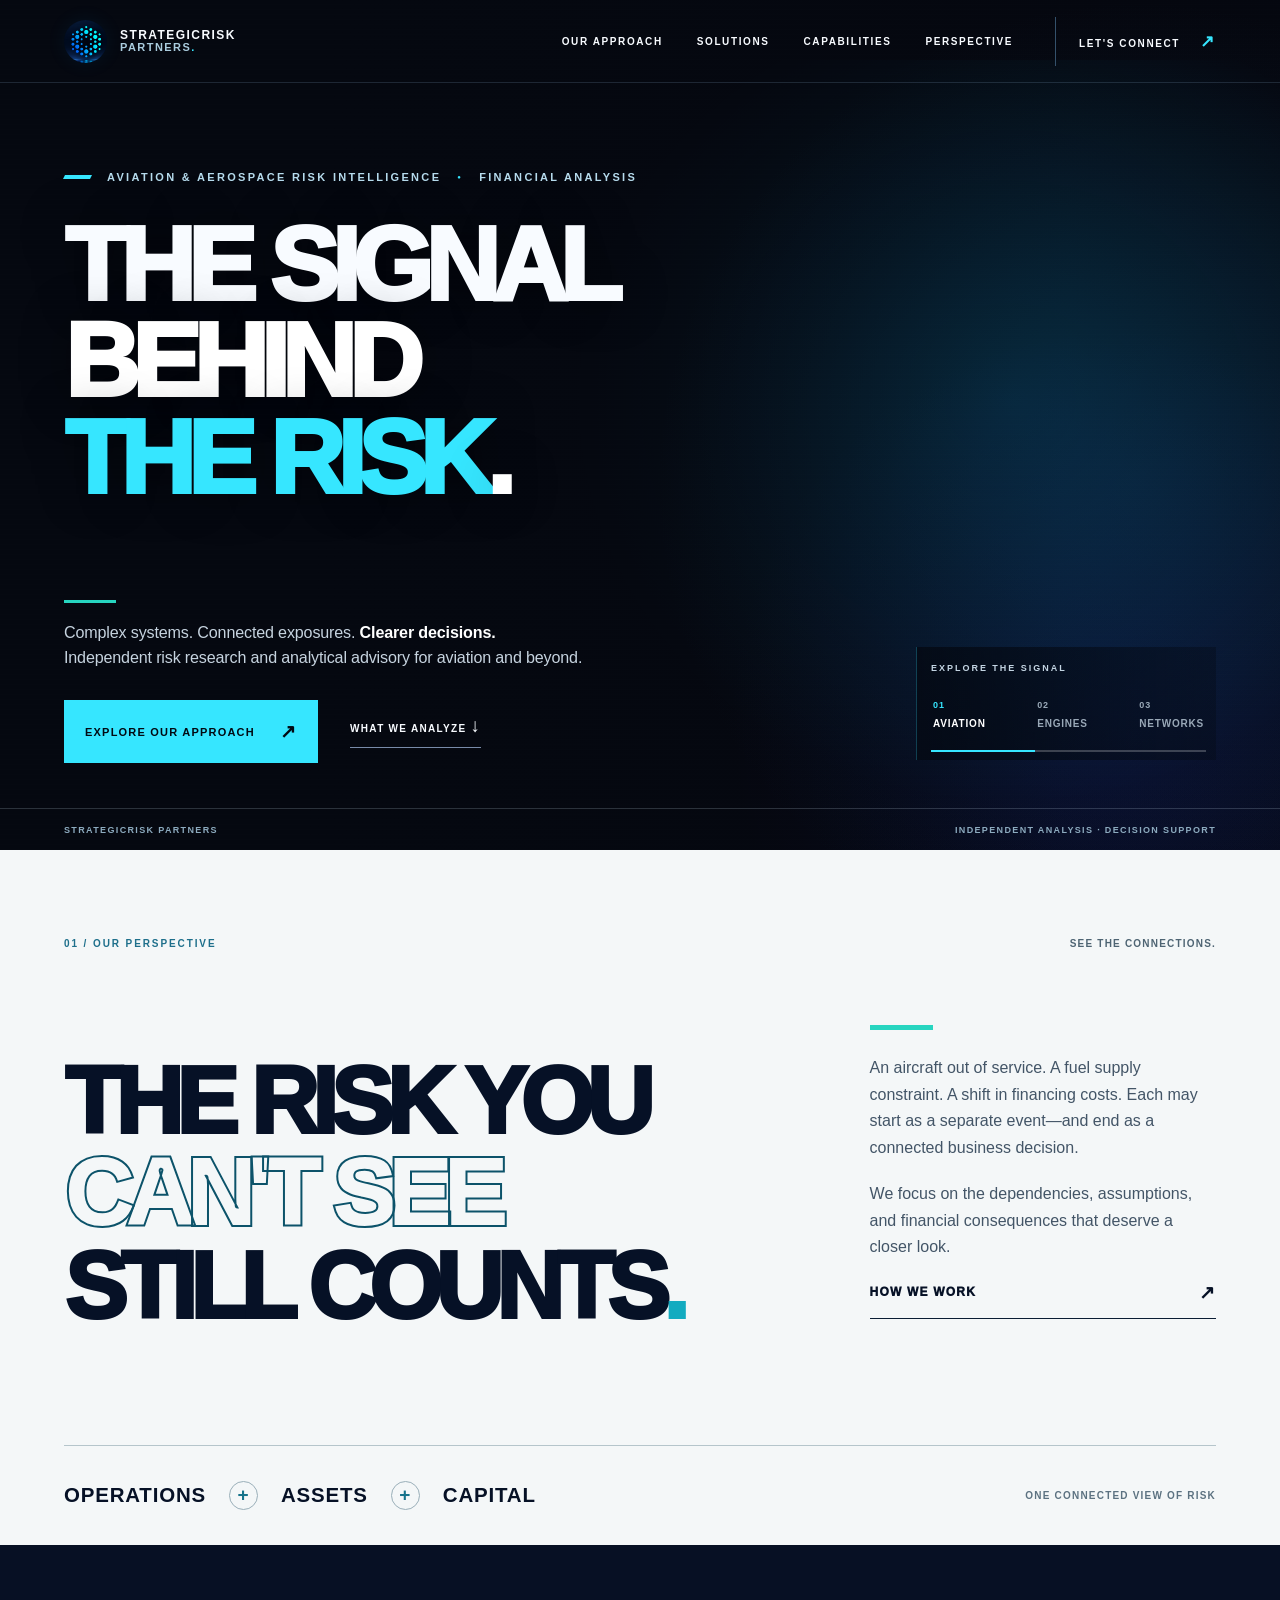
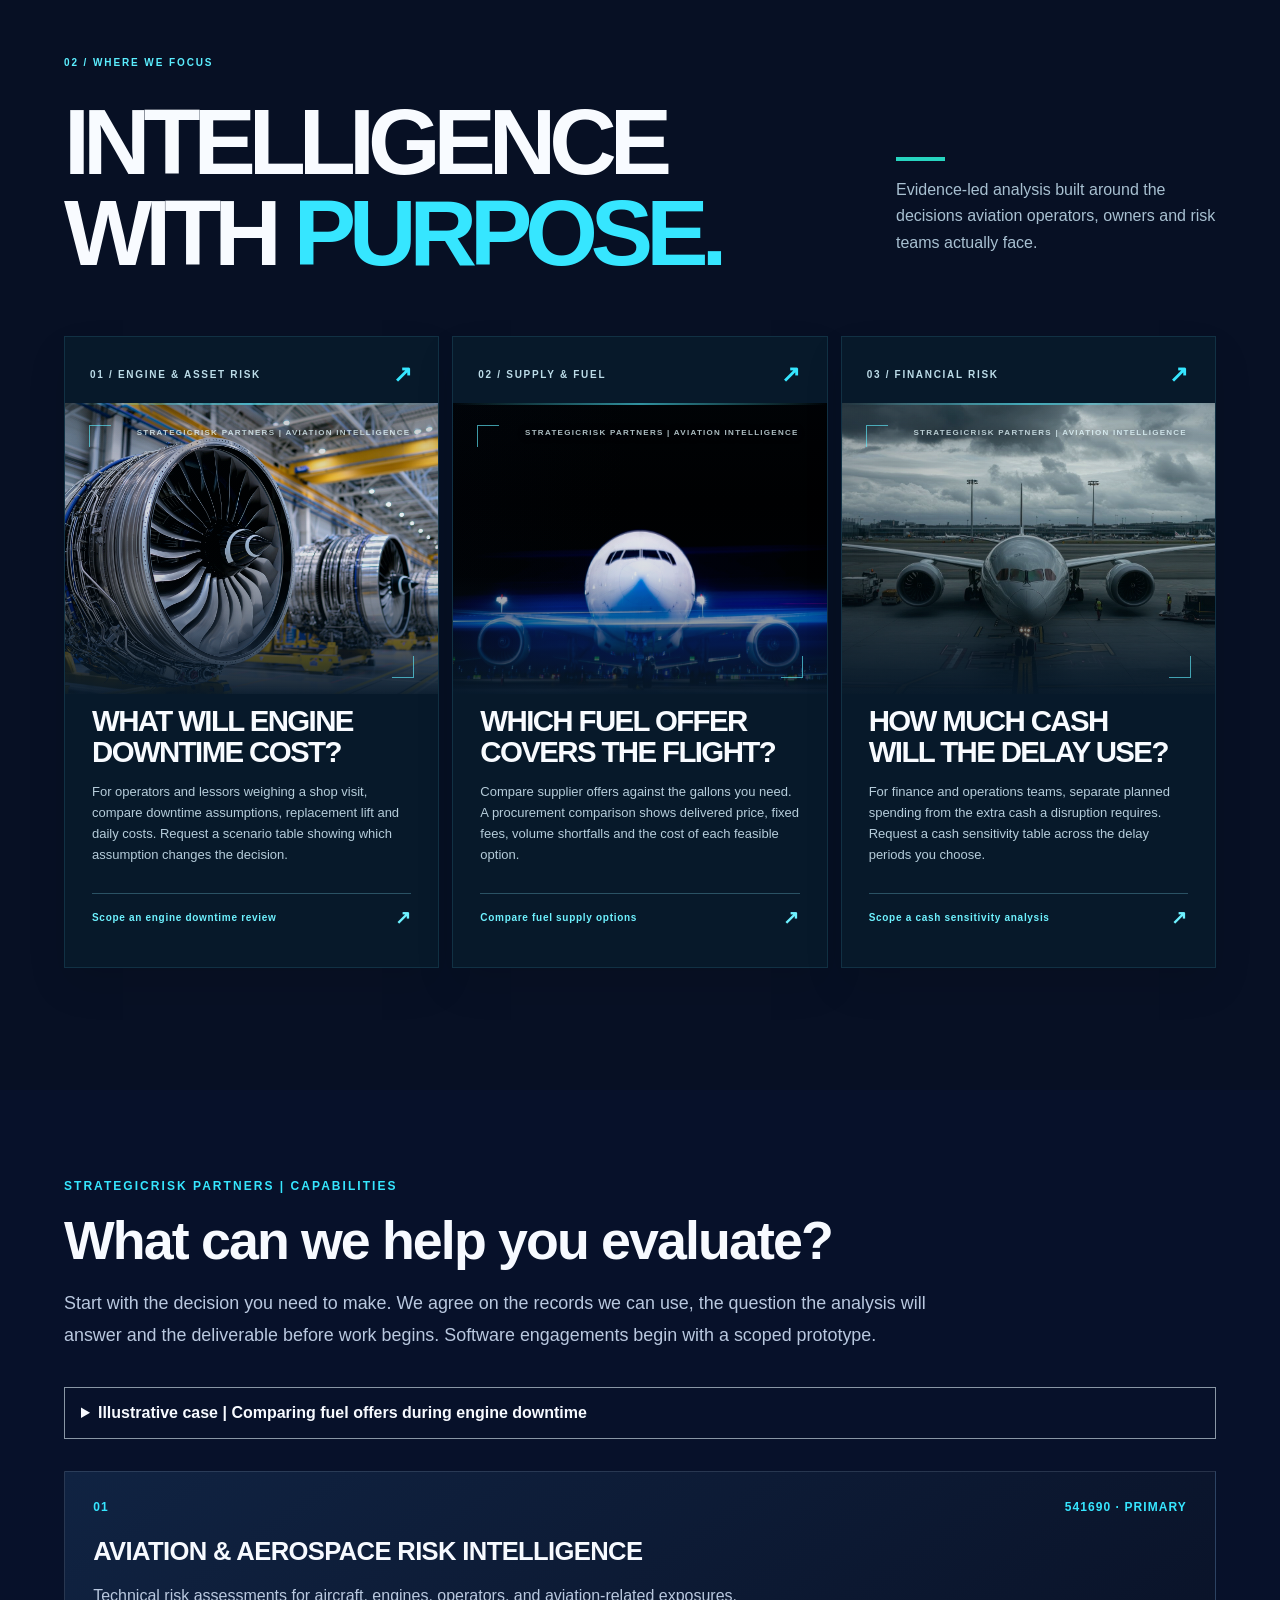
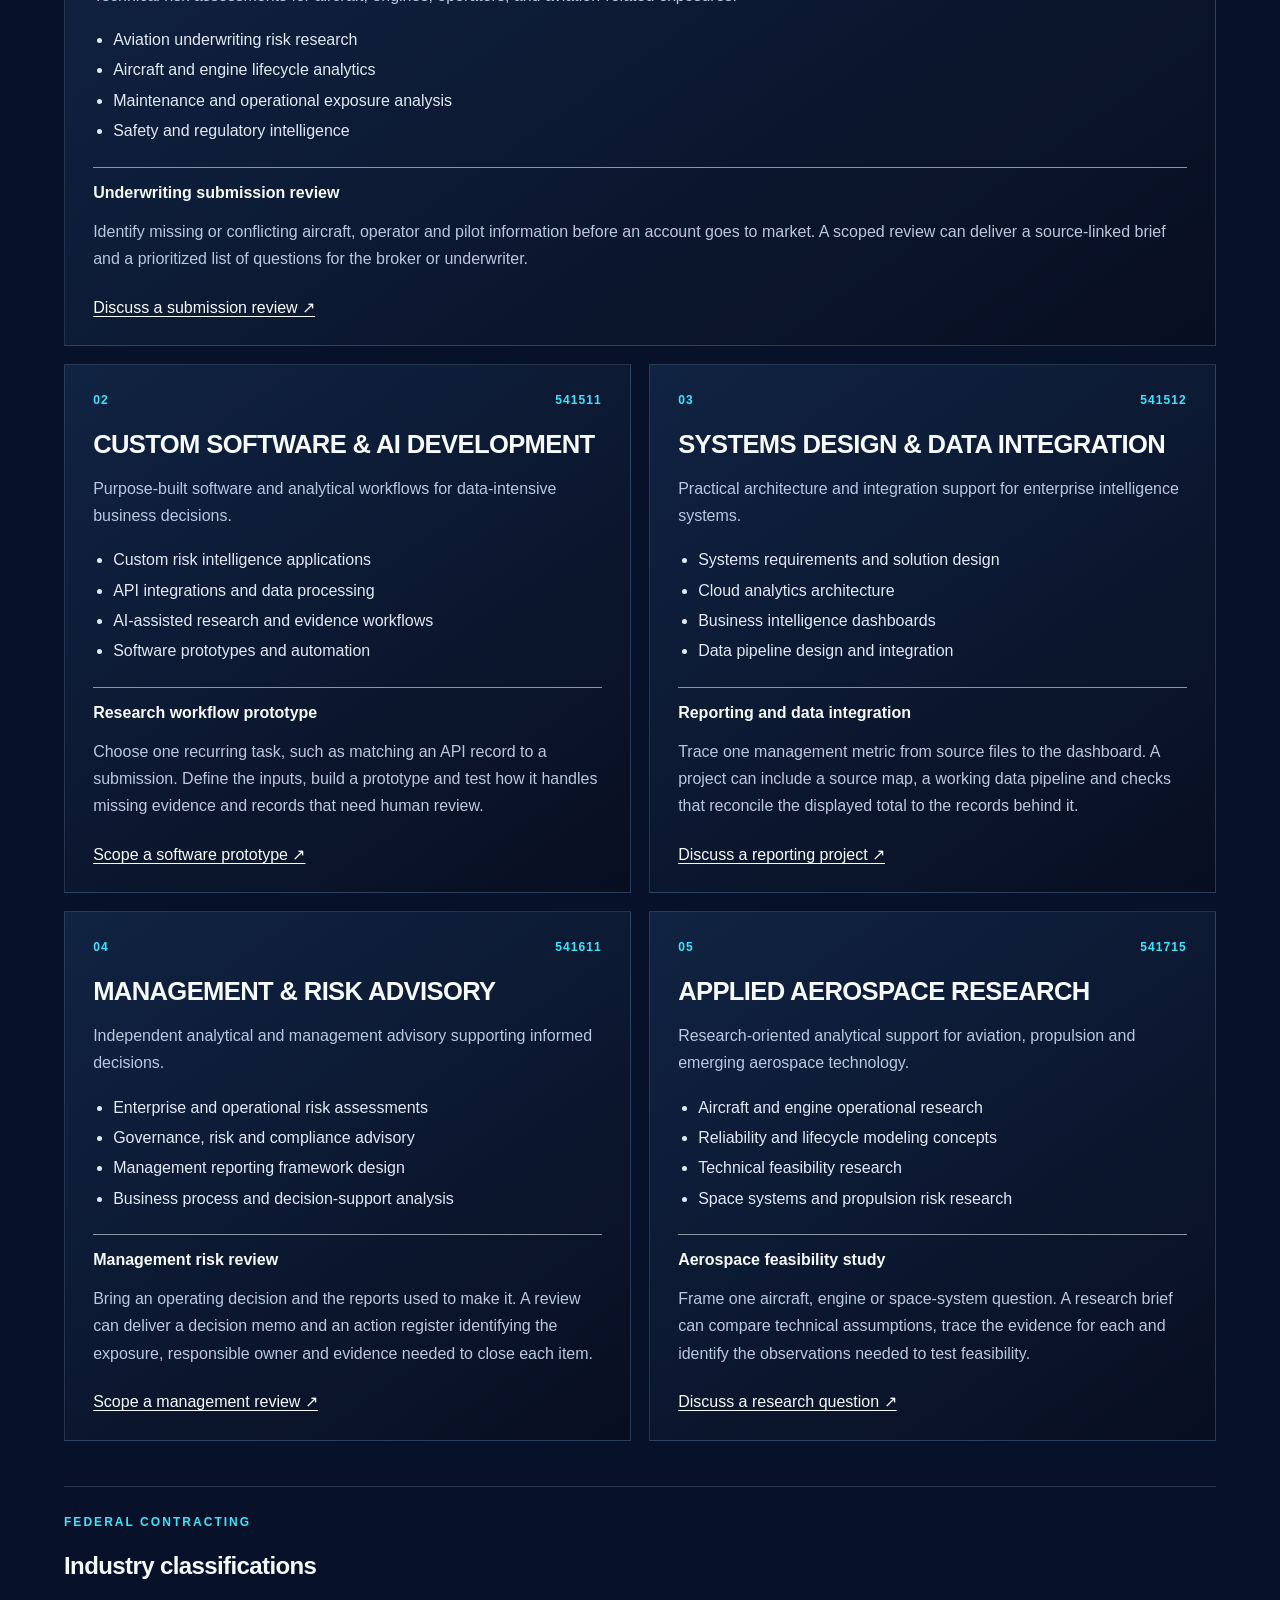
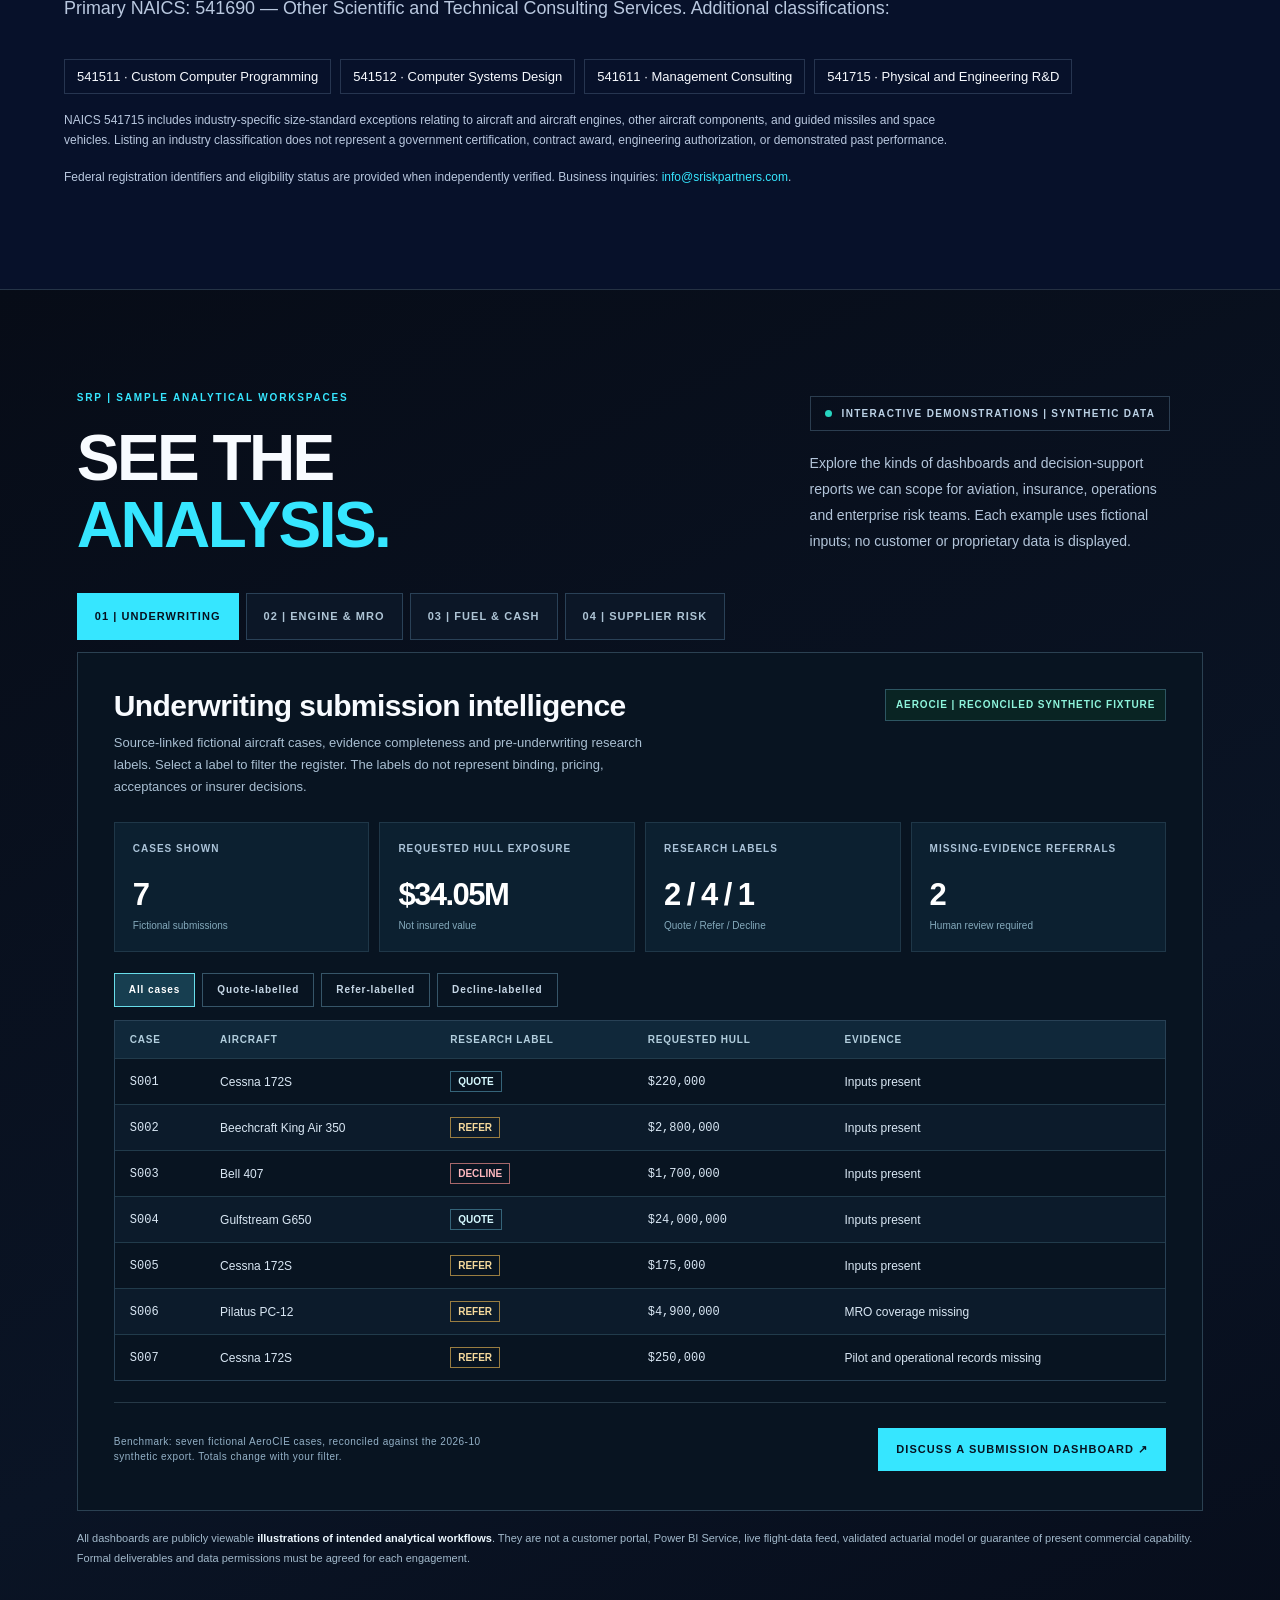
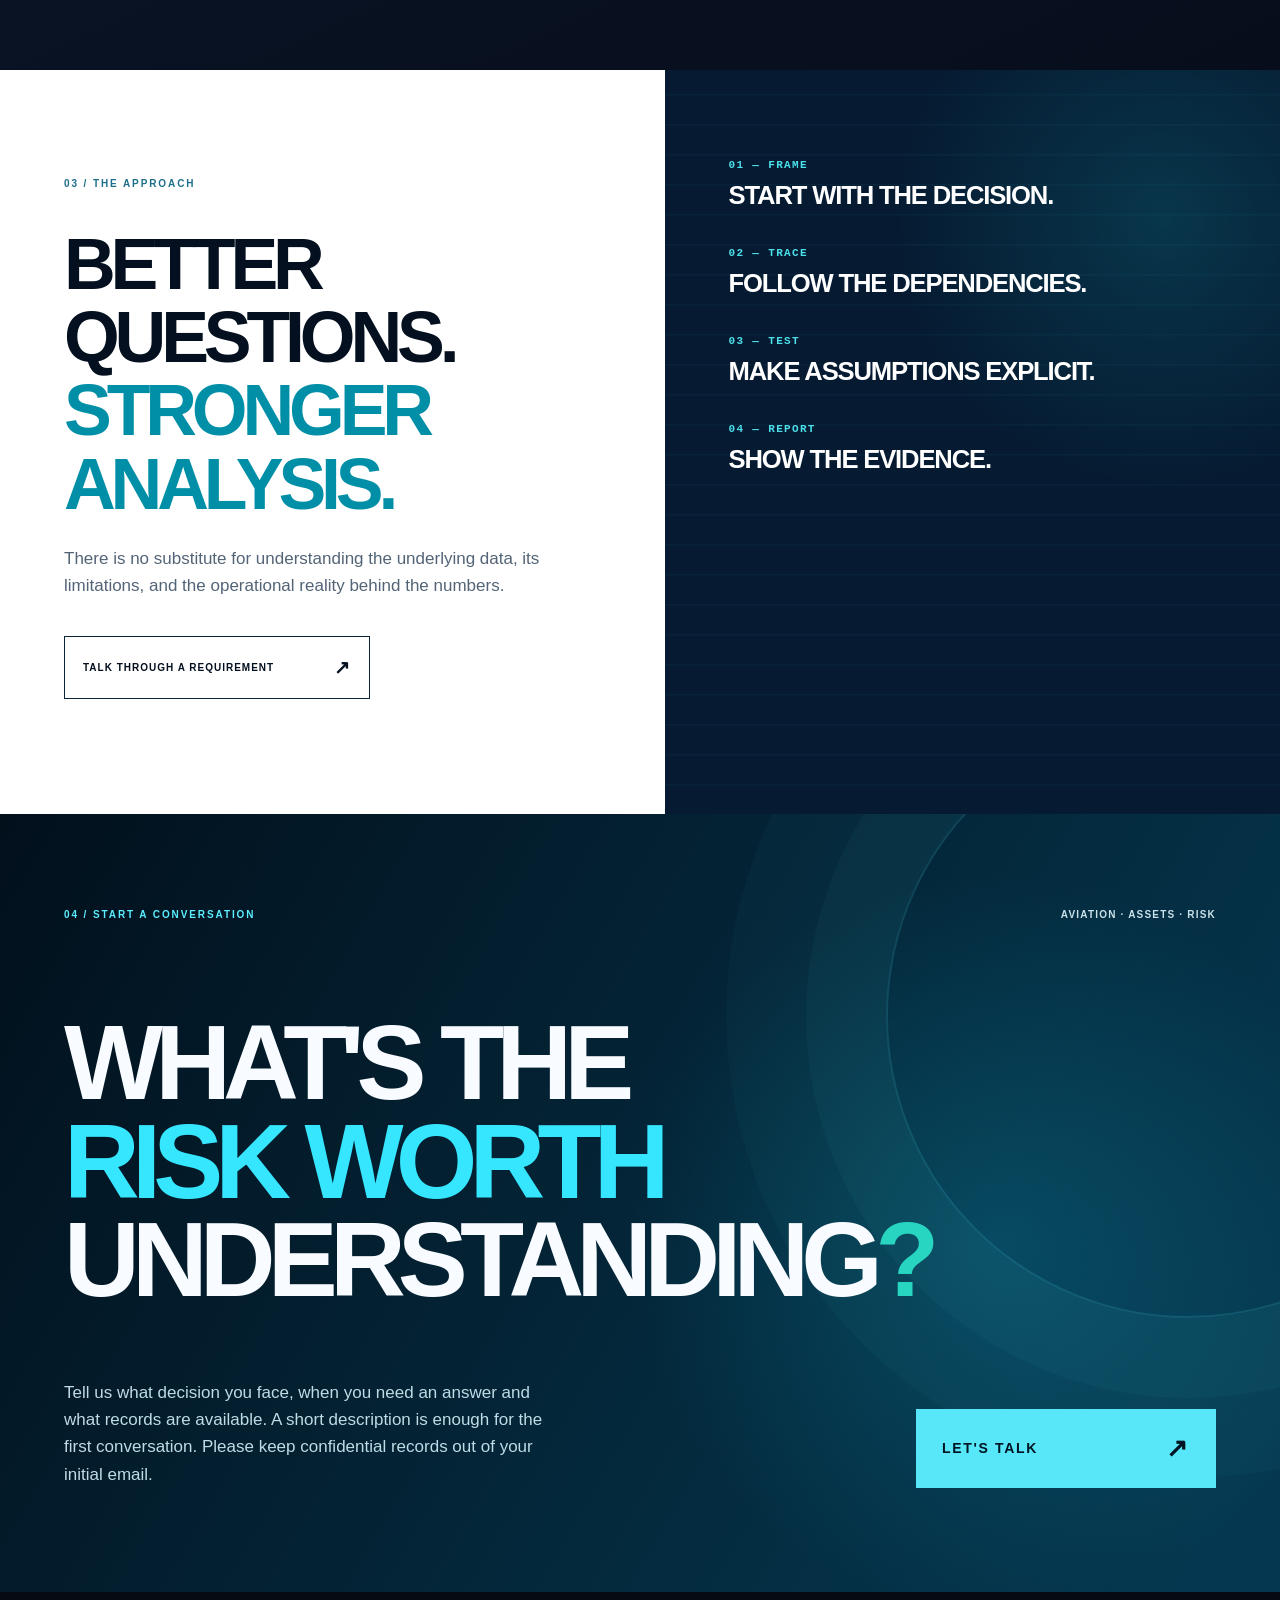
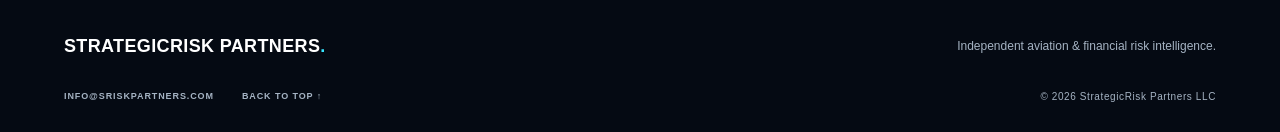
==== website-public/srp-website-preview/index.html @ a4f436da "Stage original SRP branding with additive synthetic sample dashboards" ====
<!doctype html>
<html lang="en">
<head>
  <meta charset="utf-8">
  <meta name="viewport" content="width=device-width, initial-scale=1">
  <meta name="theme-color" content="#060a13">
  <meta name="description" content="StrategicRisk Partners LLC provides aviation risk intelligence, technical consulting, custom software, systems design, management advisory, and aerospace research services.">
  <title>StrategicRisk Partners | The Signal Behind the Risk</title>
  <link rel="canonical" href="https://www.sriskpartners.com/">
  <meta property="og:type" content="website">
  <meta property="og:title" content="StrategicRisk Partners | Aviation Risk Intelligence & Technical Consulting">
  <meta property="og:description" content="Aviation and aerospace risk intelligence, software engineering, systems integration, management consulting, and applied research.">
  <meta property="og:url" content="https://www.sriskpartners.com/">
  <style>
:root{--bg:#050811;--white:#f8fbff;--navy:#07112a;--cyan:#36e6ff;--teal:#27d5c0;--blue:#4377ff;--muted:#aabbd0;--font:'Montserrat','Arial','Helvetica Neue',sans-serif}*{box-sizing:border-box}html{scroll-behavior:smooth;scroll-padding-top:72px}body{margin:0;background:var(--bg);color:var(--white);font-family:var(--font);-webkit-font-smoothing:antialiased}button,a{font:inherit}a{color:inherit;text-decoration:none}button{cursor:pointer}a:focus-visible,button:focus-visible{outline:3px solid var(--cyan);outline-offset:4px}.skip{position:absolute;top:-50px;left:15px;z-index:30;padding:10px;background:#fff;color:#000}.skip:focus{top:12px}.site-header{height:83px;position:absolute;top:0;left:0;right:0;z-index:10;display:flex;align-items:center;padding:0 clamp(24px,5vw,84px);gap:42px;border-bottom:1px solid rgba(176,215,255,.15)}.brand{display:flex;align-items:center;gap:13px;flex:0 0 auto}.brand-symbol{display:flex;align-items:center;width:32px;height:33px;position:relative}.brand-symbol span{height:25px;width:5px;display:block;position:absolute;background:var(--cyan);transform:skew(-24deg)}.brand-symbol span:nth-child(1){left:0;height:14px;top:15px}.brand-symbol span:nth-child(2){left:12px;height:26px;top:3px}.brand-symbol span:nth-child(3){left:25px;height:15px;top:3px;background:var(--teal)}.brand-text{display:flex;flex-direction:column;line-height:1.05;letter-spacing:.12em;font-size:12px;font-weight:900}.brand-text b{font-size:11px;color:#aaccde}.brand-period{color:var(--cyan)}.desktop-nav{display:flex;align-items:center;margin-left:auto;gap:34px}.desktop-nav a,.nav-contact{font-size:10px;font-weight:900;letter-spacing:.16em;white-space:nowrap}.desktop-nav a:hover{color:var(--cyan)}.nav-contact{padding:14px 0 14px 23px;border-left:1px solid #34516b}.nav-contact span{padding-left:16px;color:var(--cyan);font-size:17px}.menu-toggle,.mobile-nav{display:none}.hero{position:relative;min-height:795px;height:min(850px,100svh);max-height:1050px;overflow:hidden;background:#05070f}.hero:before{content:"";position:absolute;inset:0;background:radial-gradient(circle at 89% 57%,rgba(15,62,99,.3),transparent 39%),linear-gradient(91deg,#050810 1%,#050810 24%,rgba(5,8,16,.85) 42%,rgba(5,8,16,.18) 83%);z-index:2;pointer-events:none}.hero-glow{position:absolute;right:-14%;top:7%;width:78%;height:100%;background:radial-gradient(ellipse at 55% 40%,rgba(5,171,226,.22),transparent 56%),radial-gradient(ellipse at 66% 78%,rgba(33,43,222,.17),transparent 42%);z-index:0}.hero-art{position:absolute;inset:0;width:100%;height:100%;z-index:1;opacity:.97}.hero-grain{position:absolute;inset:0;z-index:3;opacity:.15;pointer-events:none;background-image:repeating-linear-gradient(0deg,rgba(255,255,255,.036) 0,rgba(255,255,255,.036) 1px,transparent 1px,transparent 5px)}.hero-inner{position:relative;z-index:4;padding:clamp(170px,19vh,210px) clamp(24px,5vw,84px) 0;max-width:1750px;margin:auto;height:100%;display:flex;flex-direction:column}.eyebrow{font-size:11px;font-weight:800;letter-spacing:.21em;color:#b6dbed;display:flex;align-items:center;gap:16px;flex-wrap:wrap}.eyebrow-slash{width:27px;height:4px;background:var(--cyan);display:inline-block;transform:skewX(-27deg)}.eyebrow-dot{font-size:6px;color:var(--cyan)}.hero h1{font-size:clamp(62px,8.1vw,151px);line-height:.93;letter-spacing:-.075em;font-weight:1000;margin:34px 0 40px;text-transform:uppercase;max-width:1010px;text-shadow:0 0 48px rgba(0,0,0,.4)}.hero h1 .line-two{color:#fff}.hero h1 em{font-style:normal;color:var(--cyan)}.enddot{color:#fff}.hero-bottom{display:flex;justify-content:space-between;gap:32px;margin-top:auto;margin-bottom:87px;align-items:end}.hero-intro{max-width:545px}.tiny-rule{width:52px;height:3px;background:var(--teal);display:block}.hero-intro p{font-size:clamp(15px,1.26vw,18px);font-weight:500;line-height:1.56;color:#c6d3df;letter-spacing:-.01em;margin:17px 0 30px}.hero-intro strong{color:white}.hero-actions{display:flex;align-items:center;gap:32px;flex-wrap:wrap}.btn{display:inline-flex;align-items:center;justify-content:space-between;gap:25px;font-size:11px;font-weight:900;letter-spacing:.11em;padding:20px 21px;min-width:243px;transition:background .22s,color .22s,transform .22s}.btn:hover{transform:translateY(-2px)}.btn-light{background:var(--cyan);color:#020a13}.btn-light:hover{background:#fff}.btn span,.text-link span{font-size:19px;font-weight:600}.text-link{font-size:10px;font-weight:800;letter-spacing:.13em;border-bottom:1px solid #788ba9;padding-bottom:10px;white-space:nowrap}.text-link:hover{color:var(--cyan)}.scene-pagination{width:300px;flex:none;margin-bottom:3px;position:relative;padding:7px 10px 8px 14px;background:linear-gradient(90deg,rgba(4,10,21,.90),rgba(4,10,21,.40));border-left:1px solid rgba(54,230,255,.23)}.scene-pagination p{font-size:9px;letter-spacing:.22em;color:#c3d4e2;font-weight:800;margin-bottom:17px}.scene-buttons{display:flex;justify-content:space-between;gap:8px}.scene-tab{background:transparent;border:none;text-align:left;padding:10px 2px;color:#99a8b7;font-size:10px;letter-spacing:.08em;font-weight:900;transition:color .25s}.scene-tab span{display:block;font-size:9px;letter-spacing:.1em;margin-bottom:8px}.scene-tab.current,.scene-tab:hover{color:#fff}.scene-tab.current span{color:var(--cyan)}.scene-progress{height:2px;width:100%;margin-top:11px;background:rgba(255,255,255,.22)}.scene-progress i{display:block;height:100%;width:0;background:var(--cyan);transition:width .1s linear}.hero-edge{position:absolute;z-index:4;bottom:0;left:0;right:0;height:42px;border-top:1px solid rgba(213,239,255,.18);padding:0 clamp(24px,5vw,84px);display:flex;align-items:center;justify-content:space-between;color:#8dabbf;font-size:9px;letter-spacing:.15em;font-weight:700}.statement{background:#f4f7f8;color:#061126;padding:88px clamp(24px,5vw,84px) 0}.statement-intro,.contact-top{display:flex;align-items:center;justify-content:space-between;gap:20px;font-size:10px;letter-spacing:.12em;font-weight:900}.section-index{font-weight:900;letter-spacing:.19em;font-size:10px;color:#1e6f8b}.statement-intro>span:last-child{color:#4e6473}.statement-grid{display:grid;grid-template-columns:1.55fr .75fr;align-items:end;gap:7vw;margin:76px auto 112px}.statement h2{font-size:clamp(60px,7.35vw,124px);letter-spacing:-.075em;line-height:.98;margin:0;font-weight:1000}.statement h2 i{font-style:normal;color:transparent;-webkit-text-stroke:2px #0c536a}.mint{color:#12abc0}.statement-side{max-width:390px;padding-bottom:14px}.statement-rule{width:63px;height:5px;background:var(--teal);margin-bottom:25px}.statement-side p{font-size:16px;line-height:1.66;font-weight:500;color:#435567;margin:0 0 20px}.underline-link{margin-top:19px;border-bottom:1px solid #0a1d34;padding:0 0 14px;display:flex;justify-content:space-between;align-items:center;font-size:12px;font-weight:950;letter-spacing:.1em}.underline-link span{font-size:19px}.statement-foot{border-top:1px solid #b5c5cb;min-height:100px;display:flex;align-items:center;gap:23px;font-size:clamp(14px,1.6vw,25px);letter-spacing:.04em;font-weight:900}.circle-plus{height:29px;width:29px;border:1px solid #9aafb9;border-radius:50%;display:grid;place-items:center;font-size:19px;color:#16738b}.statement-foot-suffix{margin-left:auto;font-size:10px;font-weight:800;letter-spacing:.12em;color:#5c7281}.solutions{padding:112px clamp(24px,5vw,84px) 122px;background:#071024}.section-heading{display:flex;align-items:end;justify-content:space-between;gap:40px;margin-bottom:57px}.on-dark{color:#5beeff}.section-heading h2{font-size:clamp(56px,7.3vw,112px);letter-spacing:-.075em;line-height:.98;margin:28px 0 0}.section-heading h2 em{font-style:normal;color:var(--cyan)}.heading-intro{max-width:320px;padding-bottom:7px}.top-divider{width:49px;height:4px;background:var(--teal);display:block}.heading-intro p{font-size:16px;line-height:1.65;color:#a8c0d1}.solution-grid{display:grid;grid-template-columns:repeat(3,minmax(0,1fr));gap:13px}.solution-card{position:relative;min-height:610px;overflow:hidden;background:#08273d;isolation:isolate;display:flex;flex-direction:column;padding:25px 26px 30px;transition:transform .25s}.solution-card:hover{transform:translateY(-7px)}.solution-backdrop{position:absolute;inset:0;z-index:-1;background:radial-gradient(circle at 50% 34%,rgba(56,231,245,.18),transparent 52%),linear-gradient(140deg,#0c2b42,#06111d 73%)}.card-fuel .solution-backdrop{background:radial-gradient(circle at 51% 38%,rgba(60,111,250,.32),transparent 60%),linear-gradient(145deg,#10264f,#060b18 79%)}.card-finance .solution-backdrop{background:radial-gradient(circle at 50% 32%,rgba(52,220,210,.17),transparent 63%),linear-gradient(140deg,#06393a,#071523 76%)}.card-top{position:relative;display:flex;justify-content:space-between;align-items:center;font-size:10px;letter-spacing:.17em;font-weight:900;color:#bcdce8;z-index:2}.arrow-mark{font-size:23px;color:var(--cyan)}.card-visual{position:relative;height:300px;flex:none;overflow:hidden}.engine-graphic{display:grid;place-items:center}.engine-ring{position:absolute;border-radius:50%;border:2px solid rgba(99,238,255,.6);box-shadow:0 0 37px rgba(49,230,255,.13),inset 0 0 32px rgba(42,203,244,.08)}.ring-outer{width:252px;height:252px;border-width:7px;border-color:#77e7f4 #1a7793 #44b0c3 #86faff;transform:rotate(19deg);box-shadow:0 0 35px rgba(50,227,255,.24),inset 0 0 20px rgba(64,191,232,.15)}.ring-mid{width:217px;height:217px;border:2px solid rgba(98,231,242,.56)}.ring-inner{width:70px;height:70px;background:#021722;border:6px solid #6be6f6;z-index:1}.engine-spokes{width:209px;height:209px;border-radius:50%;position:absolute;background:repeating-conic-gradient(from 6deg,transparent 0deg,rgba(103,237,250,.75) 4deg,rgba(15,109,136,.52) 11deg,transparent 15deg,transparent 22.5deg);-webkit-mask-image:radial-gradient(circle,transparent 0 33px,#000 34px 100px,transparent 103px);mask-image:radial-gradient(circle,transparent 0 33px,#000 34px 100px,transparent 103px);animation:engine-spin 14s linear infinite}.engine-core{position:absolute;border-radius:50%;width:20px;height:20px;background:#7aedf4;z-index:2;box-shadow:0 0 17px var(--cyan)}@keyframes engine-spin{to{transform:rotate(360deg)}}.network-graphic svg,.finance-graphic svg{width:100%;height:100%}.network-graphic .track{stroke-dasharray:17 7;animation:network-pulse 20s linear infinite}@keyframes network-pulse{to{stroke-dashoffset:-400}}.finance-grid{position:absolute;inset:12% 0 10%;opacity:.26;background:linear-gradient(to right,#539ca5 1px,transparent 1px),linear-gradient(to bottom,#539ca5 1px,transparent 1px);background-size:43px 43px;mask-image:linear-gradient(90deg,transparent,#000 15% 85%,transparent)}.finance-code{position:absolute;left:13px;bottom:19px;color:#7be8ec;font:700 9px monospace;letter-spacing:.14em}.card-bottom{margin-top:auto;position:relative;z-index:2}.card-bottom h3{font-size:clamp(23px,2.3vw,37px);letter-spacing:-.055em;line-height:1.06;margin:0 0 15px}.card-bottom p{font-size:13px;line-height:1.6;color:#b5ccda;margin:0 0 27px}.card-bottom a{padding:12px 0 7px;border-top:1px solid rgba(124,216,235,.3);display:flex;align-items:center;justify-content:space-between;color:#6ef2ff;font-size:10px;font-weight:900;letter-spacing:.07em}.card-bottom a span{font-size:19px}.perspective{background:#fff;color:#04101f}.perspective-grid{display:grid;grid-template-columns:1.08fr 1fr}.perspective-left{padding:103px clamp(24px,5vw,84px) 115px}.perspective h2{font-size:clamp(48px,5.6vw,86px);letter-spacing:-.072em;line-height:1.02;margin:37px 0 24px}.perspective h2 span{color:#008fa6}.perspective-left>p{font-size:17px;line-height:1.6;color:#536477;max-width:500px;margin-bottom:37px}.outline-btn{display:inline-flex;align-items:center;justify-content:space-between;gap:60px;border:1px solid #0b2539;padding:19px 18px;font-size:10px;font-weight:900;letter-spacing:.1em;transition:background .2s,color .2s}.outline-btn:hover{background:#0b2539;color:white}.outline-btn span{font-size:19px}.perspective-right{background:#061b32;padding:89px clamp(30px,5vw,90px);position:relative;overflow:hidden}.data-texture{position:absolute;inset:0;background:radial-gradient(circle at 81% 20%,rgba(23,222,230,.2),transparent 35%),repeating-linear-gradient(0deg,transparent 0 28px,rgba(36,162,176,.09) 29px 30px);opacity:.7}.perspective-quote{position:relative;display:flex;flex-direction:column;gap:0}.perspective-quote span{font:700 11px monospace;letter-spacing:.12em;color:#4be1ec;margin-bottom:10px}.perspective-quote b{font-size:clamp(18px,2vw,30px);letter-spacing:-.045em;color:#fff;margin-bottom:37px}.perspective-quote b:last-child{margin-bottom:0}.contact{padding:95px clamp(24px,5vw,84px) 104px;background:radial-gradient(circle at 78% 55%,rgba(15,150,178,.27),transparent 34%),linear-gradient(120deg,#02101c,#053850 94%);position:relative;overflow:hidden}.contact:before{content:"";width:600px;height:600px;border-radius:50%;border:2px solid rgba(88,229,247,.15);position:absolute;right:-210px;top:-100px;box-shadow:0 0 0 80px rgba(88,229,247,.03),0 0 0 160px rgba(88,229,247,.025)}.contact-top{position:relative;color:#c9e1ea}.contact h2{position:relative;font-size:clamp(57px,8.2vw,138px);line-height:.94;letter-spacing:-.075em;margin:94px 0 69px}.contact h2 em{font-style:normal;color:var(--cyan)}.contact h2>span{color:var(--teal)}.contact-bottom{display:flex;justify-content:space-between;align-items:end;gap:30px;position:relative}.contact-bottom p{font-size:17px;line-height:1.6;color:#bfdbe5;max-width:500px;margin:0}.contact-cta{background:#58e7f8;color:#001523;min-width:300px;padding:24px 26px;display:flex;align-items:center;justify-content:space-between;font-size:14px;font-weight:900;letter-spacing:.12em}.contact-cta:hover{background:white}.contact-cta span{font-size:26px}.footer{padding:44px clamp(24px,5vw,84px) 30px;background:#050a13;display:grid;grid-template-columns:1fr 1fr;gap:14px;color:#a5b3c3;font-size:12px}.footer-brand{font-size:18px;font-weight:900;letter-spacing:.02em;color:#fff}.footer-brand strong{font-weight:900}.footer-brand span{color:var(--cyan)}.footer p{margin:3px 0 0;text-align:right}.footer-links{display:flex;align-items:center;gap:28px;font-size:9px;font-weight:900;letter-spacing:.1em;margin-top:20px}.footer-links a:hover{color:var(--cyan)}.footer small{text-align:right;margin-top:20px;letter-spacing:.06em}.reveal{opacity:1;transform:none}.reveal.visible{animation:srp-enter .7s cubic-bezier(.2,.65,.2,1) both}@keyframes srp-enter{from{opacity:.66;transform:translateY(18px)}to{opacity:1;transform:translateY(0)}}@media(max-width:1190px){.desktop-nav{gap:17px}.hero h1{font-size:clamp(68px,9vw,116px)}.hero:before{background:linear-gradient(90deg,#050811 3%,rgba(5,8,16,.94) 36%,rgba(5,8,16,.16) 95%)}.statement-foot-suffix{display:none}.solution-card{padding:19px;min-height:590px}.card-bottom h3{font-size:27px}}@media(max-width:900px){.desktop-nav,.nav-contact{display:none}.menu-toggle{display:flex;margin-left:auto;flex-direction:column;gap:5px;padding:12px;border:0;background:transparent}.menu-toggle span{width:25px;height:2px;background:white;display:block}.mobile-nav{position:absolute;display:flex;top:82px;left:0;right:0;flex-direction:column;background:#0b162b;border-bottom:1px solid #285a6d;padding:18px 25px;gap:0}.mobile-nav[hidden]{display:none}.mobile-nav a{font-size:15px;font-weight:800;padding:15px 0;border-bottom:1px solid #244352}.hero-inner{padding-top:180px}.hero{min-height:750px;height:auto}.hero h1{font-size:clamp(68px,11vw,105px);max-width:740px}.scene-pagination{width:240px}.statement-grid{grid-template-columns:1fr;gap:40px;margin:55px 0 75px}.statement-side{max-width:640px}.statement h2{font-size:clamp(68px,10vw,111px)}.solution-grid{grid-template-columns:1fr;gap:18px}.solution-card{min-height:550px}.card-visual{height:265px}.card-bottom{max-width:600px}.card-bottom h3{font-size:39px}.section-heading h2{font-size:clamp(65px,9vw,90px)}.perspective-grid{grid-template-columns:1fr}.perspective-right{padding:65px 6vw}.perspective-quote{display:grid;grid-template-columns:150px 1fr;align-items:baseline;gap:12px}.perspective-quote b{margin-bottom:19px}}@media(max-width:650px){.site-header{height:70px;padding:0 21px}.brand-text{font-size:10px}.brand-text b{font-size:9px}.brand-symbol{transform:scale(.83);margin-right:-5px}.mobile-nav{top:69px}.hero{height:auto;min-height:780px}.hero-inner{padding:164px 22px 75px}.hero h1{font-size:clamp(55px,13.2vw,80px);letter-spacing:-.067em;line-height:.98;margin:30px 0 34px}.eyebrow{font-size:9px;letter-spacing:.13em;gap:9px}.hero:before{background:linear-gradient(90deg,#050811 0%,rgba(5,8,16,.87) 46%,rgba(5,8,16,.23) 100%),linear-gradient(0deg,#050811 0%,transparent 55%)}.hero-art{opacity:.78}.hero-bottom{flex-direction:column;align-items:start;gap:35px;margin-bottom:50px}.hero-intro p{font-size:15px;line-height:1.58;max-width:450px}.hero-actions{gap:20px}.btn{min-width:245px;padding:19px}.scene-pagination{width:100%}.scene-pagination p{display:none}.scene-tab{font-size:10px}.hero-edge{height:35px;padding:0 22px;font-size:7px}.hero-edge span:last-child{display:none}.statement{padding:64px 22px 0}.statement-intro>span:last-child{display:none}.statement h2{font-size:clamp(58px,12.5vw,90px)}.statement-grid{margin:48px 0 56px}.statement-side p{font-size:15px}.statement-foot{gap:9px;justify-content:space-between;min-height:82px;font-size:12px}.circle-plus{width:24px;height:24px;font-size:16px}.solutions{padding:78px 22px 86px}.section-heading{display:block;margin-bottom:38px}.section-heading h2{font-size:clamp(56px,11.8vw,80px)}.heading-intro{margin-top:25px}.solution-card{min-height:562px}.card-visual{height:260px}.card-bottom h3{font-size:31px}.card-bottom p{font-size:13px}.perspective-left{padding:83px 22px}.perspective h2{font-size:clamp(50px,10.6vw,74px)}.perspective-left>p{font-size:16px}.perspective-right{padding:54px 25px}.perspective-quote{grid-template-columns:1fr;gap:3px}.perspective-quote b{font-size:23px;margin-bottom:30px}.contact{padding:72px 22px}.contact-top>span:last-child{display:none}.contact h2{font-size:clamp(55px,12.4vw,90px);margin:80px 0 47px}.contact-bottom{flex-direction:column;align-items:start;gap:30px}.contact-bottom p{font-size:16px}.contact-cta{width:100%;min-width:0}.footer{grid-template-columns:1fr;padding:33px 22px;gap:12px}.footer p,.footer small{text-align:left}.footer-links{justify-content:space-between;gap:10px;flex-wrap:wrap;margin-top:12px}}@media(prefers-reduced-motion:reduce){html{scroll-behavior:auto}*,*:before,*:after{animation-duration:.01ms!important;transition-duration:.01ms!important}.reveal{opacity:1;transform:none}}


/* SRP branded visual treatment: original identity and three licensed Adobe Stock images. */
.brand-mark{width:43px;height:43px;display:block;flex:0 0 43px;object-fit:cover;border-radius:50%;background:#07132b;box-shadow:0 0 20px rgba(25,156,231,.08)}
.solution-card{background:#07192a;border:1px solid rgba(83,207,237,.13);padding:0;min-height:624px;box-shadow:0 18px 38px rgba(0,0,0,.09);transition:transform .28s ease,border-color .28s ease,box-shadow .28s ease}
.solution-card:hover{border-color:rgba(62,230,252,.55);box-shadow:0 22px 44px rgba(0,0,0,.23)}
.solution-card .solution-backdrop{display:none}
.solution-card .card-top{padding:24px 25px 15px;min-height:60px;background:#07192a}
.solution-card .card-visual{height:298px;width:100%;flex:0 0 298px;overflow:hidden;background:#07192a;isolation:isolate;position:relative}
.solution-card .editorial-media .solution-photo{position:absolute;inset:0;width:100%;height:100%;object-fit:cover;object-position:center center;display:block;opacity:.93;filter:saturate(.93) contrast(1.08);transition:transform .8s cubic-bezier(.15,.6,.2,1),filter .8s}
.solution-card:hover .solution-photo{transform:scale(1.055);filter:saturate(1.04) contrast(1.08)}
.card-engine .editorial-media .solution-photo{object-position:center 44%}
.card-fuel .editorial-media .solution-photo{object-position:center 52%}
.card-finance .editorial-media .solution-photo{object-position:center 58%}
.editorial-media::before{content:"";position:absolute;inset:0;z-index:1;background:linear-gradient(180deg,rgba(2,12,24,.16) 0,transparent 33%,rgba(3,15,27,.07) 58%,#07192a 100%),linear-gradient(94deg,rgba(3,10,25,.18),transparent 45%);pointer-events:none}
.editorial-media::after{content:"";position:absolute;left:0;right:0;top:0;height:2px;z-index:2;background:linear-gradient(90deg,transparent,rgba(76,227,246,.64),transparent);pointer-events:none}
.photo-overlay{position:absolute;inset:0;z-index:2;pointer-events:none}
.photo-overlay .corner{position:absolute;width:22px;height:22px;border-style:solid;border-color:rgba(93,233,251,.65)}
.photo-overlay .corner.a{left:24px;top:22px;border-width:1px 0 0 1px}.photo-overlay .corner.b{right:24px;bottom:23px;border-width:0 1px 1px 0}
.photo-axis{position:absolute;right:28px;top:25px;font-size:8px;font-weight:900;letter-spacing:.16em;color:#e5faff;opacity:.75;text-shadow:0 1px 9px #00101d}
.solution-card .card-bottom{position:relative;margin-top:-7px;z-index:3;padding:11px 27px 31px;background:#07192a;flex:1}
@media(max-width:1000px){.solution-card{min-height:610px}.solution-card .card-visual{height:270px;flex-basis:270px}.photo-axis{font-size:7px;right:14px}.solution-card .card-top{padding:20px 19px 12px}.solution-card .card-bottom{padding:11px 20px 26px}}
@media(max-width:760px){.brand-mark{width:35px;height:35px;flex-basis:35px}.solution-card .card-visual{height:300px;flex-basis:300px}.solution-card{min-height:0}.solution-card .card-bottom{padding:12px 24px 30px}.photo-axis{right:25px}}
@media(prefers-reduced-motion:reduce){.solution-card .solution-photo{transition:none}.solution-card:hover .solution-photo{transform:none}}


/* SRP FEDERAL CAPABILITIES ADDITION */

.srp-capabilities{--navy:#07112a;--ink:#f7faff;--muted:#b9c8df;--cyan:#36e6ff;--rule:rgba(176,215,255,.18);font-family:Montserrat,Arial,sans-serif;color:var(--ink);background:var(--navy);padding:clamp(52px,7vw,110px) clamp(22px,5vw,80px)}
.srp-capabilities *{box-sizing:border-box}
.srp-capabilities .eyebrow{color:var(--cyan);letter-spacing:.17em;font-weight:700;font-size:12px;text-transform:uppercase}
.srp-capabilities h2{font-size:clamp(33px,4.2vw,62px);line-height:1.08;letter-spacing:-.035em;max-width:920px;margin:18px 0}
.srp-capabilities .intro{font-size:clamp(15px,1.4vw,18px);line-height:1.8;color:var(--muted);max-width:900px;margin:0 0 35px}
.srp-capabilities .service-grid{display:grid;grid-template-columns:repeat(2,minmax(0,1fr));gap:18px}
.srp-capabilities article{border:1px solid var(--rule);padding:clamp(21px,2.2vw,35px);background:linear-gradient(145deg,#102342,#080e21);min-height:285px}
.srp-capabilities article:first-child{grid-column:span 2}
.srp-capabilities .meta{font-weight:700;color:var(--cyan);font-size:12px;letter-spacing:.09em;display:flex;justify-content:space-between;gap:12px}
.srp-capabilities h3{font-size:clamp(18px,2vw,27px);letter-spacing:-.025em;margin:23px 0 12px}
.srp-capabilities article p{color:var(--muted);line-height:1.7}
.srp-capabilities ul{padding-left:20px;line-height:1.9;color:#e1e9f6}
.srp-capabilities .federal{border-top:1px solid var(--rule);margin-top:45px;padding-top:28px}
.srp-capabilities .federal h3{font-size:24px}
.srp-capabilities .codes{display:flex;flex-wrap:wrap;gap:9px}
.srp-capabilities .codes span{border:1px solid var(--rule);padding:9px 12px;font-size:13px}
.srp-capabilities .note{font-size:12px;line-height:1.7;color:var(--muted);margin-top:16px;max-width:900px}
.srp-capabilities a{color:var(--cyan)}
@media(max-width:760px){.srp-capabilities .service-grid{grid-template-columns:1fr}.srp-capabilities article:first-child{grid-column:span 1}}

</style>

<style>.srp-capabilities .scope-offer{margin-top:1.25rem;border-top:1px solid #8997a5;padding-top:1rem}.scope-offer h4{font-size:1rem;margin:0 0 .5rem}.scope-offer a{display:inline-block;margin-top:.6rem;color:inherit;text-decoration:underline;text-underline-offset:.2em}.worked-example{margin:1.25rem 0 2rem;padding:1rem;border:1px solid #8997a5}.worked-example summary{cursor:pointer;font-weight:700}.worked-example p{max-width:75ch;line-height:1.55}</style><style id="srp-sample-style">
/* SRP customer-facing SAMPLE DASHBOARDS: additive styles only; existing brand tokens remain authoritative. */
.srp-demos{background:linear-gradient(155deg,#070c17 0%,#0a1425 62%,#070d1b 100%);color:var(--white,#f8fbff);padding:clamp(64px,8vw,116px) clamp(22px,6vw,104px);border-top:1px solid rgba(166,204,230,.18);font-family:inherit;position:relative;isolation:isolate}
.srp-demos,.srp-demos *{box-sizing:border-box}
.srp-demos .sd-wrap{max-width:1350px;margin:auto}
.srp-demos .sd-top{display:grid;grid-template-columns:minmax(0,1fr) minmax(250px,.56fr);align-items:end;gap:30px;margin-bottom:35px}
.srp-demos .sd-overline{margin:0 0 22px;font-size:10px;font-weight:800;letter-spacing:.18em;color:var(--cyan,#36e6ff);text-transform:uppercase}
.srp-demos h2{font-size:clamp(32px,5vw,65px);line-height:1.04;letter-spacing:-.04em;font-weight:800;margin:0;text-transform:uppercase;color:inherit}
.srp-demos h2 em{font-style:normal;color:var(--cyan,#36e6ff)}
.srp-demos .sd-topcopy{font-size:14px;line-height:1.85;color:#b3c5da;margin:0 0 3px;max-width:48ch}
.srp-demos .sd-strip{font-size:10px;letter-spacing:.13em;font-weight:800;text-transform:uppercase;color:#bbd1e5;border:1px solid rgba(137,184,219,.27);display:inline-flex;align-items:center;gap:10px;padding:11px 14px;margin:0 0 20px}
.srp-demos .sd-dot{height:7px;width:7px;display:inline-block;border-radius:50%;background:var(--teal,#27d5c0)}
.srp-demos .sd-tabs{display:flex;flex-wrap:wrap;gap:7px;margin:0 0 12px}
.srp-demos .sd-tab{border:1px solid #2a4157;background:#0c1727;color:#aec4d5;padding:15px 17px;font-weight:800;font-size:11px;line-height:1.35;font-family:inherit;letter-spacing:.095em;text-align:left;cursor:pointer;transition:background .15s,color .15s,border-color .15s}
.srp-demos .sd-tab:hover{border-color:var(--cyan,#36e6ff);color:#fff}
.srp-demos .sd-tab[aria-selected=true]{background:var(--cyan,#36e6ff);border-color:var(--cyan,#36e6ff);color:#06111f}
.srp-demos .sd-tab:focus-visible,.srp-demos button:focus-visible,.srp-demos input:focus-visible,.srp-demos select:focus-visible,.srp-demos a:focus-visible{outline:2px solid #f8fbff;outline-offset:3px}
.srp-demos .sd-panel{background:#081421;border:1px solid rgba(136,183,213,.27);padding:clamp(18px,3vw,36px);min-width:0}
.srp-demos .sd-panel[hidden]{display:none!important}
.srp-demos .sd-panelhead{display:flex;align-items:flex-start;justify-content:space-between;gap:20px;margin-bottom:24px}
.srp-demos .sd-panelhead h3{font-weight:800;font-size:clamp(18px,2.4vw,30px);margin:0 0 9px;letter-spacing:-.02em;color:#f8fbff}
.srp-demos .sd-panelhead p{font-size:13px;color:#a9bfd2;line-height:1.7;margin:0;max-width:78ch}
.srp-demos .sd-provenance{border:1px solid #2d5662;color:#8ef4dc;background:#092423;padding:8px 10px;font-weight:800;font-size:10px;line-height:1.4;font-family:inherit;letter-spacing:.09em;flex-shrink:0;text-transform:uppercase}
.srp-demos .sd-stats{display:grid;grid-template-columns:repeat(4,minmax(0,1fr));gap:10px;margin:20px 0}
.srp-demos .sd-stat{background:#0c2030;border:1px solid rgba(149,187,216,.14);padding:18px;min-width:0}
.srp-demos .sd-stat span{display:block;color:#acc4d9;font-size:10px;text-transform:uppercase;letter-spacing:.1em;font-weight:700;line-height:1.5;min-height:28px}
.srp-demos .sd-stat strong{display:block;margin-top:7px;font-size:clamp(20px,2.7vw,31px);letter-spacing:-.05em;line-height:1.2;color:#fff;overflow-wrap:anywhere}
.srp-demos .sd-stat small{display:block;color:#85aabc;font-size:10px;line-height:1.5;margin-top:5px}
.srp-demos .sd-actions{display:flex;flex-wrap:wrap;gap:7px;margin:21px 0 13px}
.srp-demos .sd-filter{border:1px solid #365568;background:transparent;color:#c6d7e6;padding:9px 14px;cursor:pointer;font-weight:800;font-size:10px;line-height:1.4;font-family:inherit;letter-spacing:.09em}
.srp-demos .sd-filter[aria-pressed=true]{background:#173e50;border-color:#68ddea;color:#fff}
.srp-demos .sd-tablewrap{overflow-x:auto;border:1px solid #284155}
.srp-demos .sd-table{width:100%;border-collapse:collapse;min-width:540px;font-size:12px}
.srp-demos .sd-table th{padding:13px 15px;text-align:left;background:#10283a;color:#b2cedd;text-transform:uppercase;font-size:10px;letter-spacing:.08em}
.srp-demos .sd-table td{padding:12px 15px;border-top:1px solid #213b4b;color:#d9e7f4}
.srp-demos .sd-table tbody tr:nth-child(even){background:#0c1b2b}
.srp-demos .sd-table td[data-mono]{font-variant-numeric:tabular-nums;font-family:ui-monospace,SFMono-Regular,Consolas,monospace}
.srp-demos .sd-pill{display:inline-block;border:1px solid #356479;color:#d6f9ff;padding:4px 7px;text-transform:uppercase;font-size:10px;font-weight:800}
.srp-demos .sd-pill[data-status=Refer]{border-color:#997d41;color:#f5d99c}
.srp-demos .sd-pill[data-status=Decline]{border-color:#a7686b;color:#ffb8bf}
.srp-demos .sd-subgrid{display:grid;grid-template-columns:1.1fr .9fr;gap:23px}
.srp-demos .sd-box{background:#0c1d2d;border:1px solid #263e50;padding:20px;min-width:0}
.srp-demos .sd-box h4{margin:0 0 15px;color:#dceefb;font-size:12px;letter-spacing:.08em;text-transform:uppercase}
.srp-demos .sd-barlist{display:grid;gap:16px}
.srp-demos .sd-baritem{font-size:12px}
.srp-demos .sd-barmeta{display:flex;justify-content:space-between;gap:10px;margin-bottom:7px;color:#b9d1e0}
.srp-demos .sd-barmeta strong{color:#f8fbff;font-variant-numeric:tabular-nums}
.srp-demos .sd-track{height:10px;background:#132c3c;overflow:hidden;position:relative}
.srp-demos .sd-fill{height:100%;background:linear-gradient(90deg,var(--blue,#4377ff),var(--cyan,#36e6ff));transition:width .25s}
.srp-demos .sd-fill[data-tone=teal]{background:var(--teal,#27d5c0)}
.srp-demos .sd-fill[data-tone=muted]{background:#5685a3}
.srp-demos .sd-controls{display:grid;grid-template-columns:repeat(2,minmax(0,1fr));gap:14px}
.srp-demos .sd-field{display:flex;flex-direction:column;gap:7px}
.srp-demos .sd-field label{font-size:11px;letter-spacing:.03em;color:#c1d5e3;font-weight:700}
.srp-demos .sd-field input,.srp-demos .sd-field select{width:100%;border:1px solid #38576a;background:#071321;color:#fff;border-radius:0;padding:11px 12px;font-weight:600;font-size:14px;line-height:1.3;font-family:inherit;max-width:100%}
.srp-demos .sd-field input:focus,.srp-demos .sd-field select:focus{border-color:var(--cyan,#36e6ff)}
.srp-demos .sd-readout{font-variant-numeric:tabular-nums;font-size:clamp(26px,3.6vw,39px);font-weight:800;letter-spacing:-.045em;color:#f7fdff}
.srp-demos .sd-readout.teal{color:var(--teal,#27d5c0)}
.srp-demos .sd-sidefoot{margin:15px 0 0;color:#b8cbd9;font-size:12px;line-height:1.7}
.srp-demos .sd-note{color:#a2b9cb;font-size:11px;line-height:1.75;margin:17px 0 0}
.srp-demos .sd-note strong{color:#edf8ff}
.srp-demos .sd-cta-row{display:flex;flex-wrap:wrap;gap:14px;justify-content:space-between;align-items:center;margin-top:21px;padding-top:21px;border-top:1px solid rgba(145,187,205,.22)}
.srp-demos .sd-cta{display:inline-flex;align-items:center;justify-content:center;background:var(--cyan,#36e6ff);border:1px solid var(--cyan,#36e6ff);color:#061322!important;padding:13px 17px;font-weight:900;font-size:11px;line-height:1.35;font-family:inherit;letter-spacing:.095em;text-transform:uppercase;text-decoration:none!important}
.srp-demos .sd-cta:hover{background:#fff;border-color:#fff}
.srp-demos .sd-source{font-size:10px;letter-spacing:.05em;color:#94b1c7;max-width:67ch;line-height:1.5}
.srp-demos .sd-empty{font-size:13px;color:#8baec2}
@media(max-width:820px){.srp-demos .sd-top{grid-template-columns:1fr}.srp-demos .sd-subgrid{grid-template-columns:1fr}.srp-demos .sd-stats{grid-template-columns:repeat(2,minmax(0,1fr))}.srp-demos .sd-panelhead{flex-direction:column}.srp-demos .sd-tab{flex:1 1 45%}}
@media(max-width:430px){.srp-demos .sd-tabs{flex-direction:column}.srp-demos .sd-tab{width:100%}.srp-demos .sd-stats{grid-template-columns:1fr 1fr}.srp-demos .sd-stat{padding:13px}.srp-demos .sd-controls{grid-template-columns:1fr}.srp-demos .sd-panel{padding:14px}.srp-demos .sd-overline{font-size:9px}}
@media(prefers-reduced-motion:reduce){.srp-demos *{transition:none!important}}

</style>
</head>
<body>
  <a class="skip" href="#main">Skip to content</a>
  <header class="site-header" id="top">
    <a class="brand" href="#top" aria-label="StrategicRisk Partners home">
      <img class="brand-mark" src="[data-uri]" alt="" width="43" height="43">
      <span class="brand-text"><strong>STRATEGICRISK</strong><b>PARTNERS<span class="brand-period">.</span></b></span>
    </a>
    <nav class="desktop-nav" aria-label="Primary navigation">
      <a href="#approach">OUR APPROACH</a><a href="#solutions">SOLUTIONS</a><a href="#capabilities">CAPABILITIES</a><a href="#perspective">PERSPECTIVE</a>
    </nav>
    <a class="nav-contact" href="mailto:info@sriskpartners.com?subject=Aviation%20risk%20consultation">LET'S CONNECT <span aria-hidden="true">↗</span></a>
    <button class="menu-toggle" type="button" aria-label="Open navigation" aria-controls="mobile-nav" aria-expanded="false"><span></span><span></span><span></span></button>
    <nav class="mobile-nav" id="mobile-nav" aria-label="Mobile navigation" hidden><a href="#approach">Our approach</a><a href="#solutions">Solutions</a><a href="#capabilities">Capabilities</a><a href="#perspective">Perspective</a><a href="mailto:info@sriskpartners.com?subject=Aviation%20risk%20consultation">Let's connect ↗</a></nav>
  </header>
  <main id="main">
    <section class="hero" aria-labelledby="hero-title">
      <div class="hero-glow" aria-hidden="true"></div>
      <canvas id="signal-art" class="hero-art" aria-hidden="true"></canvas>
      <div class="hero-grain" aria-hidden="true"></div>
      <div class="hero-inner">
        <div class="eyebrow"><span class="eyebrow-slash"></span> AVIATION & AEROSPACE RISK INTELLIGENCE <span class="eyebrow-dot">●</span> FINANCIAL ANALYSIS</div>
        <h1 id="hero-title">THE SIGNAL<br><span class="line-two">BEHIND</span><br><em>THE RISK<span class="enddot">.</span></em></h1>
        <div class="hero-bottom">
          <div class="hero-intro"><span class="tiny-rule"></span><p>Complex systems. Connected exposures. <strong>Clearer decisions.</strong><br>Independent risk research and analytical advisory for aviation and beyond.</p>
            <div class="hero-actions"><a class="btn btn-light" href="#approach">EXPLORE OUR APPROACH <span aria-hidden="true">↗</span></a><a class="text-link" href="#solutions">WHAT WE ANALYZE <span aria-hidden="true">↓</span></a></div>
          </div>
          <div class="scene-pagination" aria-label="Explore our focus areas">
            <p>EXPLORE THE SIGNAL</p>
            <div class="scene-buttons"><button class="scene-tab current" type="button" data-scene="aircraft" aria-pressed="true"><span>01</span> AVIATION</button><button class="scene-tab" type="button" data-scene="engine" aria-pressed="false"><span>02</span> ENGINES</button><button class="scene-tab" type="button" data-scene="network" aria-pressed="false"><span>03</span> NETWORKS</button></div>
            <div class="scene-progress" aria-hidden="true"><i id="scene-progress"></i></div>
          </div>
        </div>
      </div>
      <div class="hero-edge" aria-hidden="true"><span>STRATEGICRISK PARTNERS</span><span>INDEPENDENT ANALYSIS · DECISION SUPPORT</span></div>
    </section>

    <section class="statement" id="perspective" aria-labelledby="statement-title">
      <div class="statement-intro"><span class="section-index">01 / OUR PERSPECTIVE</span><span>SEE THE CONNECTIONS.</span></div>
      <div class="statement-grid">
        <h2 id="statement-title">THE RISK YOU<br><i>CAN'T SEE</i><br>STILL COUNTS<span class="mint">.</span></h2>
        <div class="statement-side"><div class="statement-rule"></div><p>An aircraft out of service. A fuel supply constraint. A shift in financing costs. Each may start as a separate event—and end as a connected business decision.</p><p>We focus on the dependencies, assumptions, and financial consequences that deserve a closer look.</p><a href="#solutions" class="underline-link">HOW WE WORK <span aria-hidden="true">↗</span></a></div>
      </div>
      <div class="statement-foot"><span>OPERATIONS</span><span class="circle-plus">+</span><span>ASSETS</span><span class="circle-plus">+</span><span>CAPITAL</span><span class="statement-foot-suffix">ONE CONNECTED VIEW OF RISK</span></div>
    </section>

    <section class="solutions" id="solutions" aria-labelledby="solutions-title">
      <div class="section-heading"><div><div class="section-index on-dark">02 / WHERE WE FOCUS</div><h2 id="solutions-title">INTELLIGENCE<br>WITH <em>PURPOSE.</em></h2></div><div class="heading-intro"><span class="top-divider"></span><p>Evidence-led analysis built around the decisions aviation operators, owners and risk teams actually face.</p></div></div>
      <div class="solution-grid">
        <article class="solution-card card-engine"><div class="solution-backdrop"></div><div class="card-top"><span class="card-count">01 / ENGINE & ASSET RISK</span><span class="arrow-mark">↗</span></div><div class="card-visual editorial-media engine-graphic"><img class="solution-photo" src="[data-uri]" alt="Commercial turbofan engines in an aircraft maintenance facility" loading="lazy" decoding="async" width="2048"><div class="photo-overlay" aria-hidden="true"><i class="corner a"></i><i class="corner b"></i><span class="photo-axis">STRATEGICRISK PARTNERS | AVIATION INTELLIGENCE</span></div></div><div class="card-bottom"><h3>WHAT WILL ENGINE<br>DOWNTIME COST?</h3><p>For operators and lessors weighing a shop visit, compare downtime assumptions, replacement lift and daily costs. Request a scenario table showing which assumption changes the decision.</p><a href="mailto:info@sriskpartners.com?subject=SRP%20inquiry%20%7C%20Scope%20an%20engine%20downtime%20review&amp;body=The%20decision%20we%20need%20to%20make%3A%0A%0AOur%20deadline%3A%0A%0AThe%20types%20of%20records%20available%3A%0A">Scope an engine downtime review <span aria-hidden="true">↗</span></a></div></article>
        <article class="solution-card card-fuel"><div class="solution-backdrop"></div><div class="card-top"><span class="card-count">02 / SUPPLY & FUEL</span><span class="arrow-mark">↗</span></div><div class="card-visual editorial-media network-graphic"><img class="solution-photo" src="[data-uri]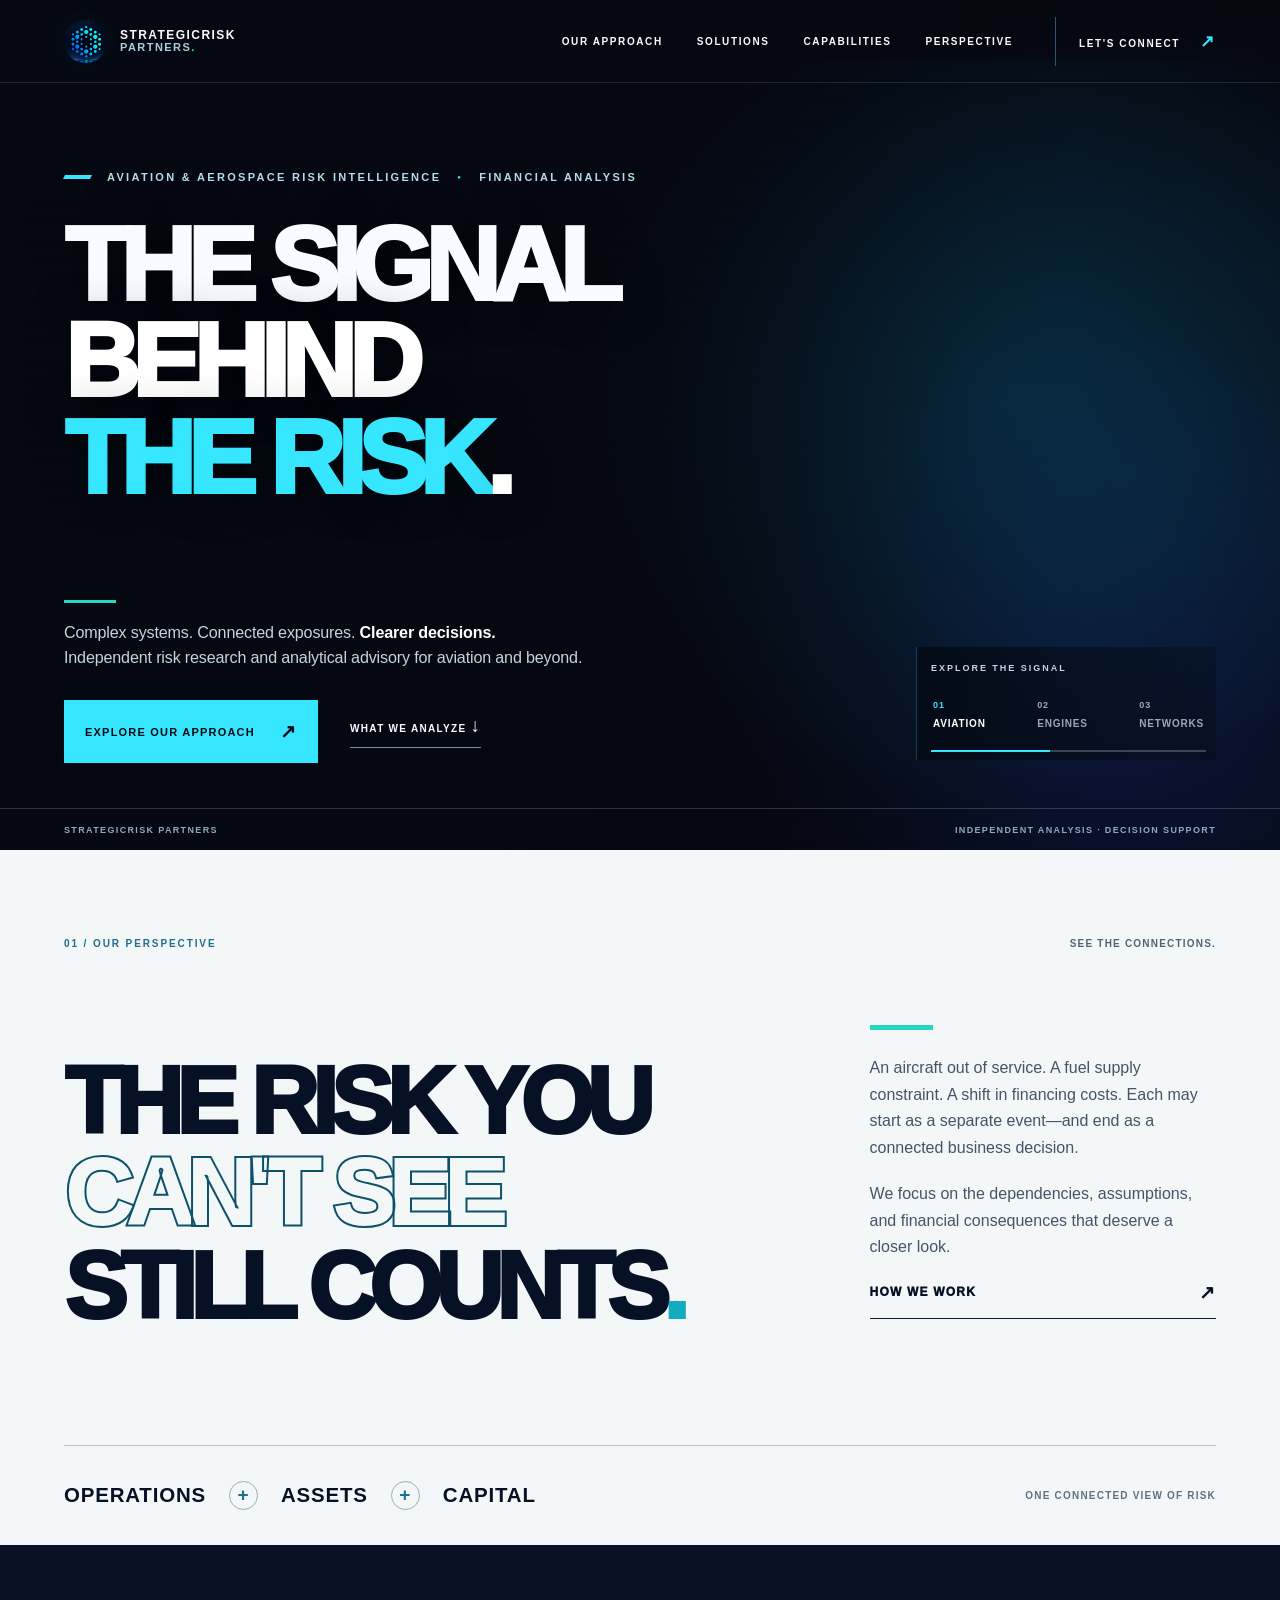
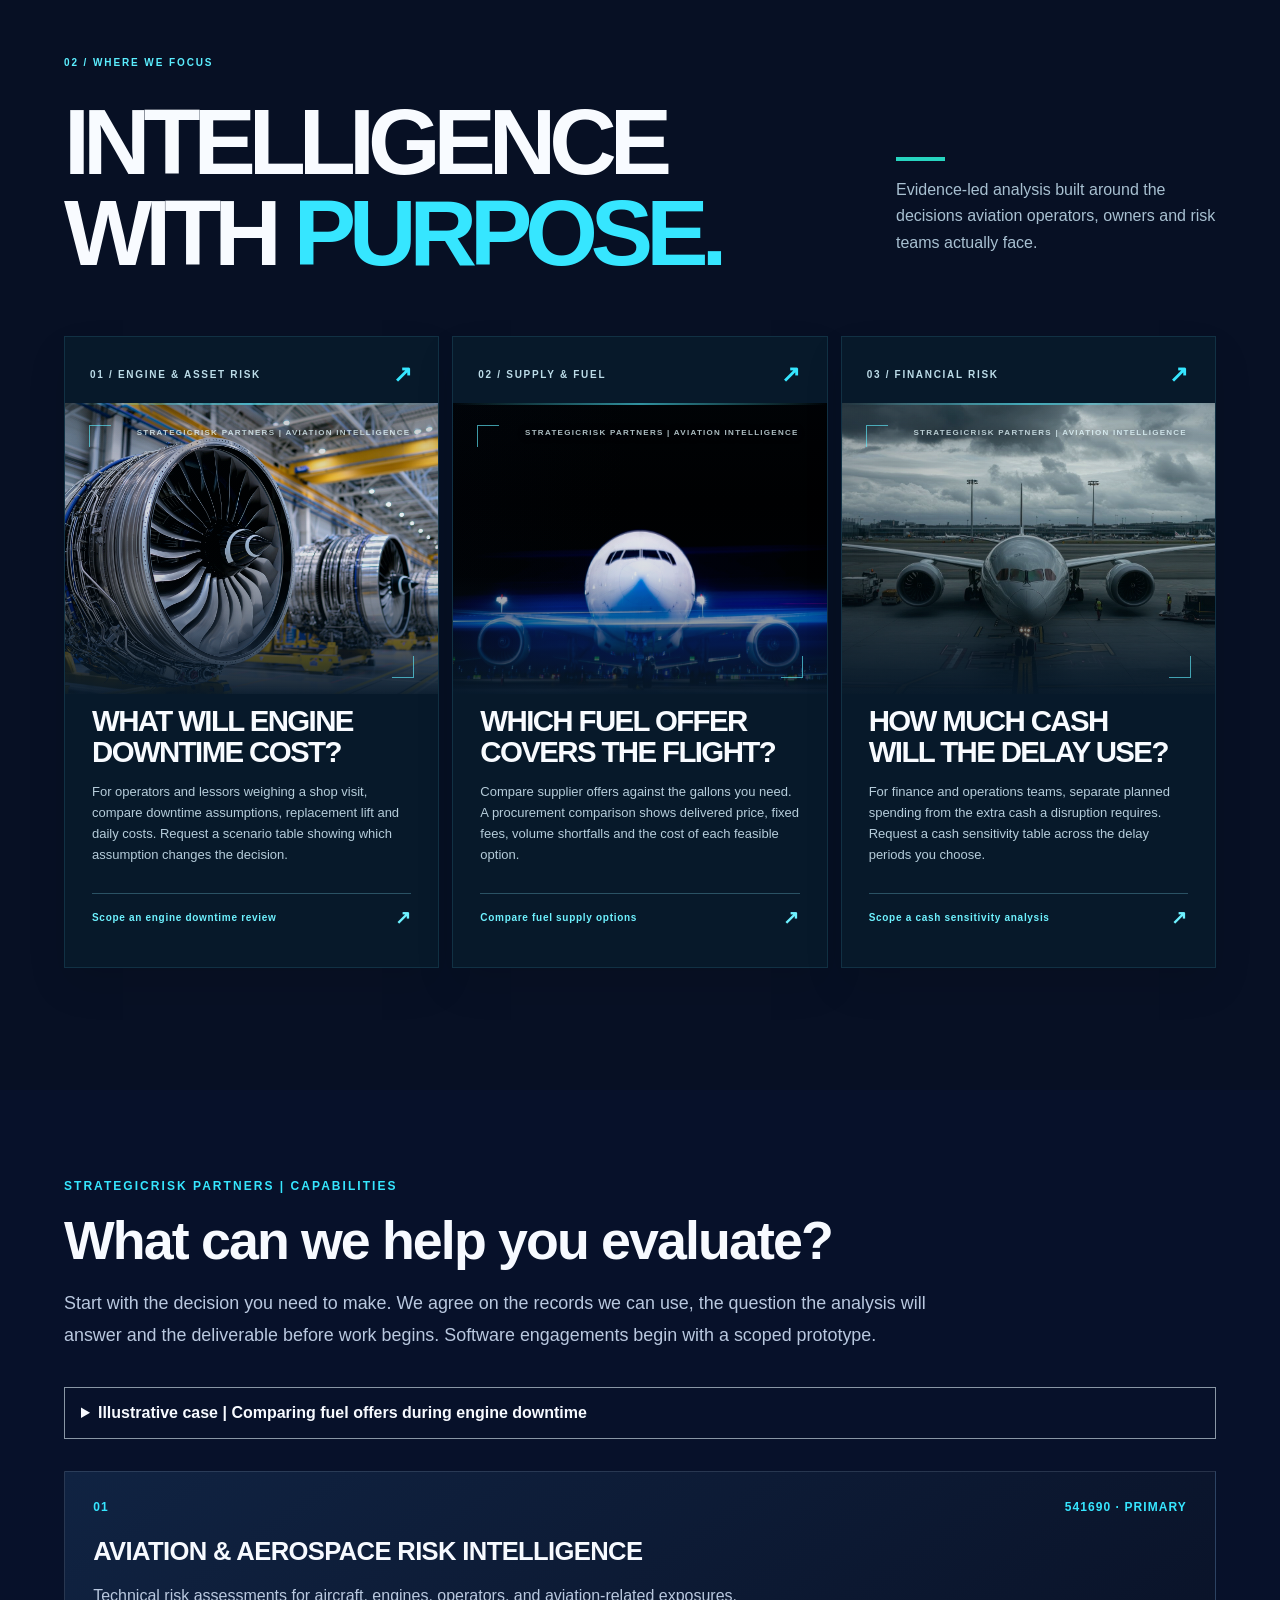
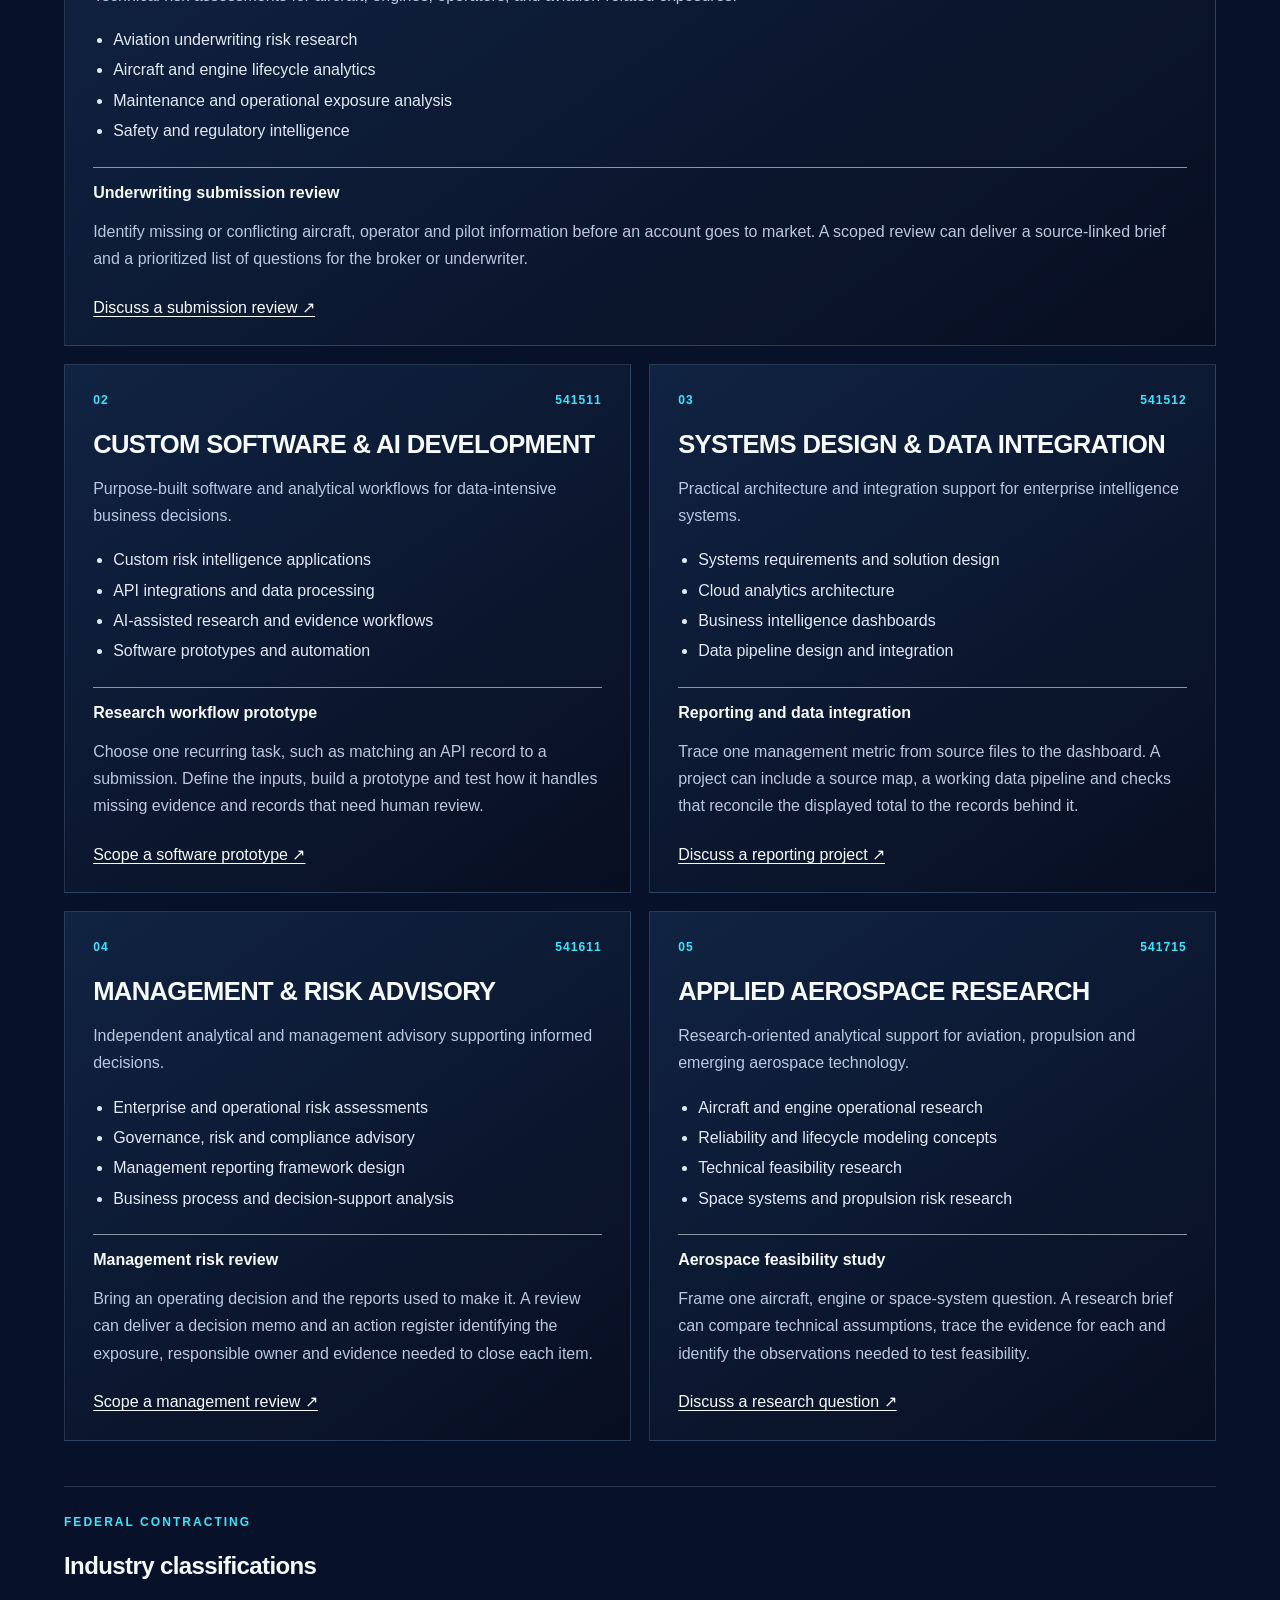
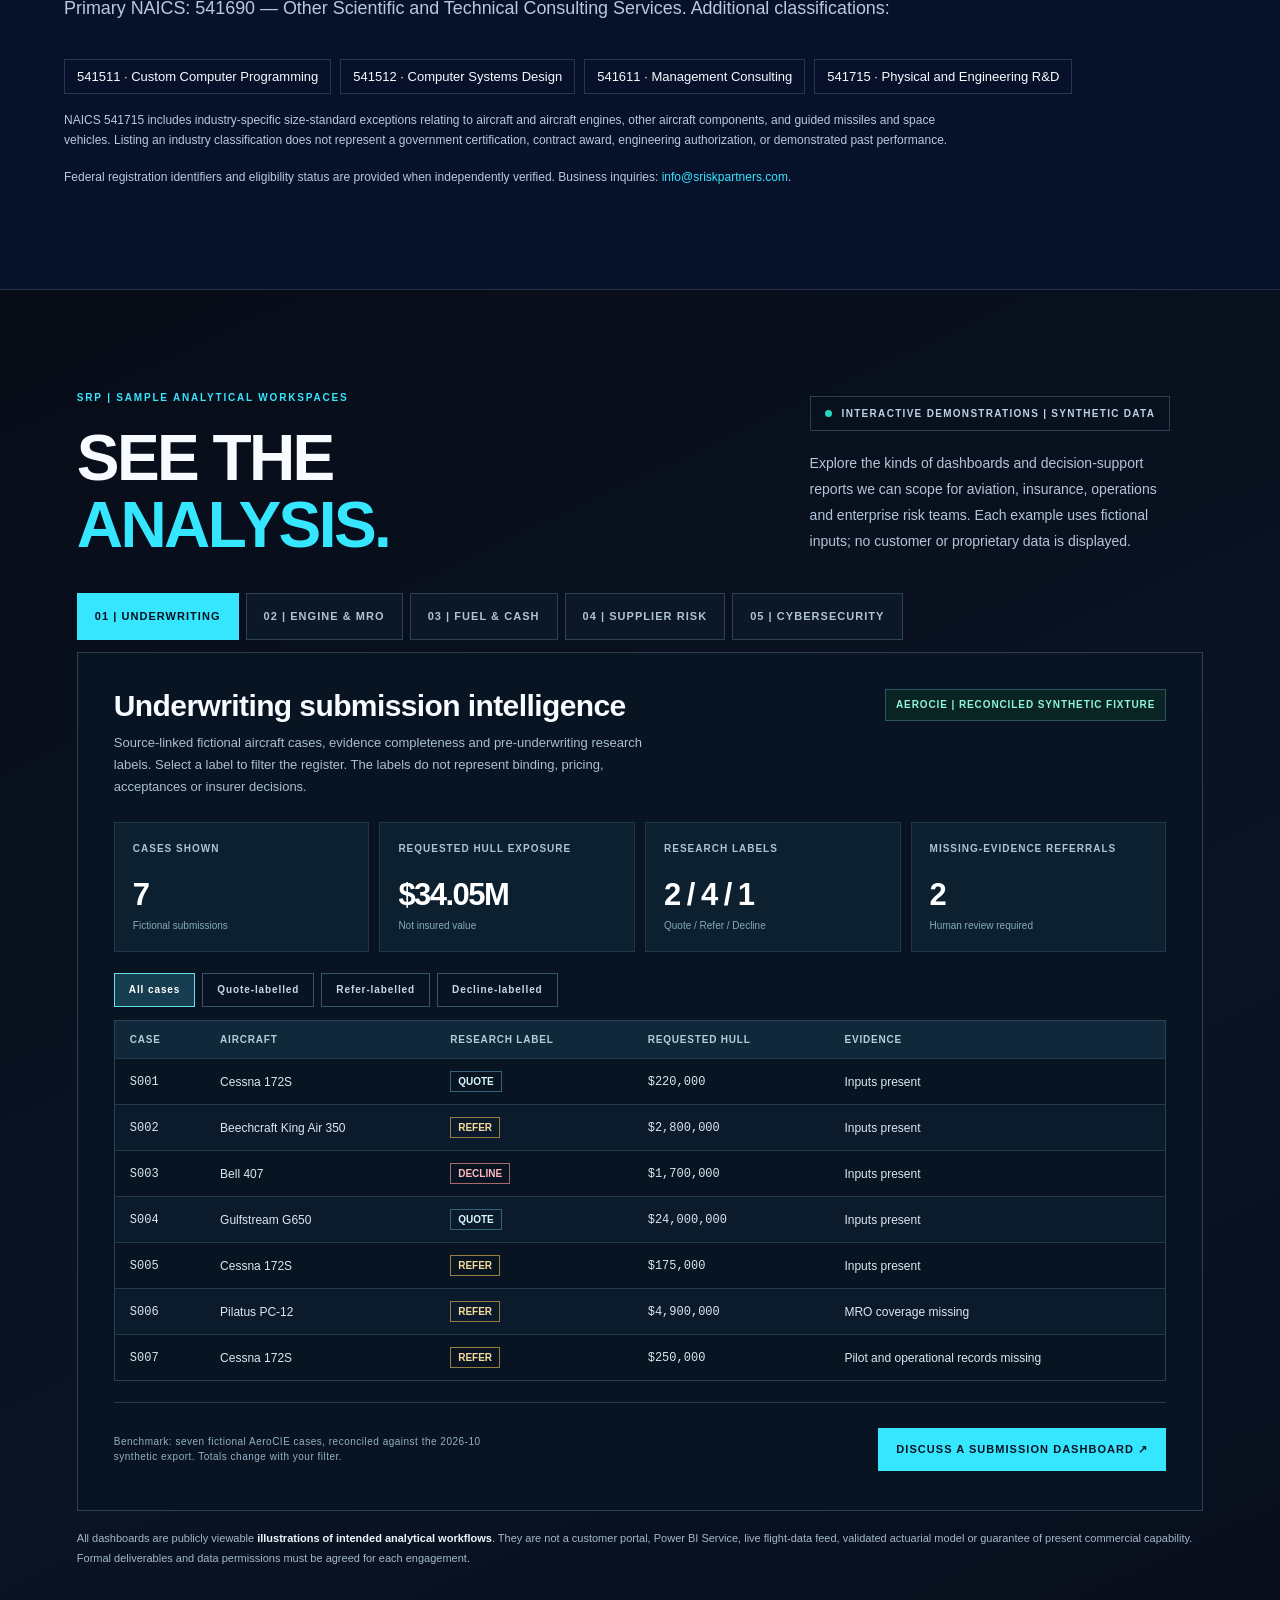
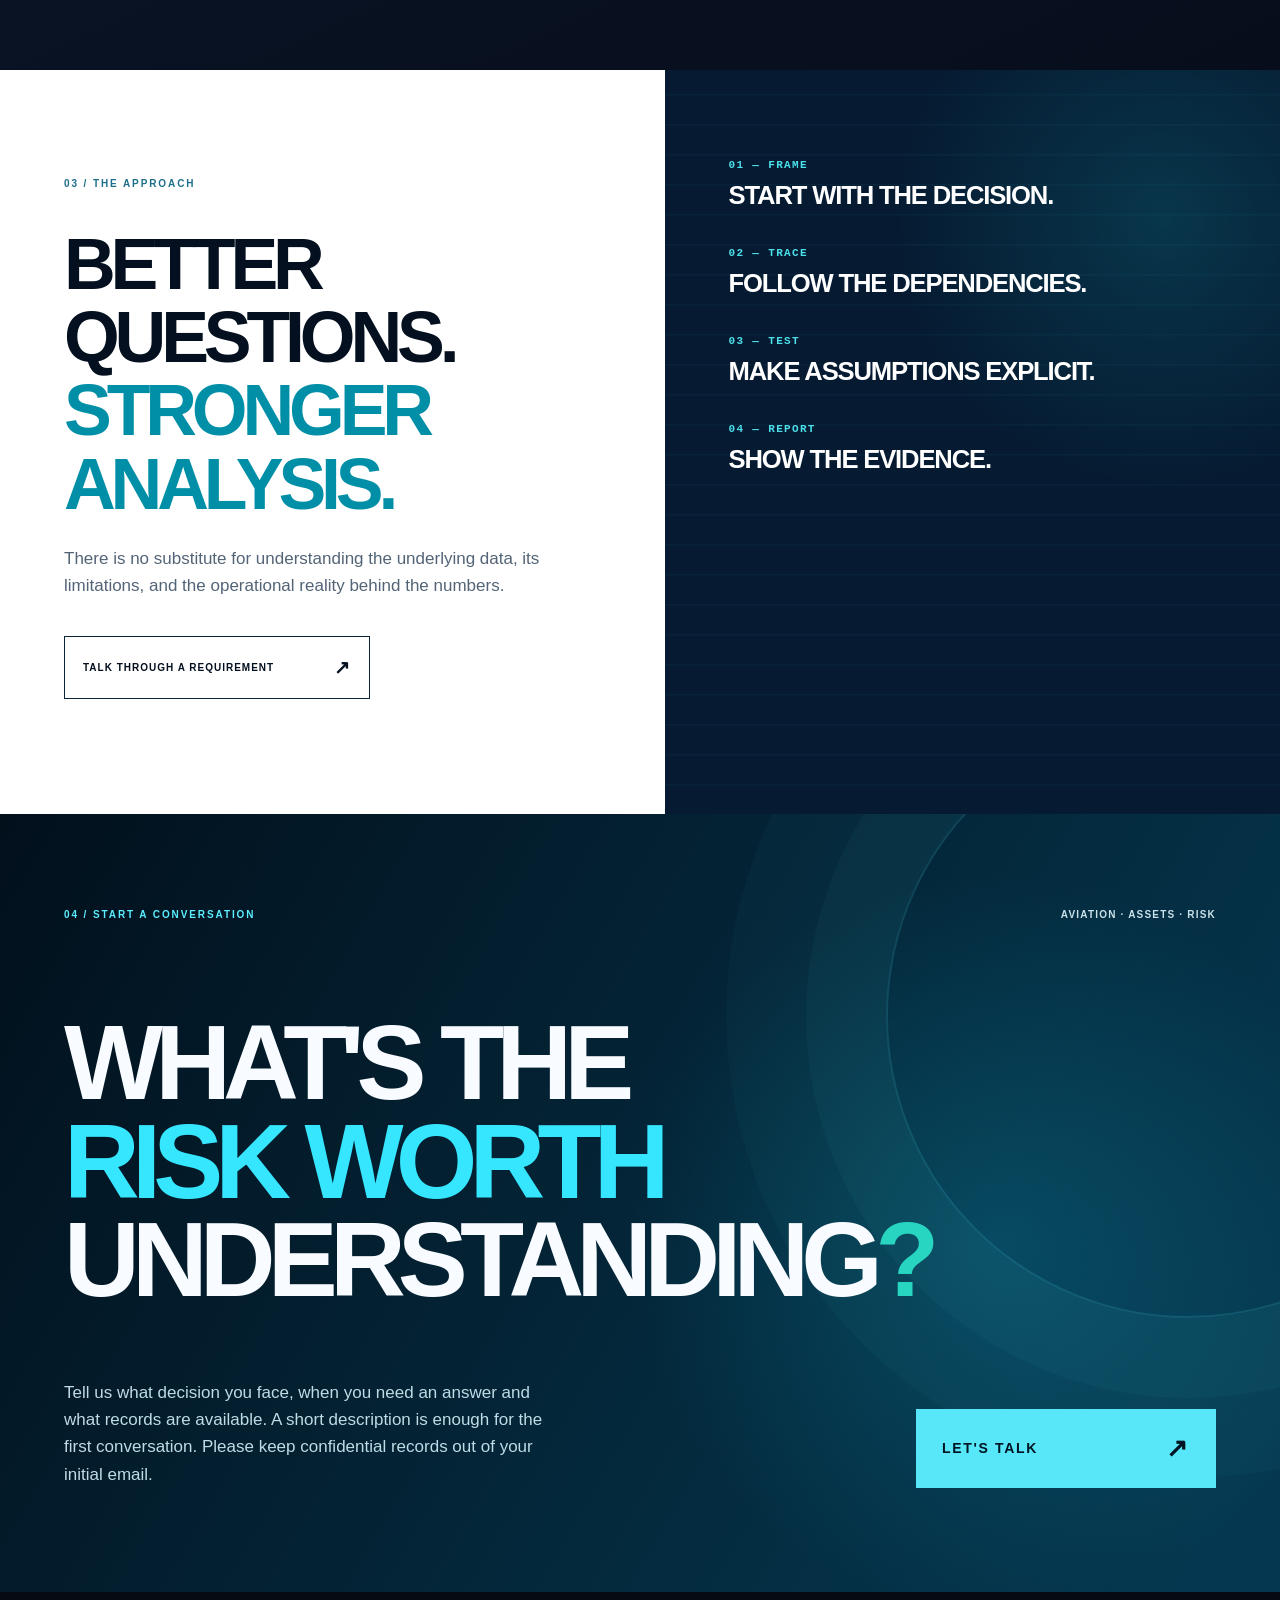
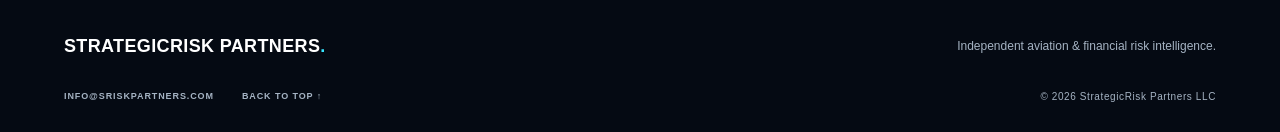
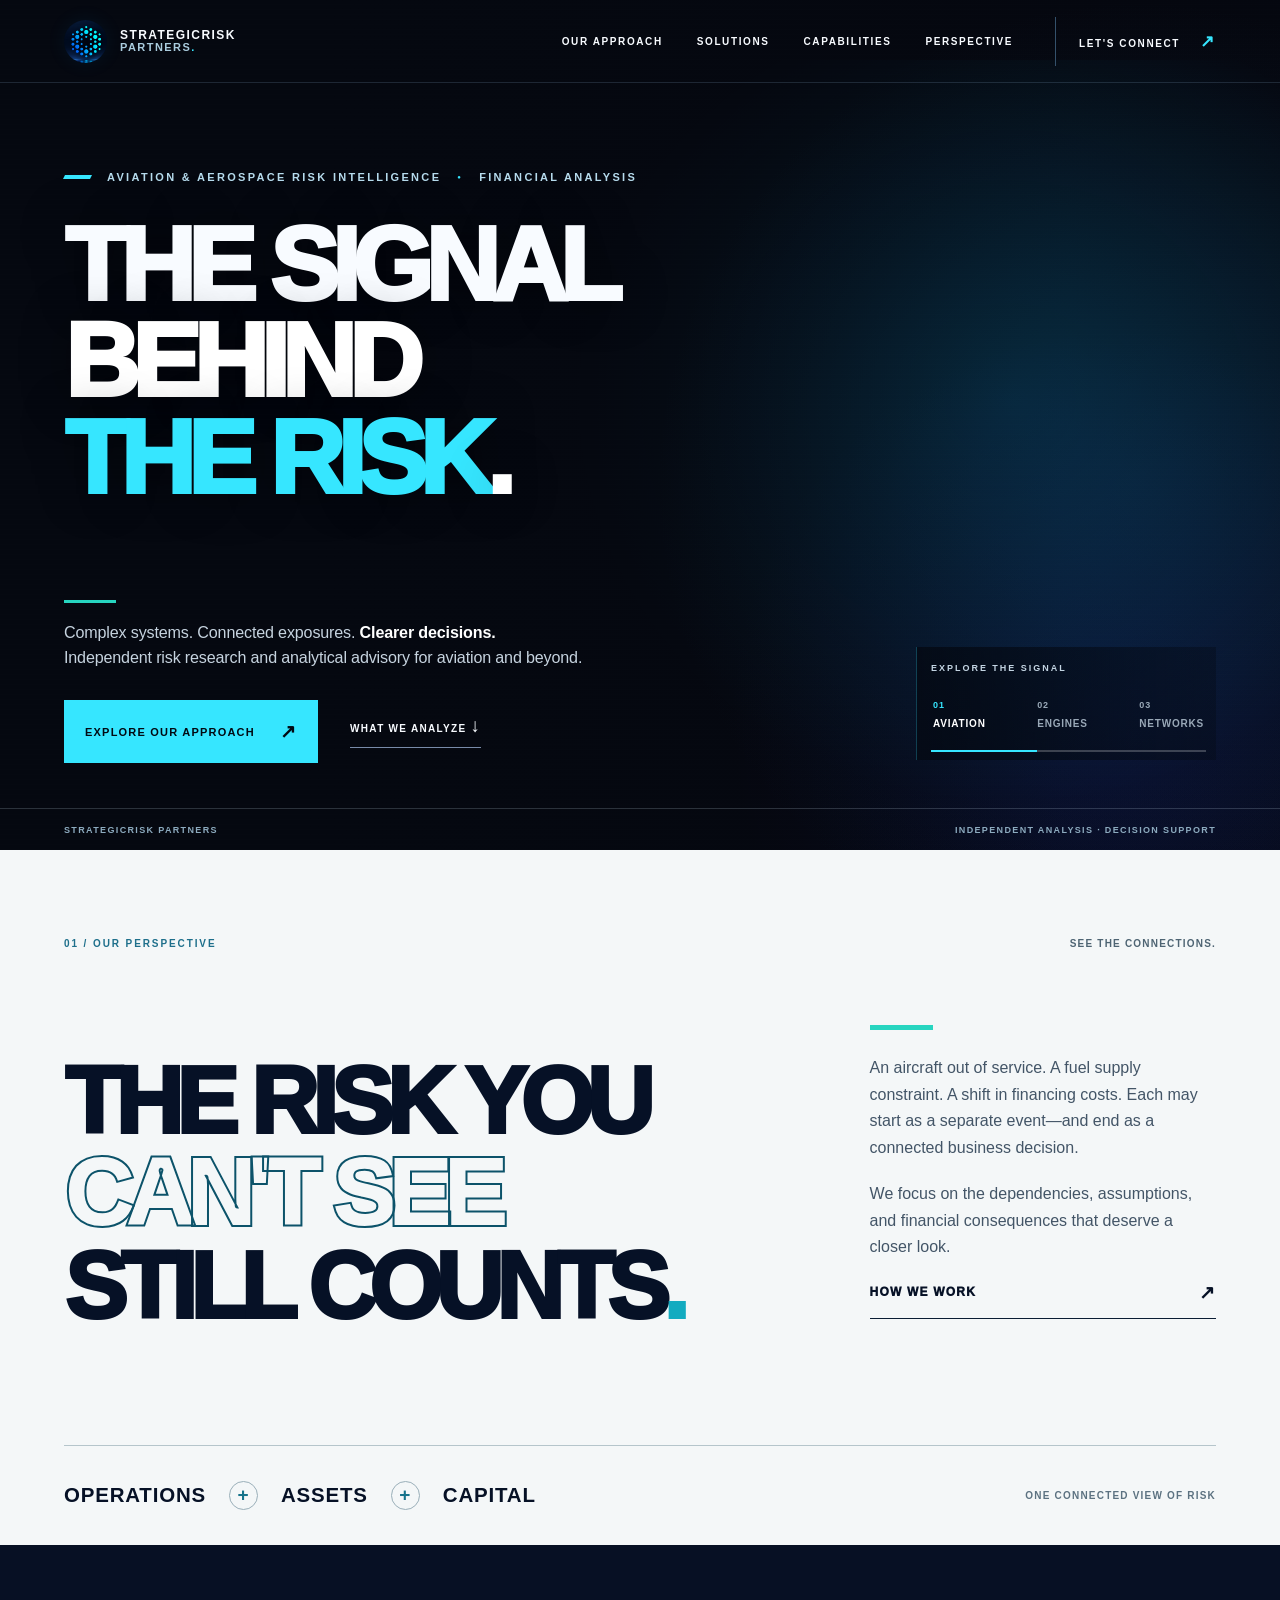
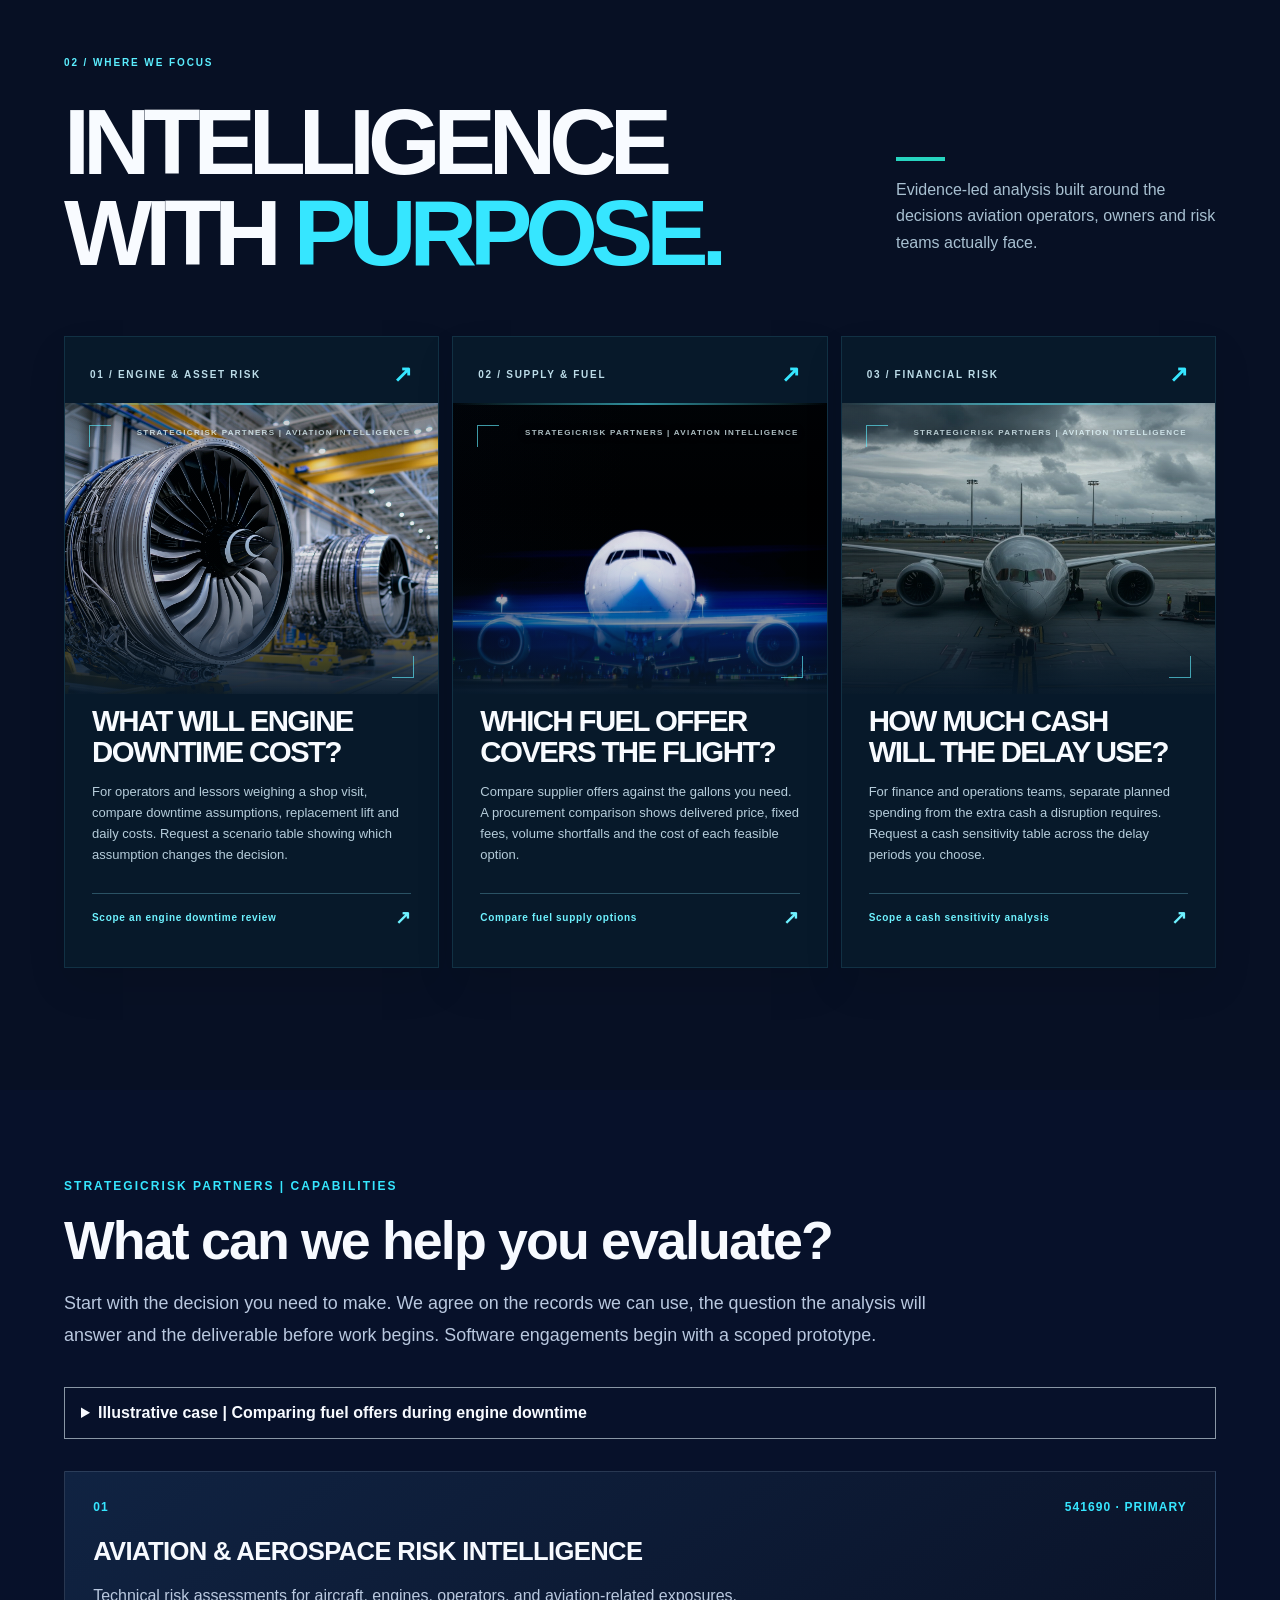
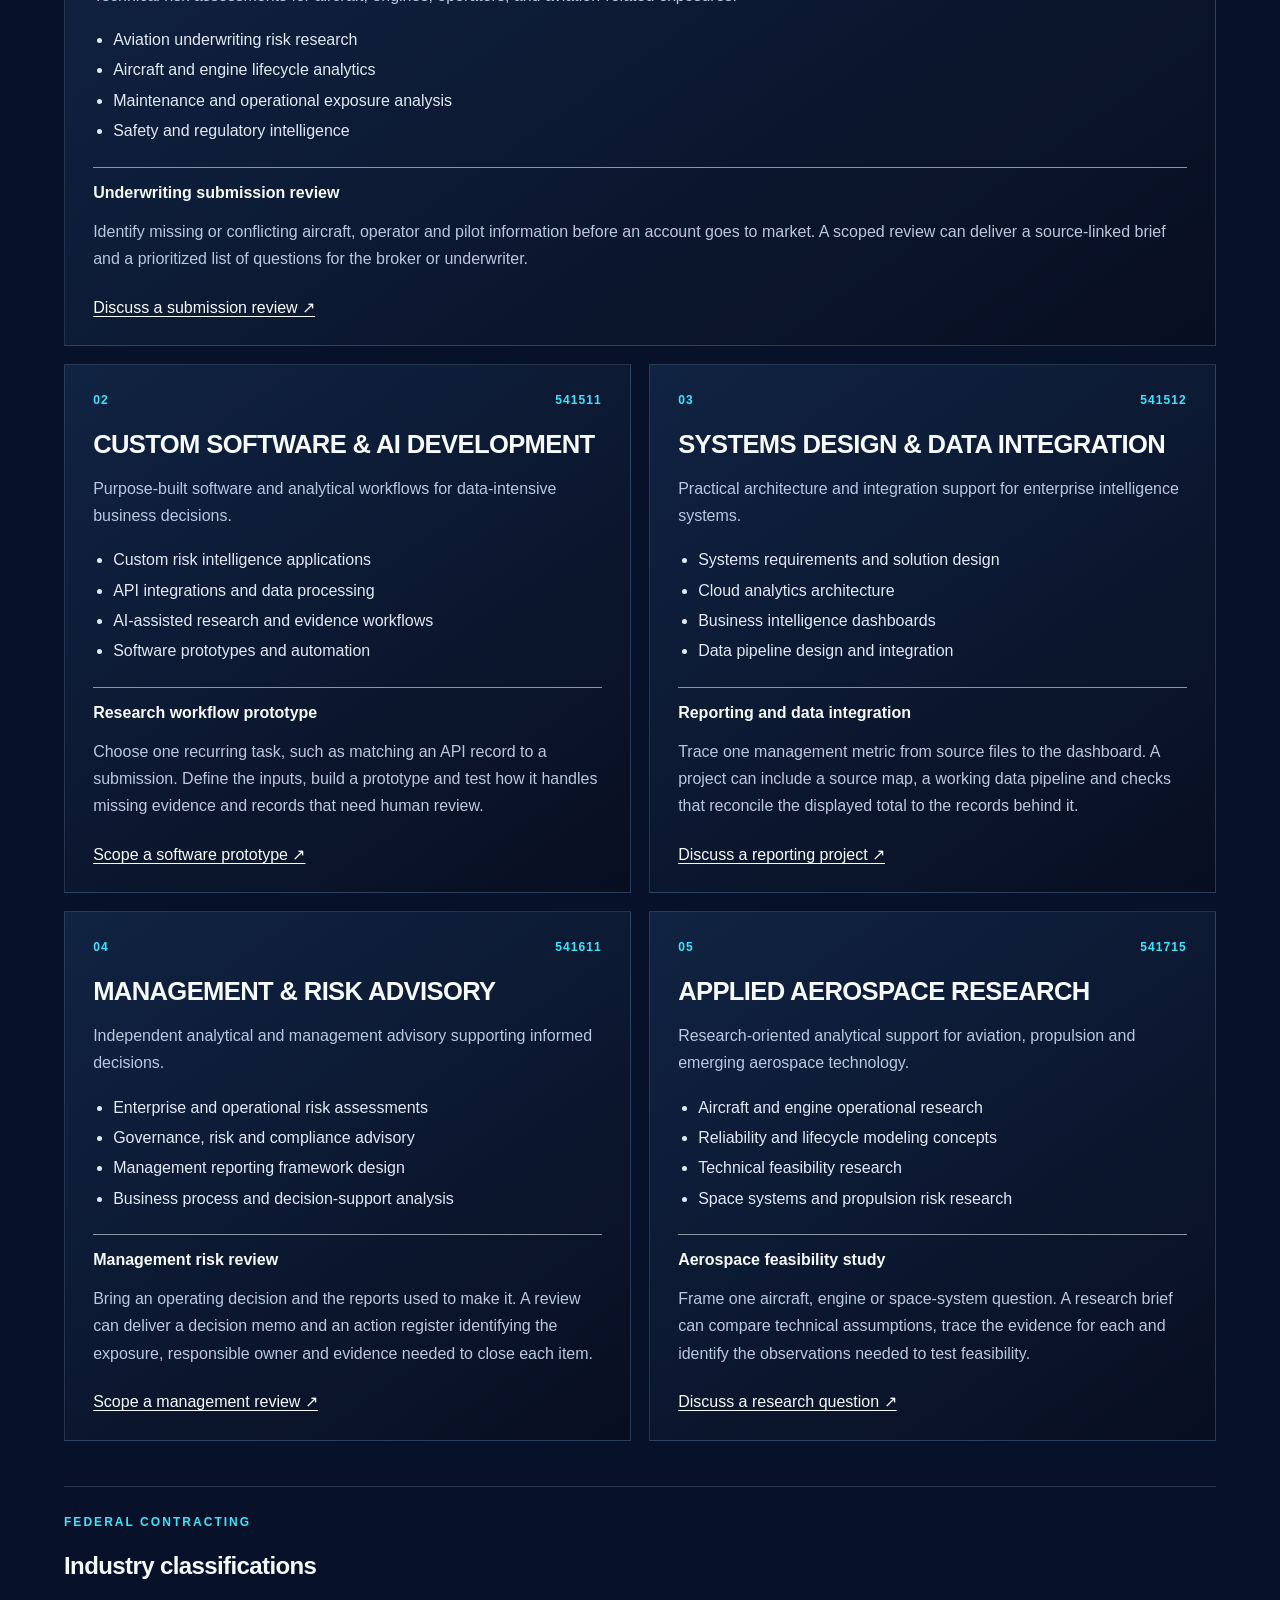
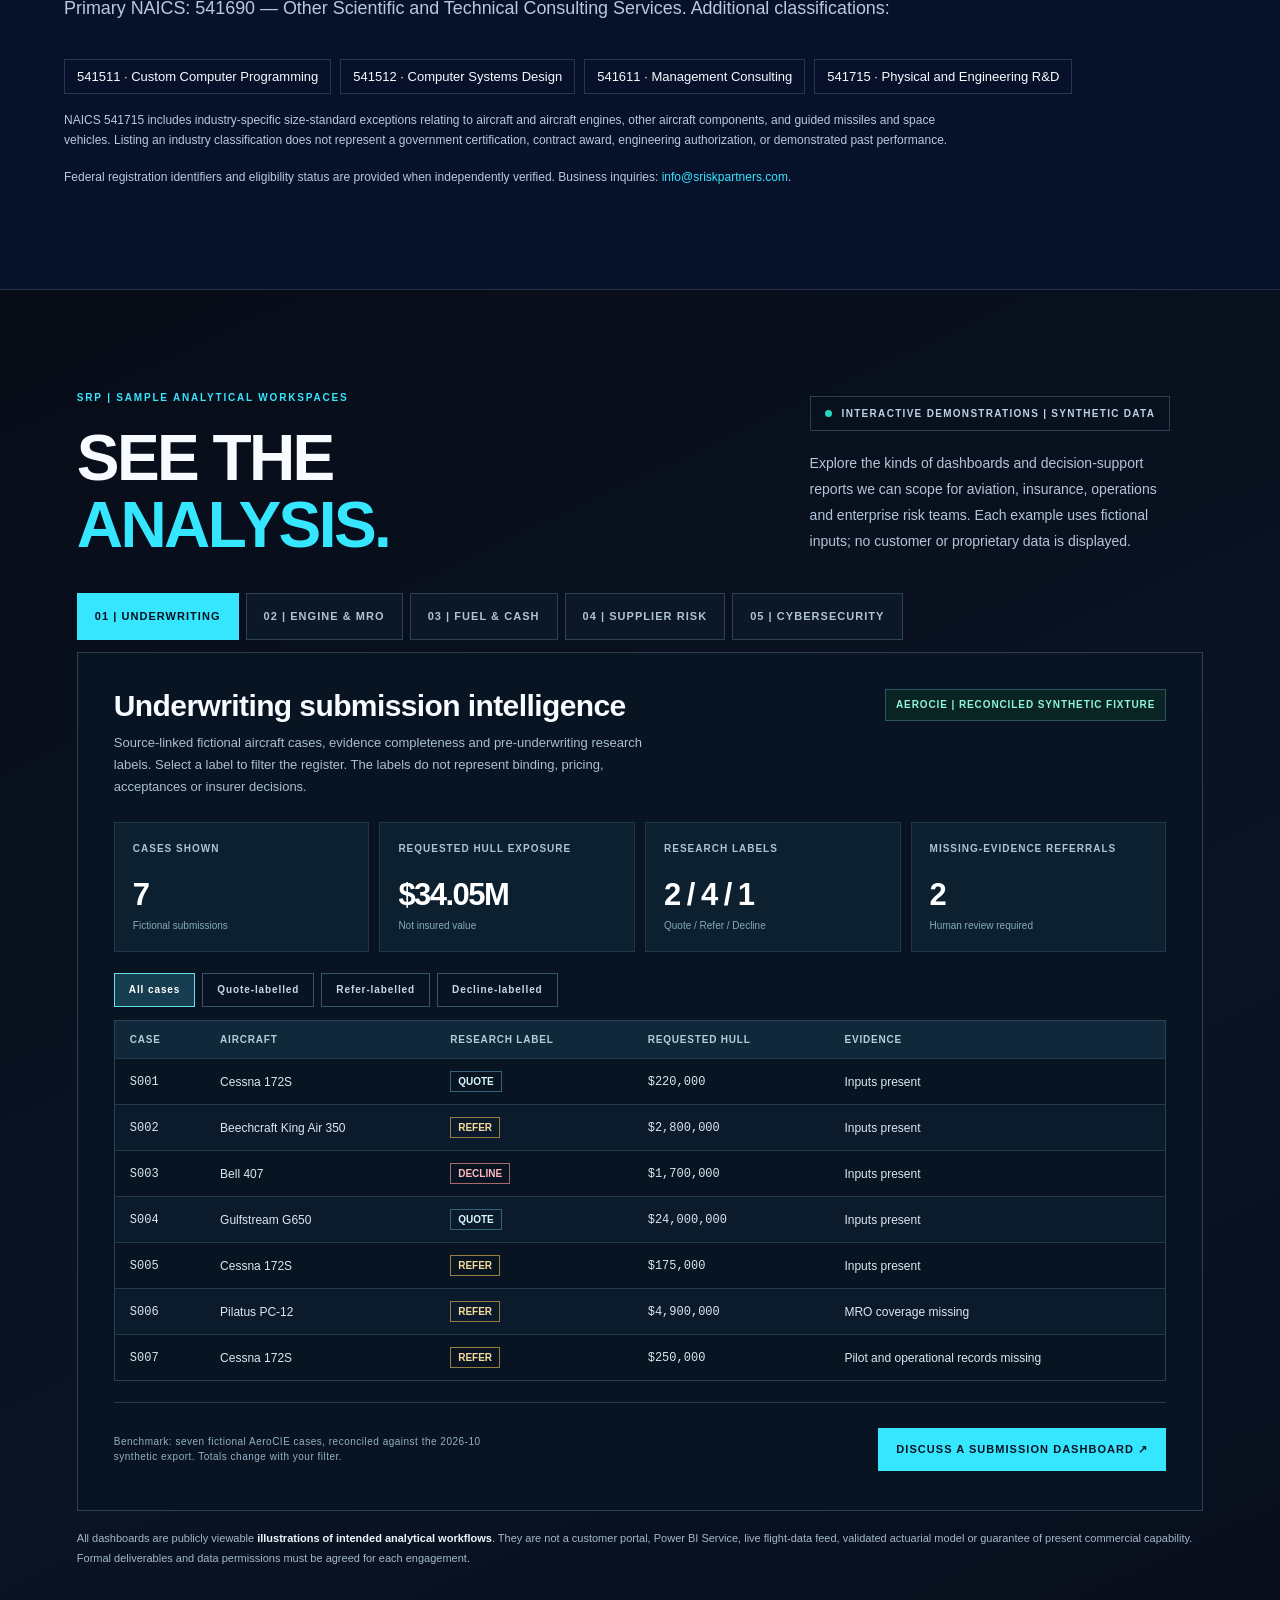
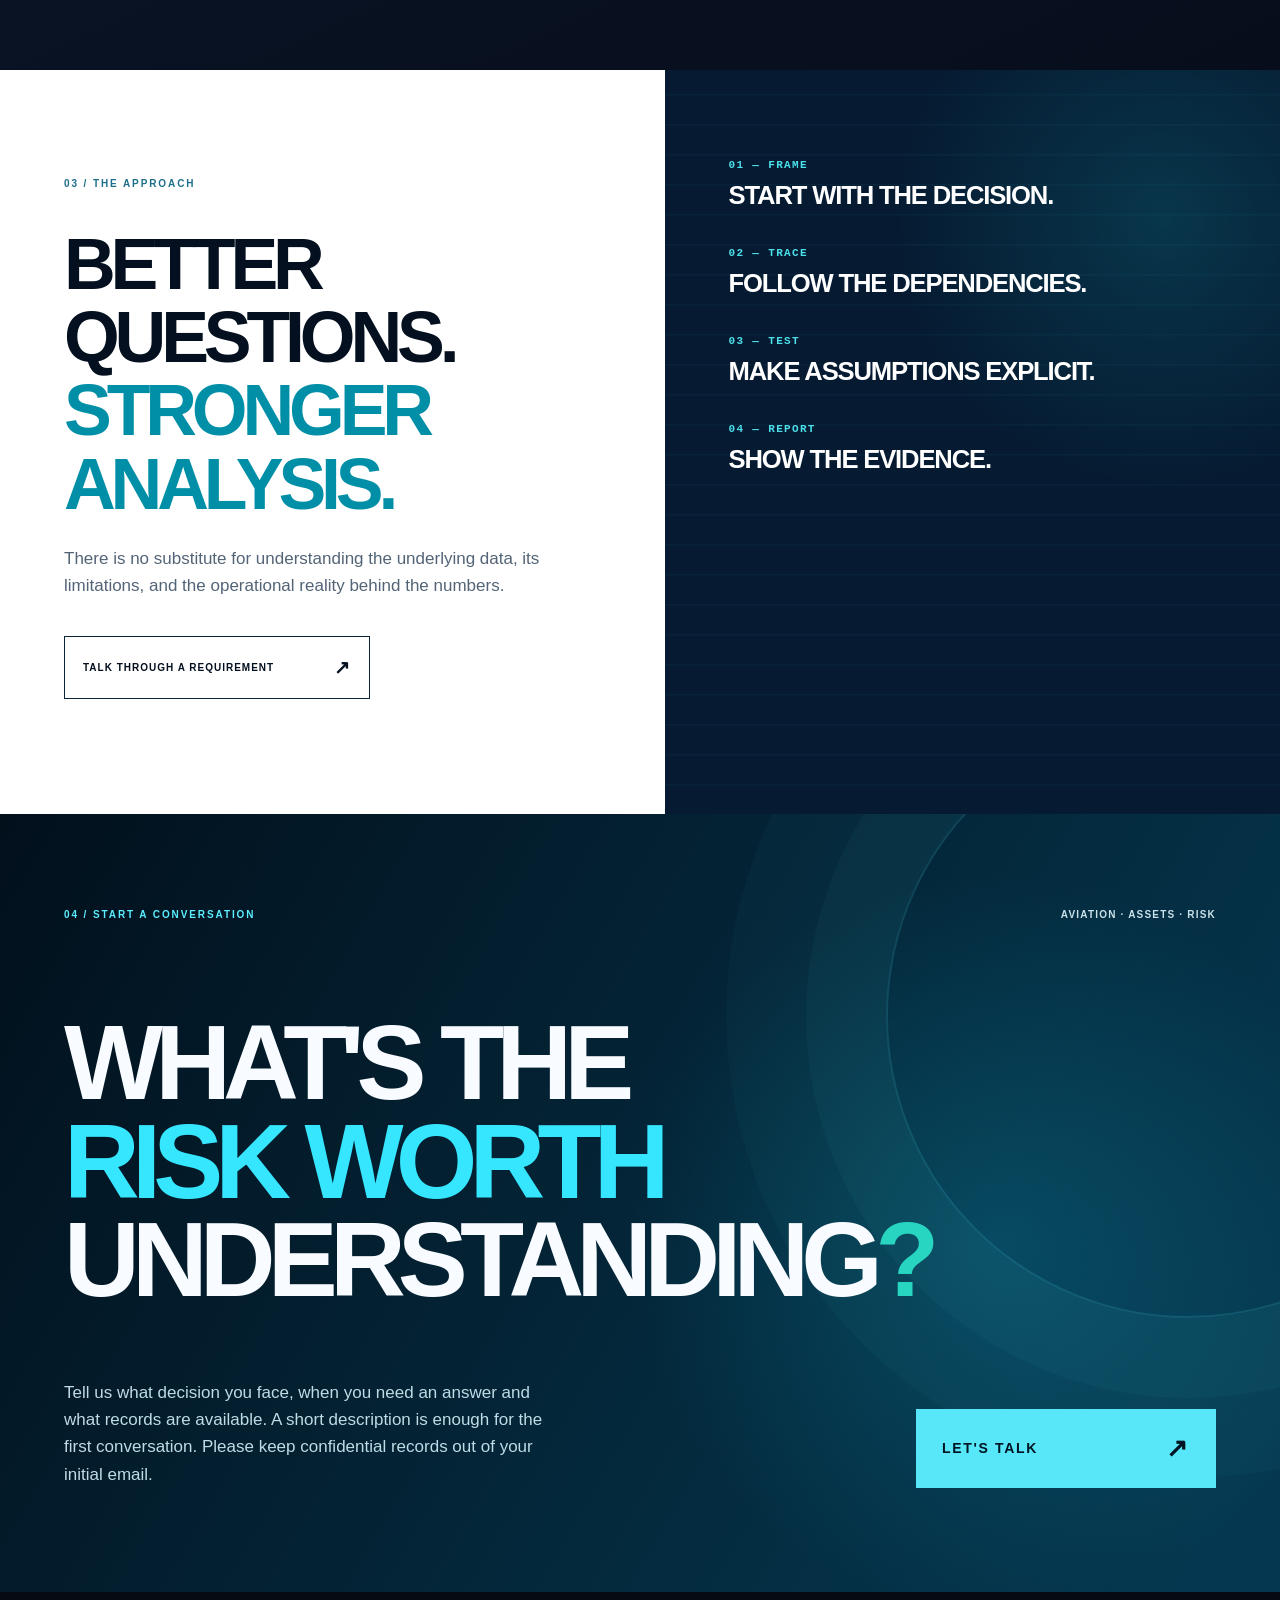
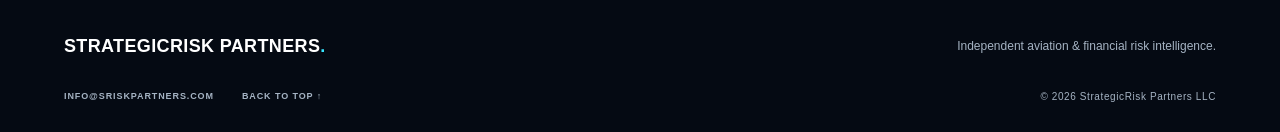
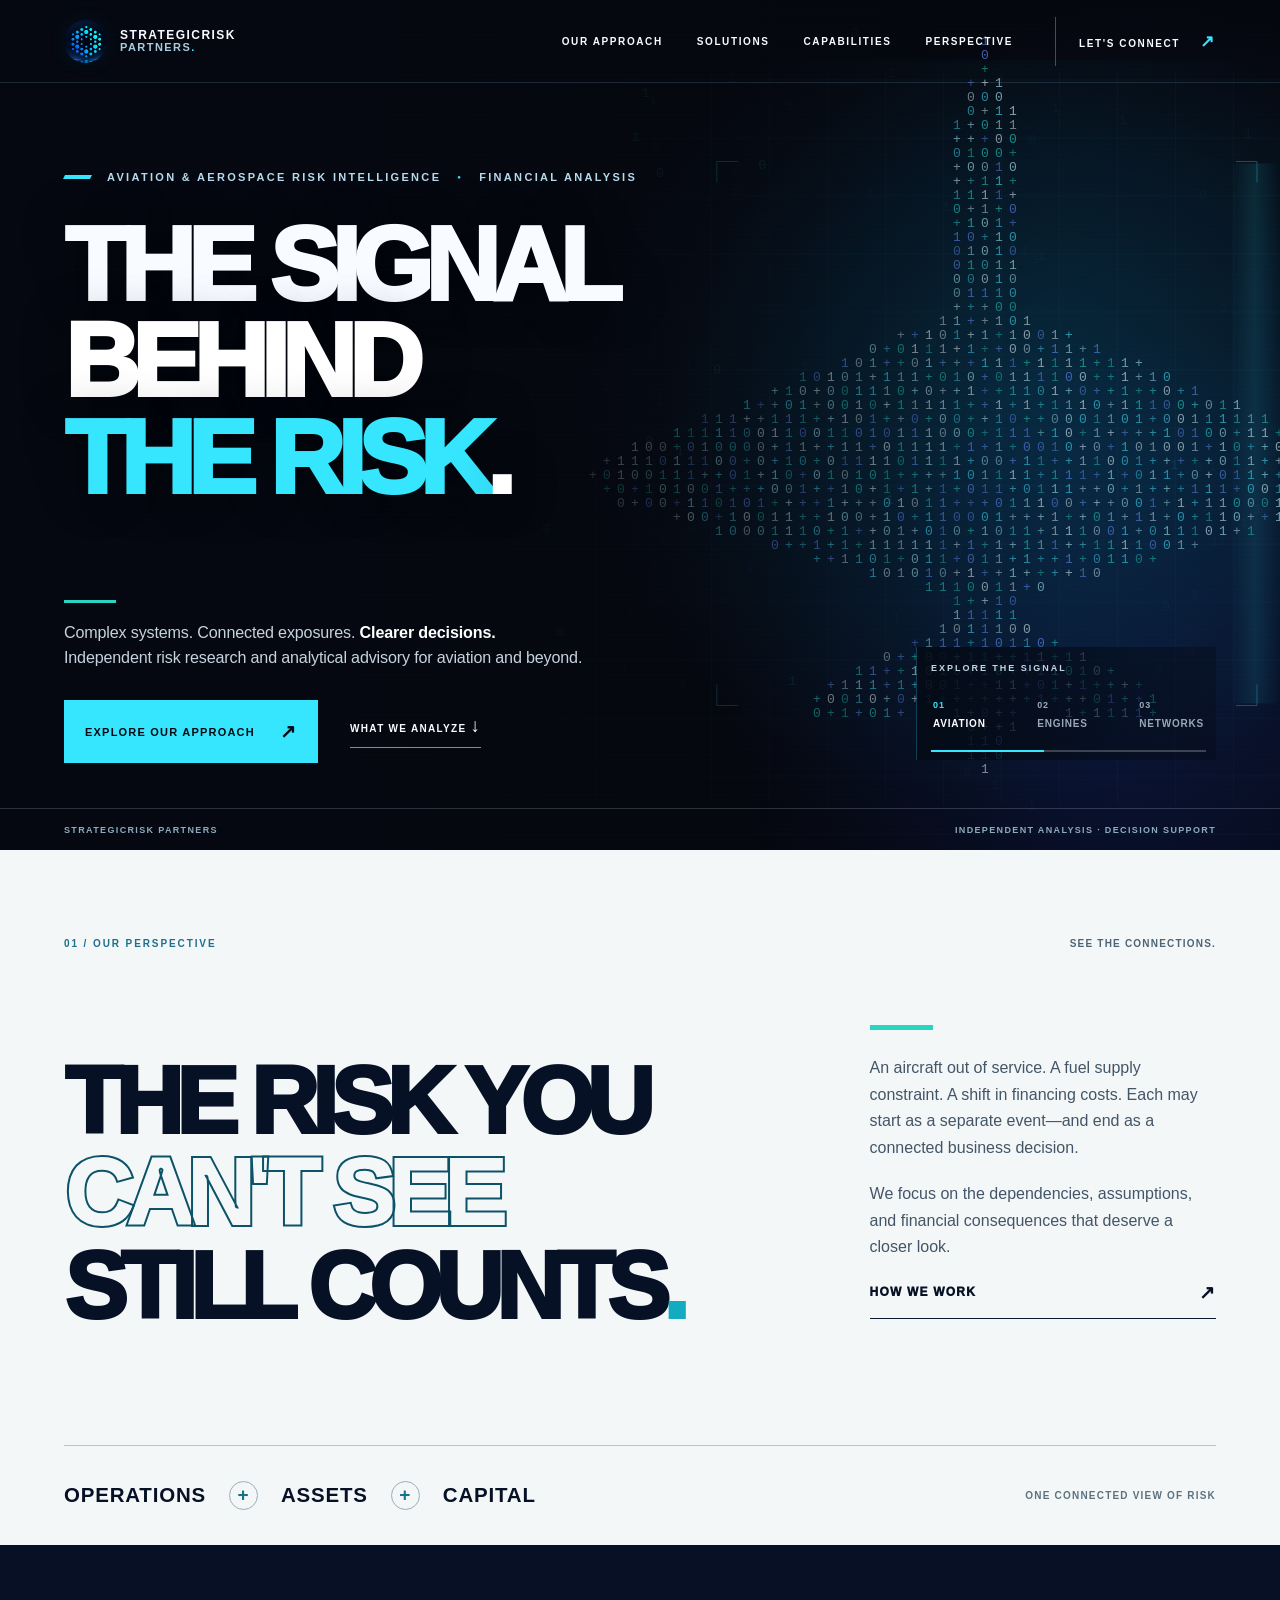
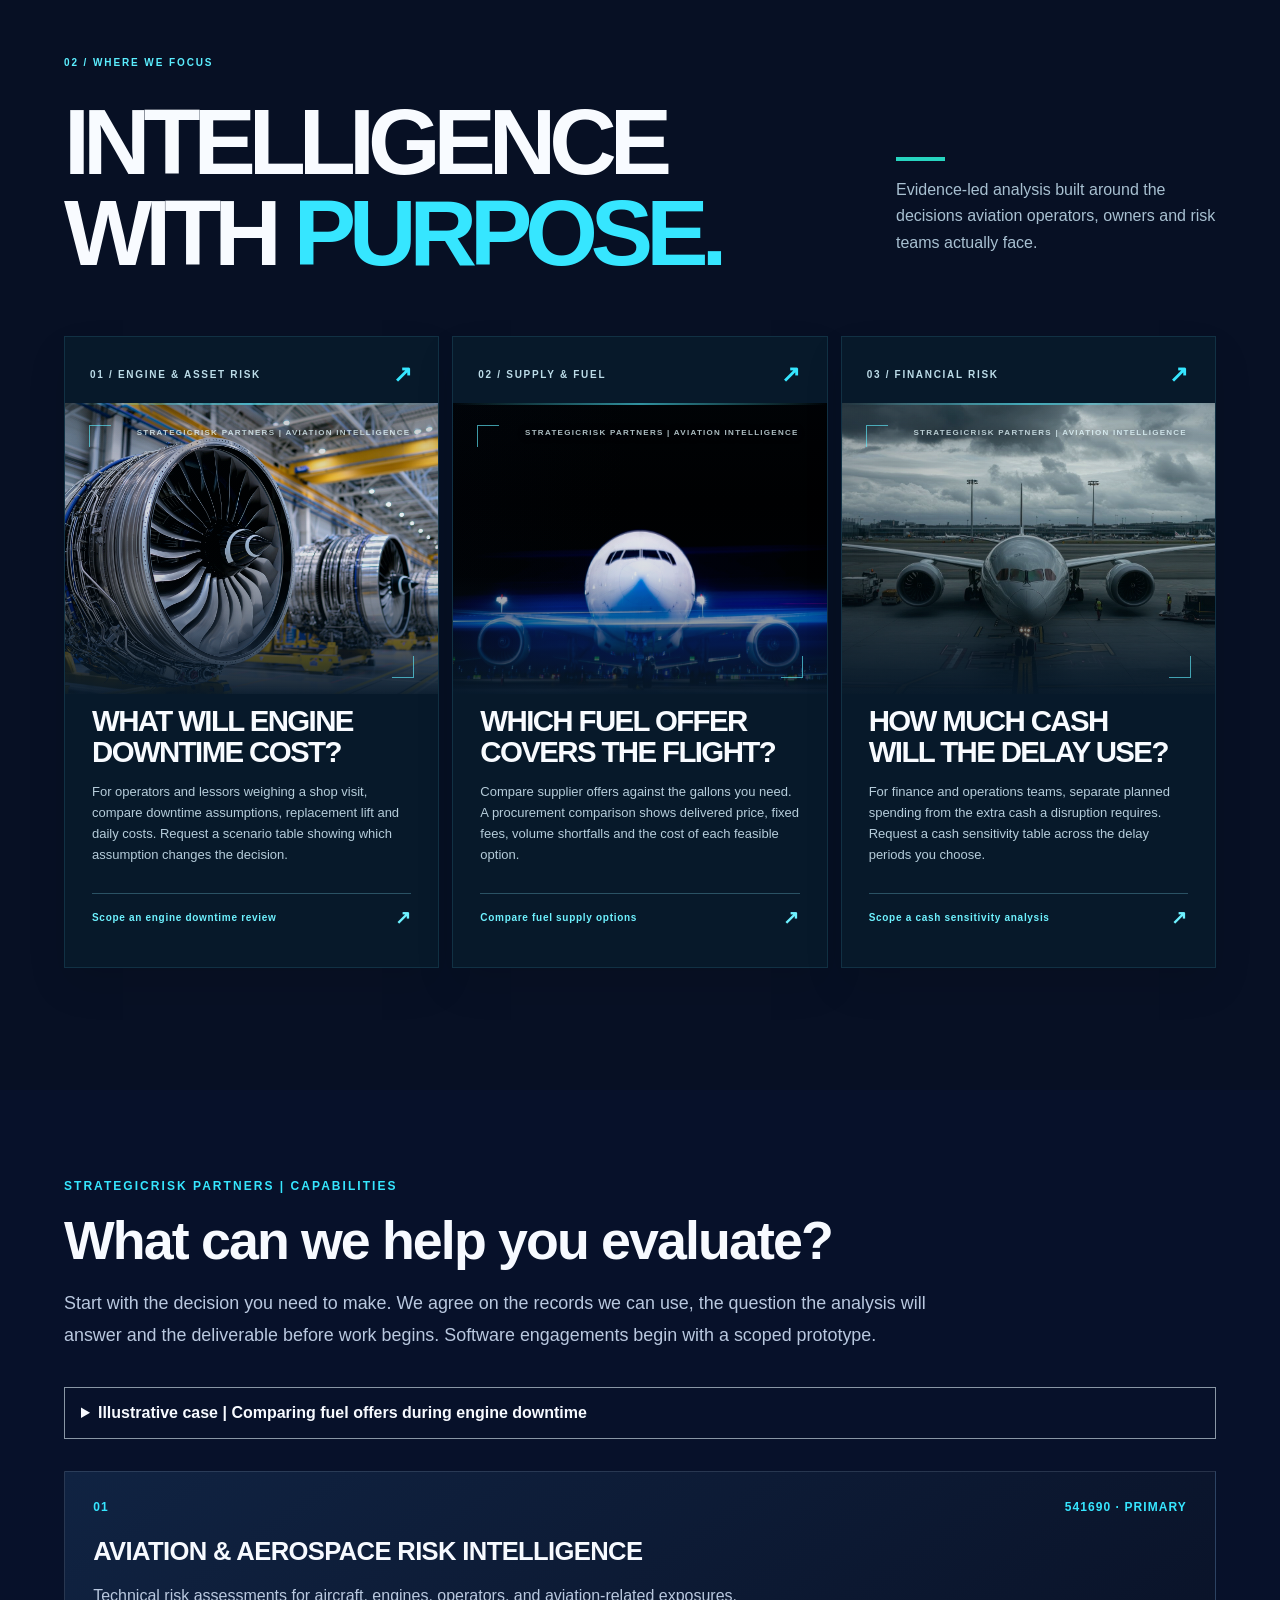
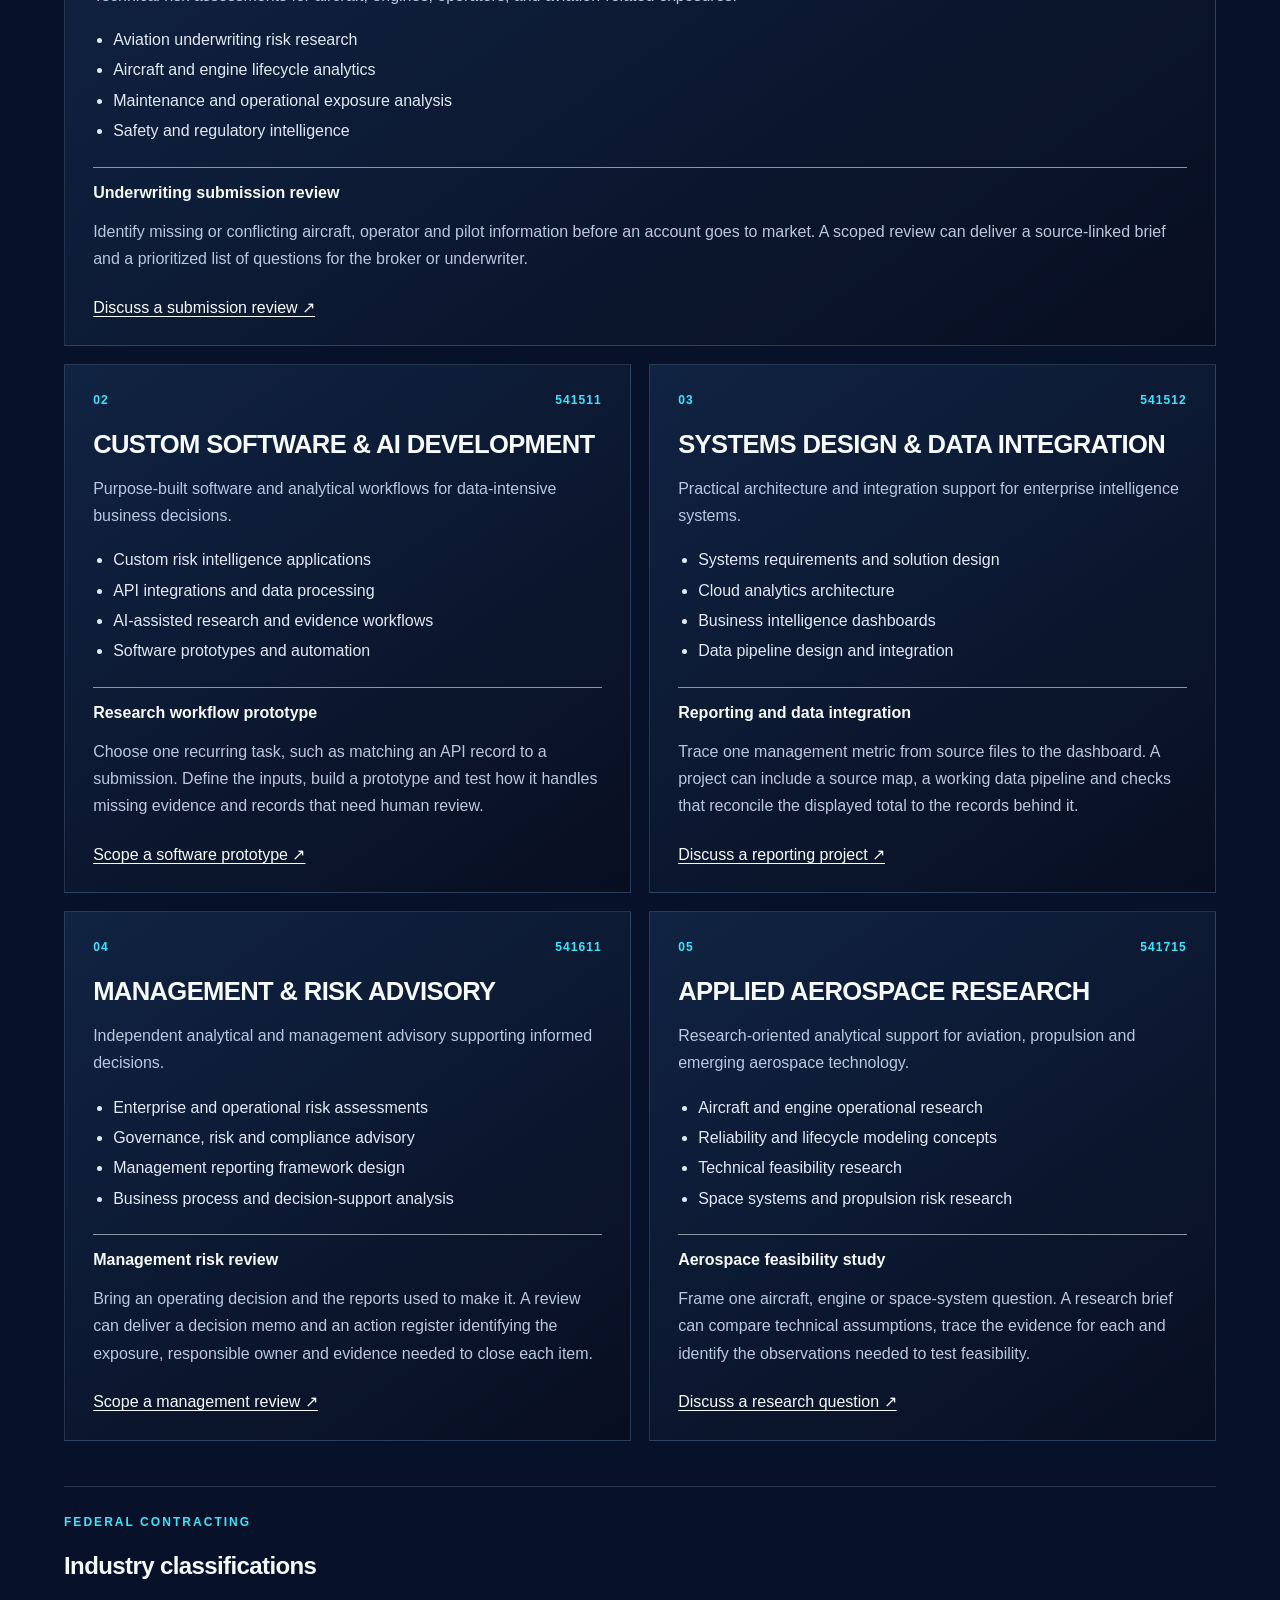
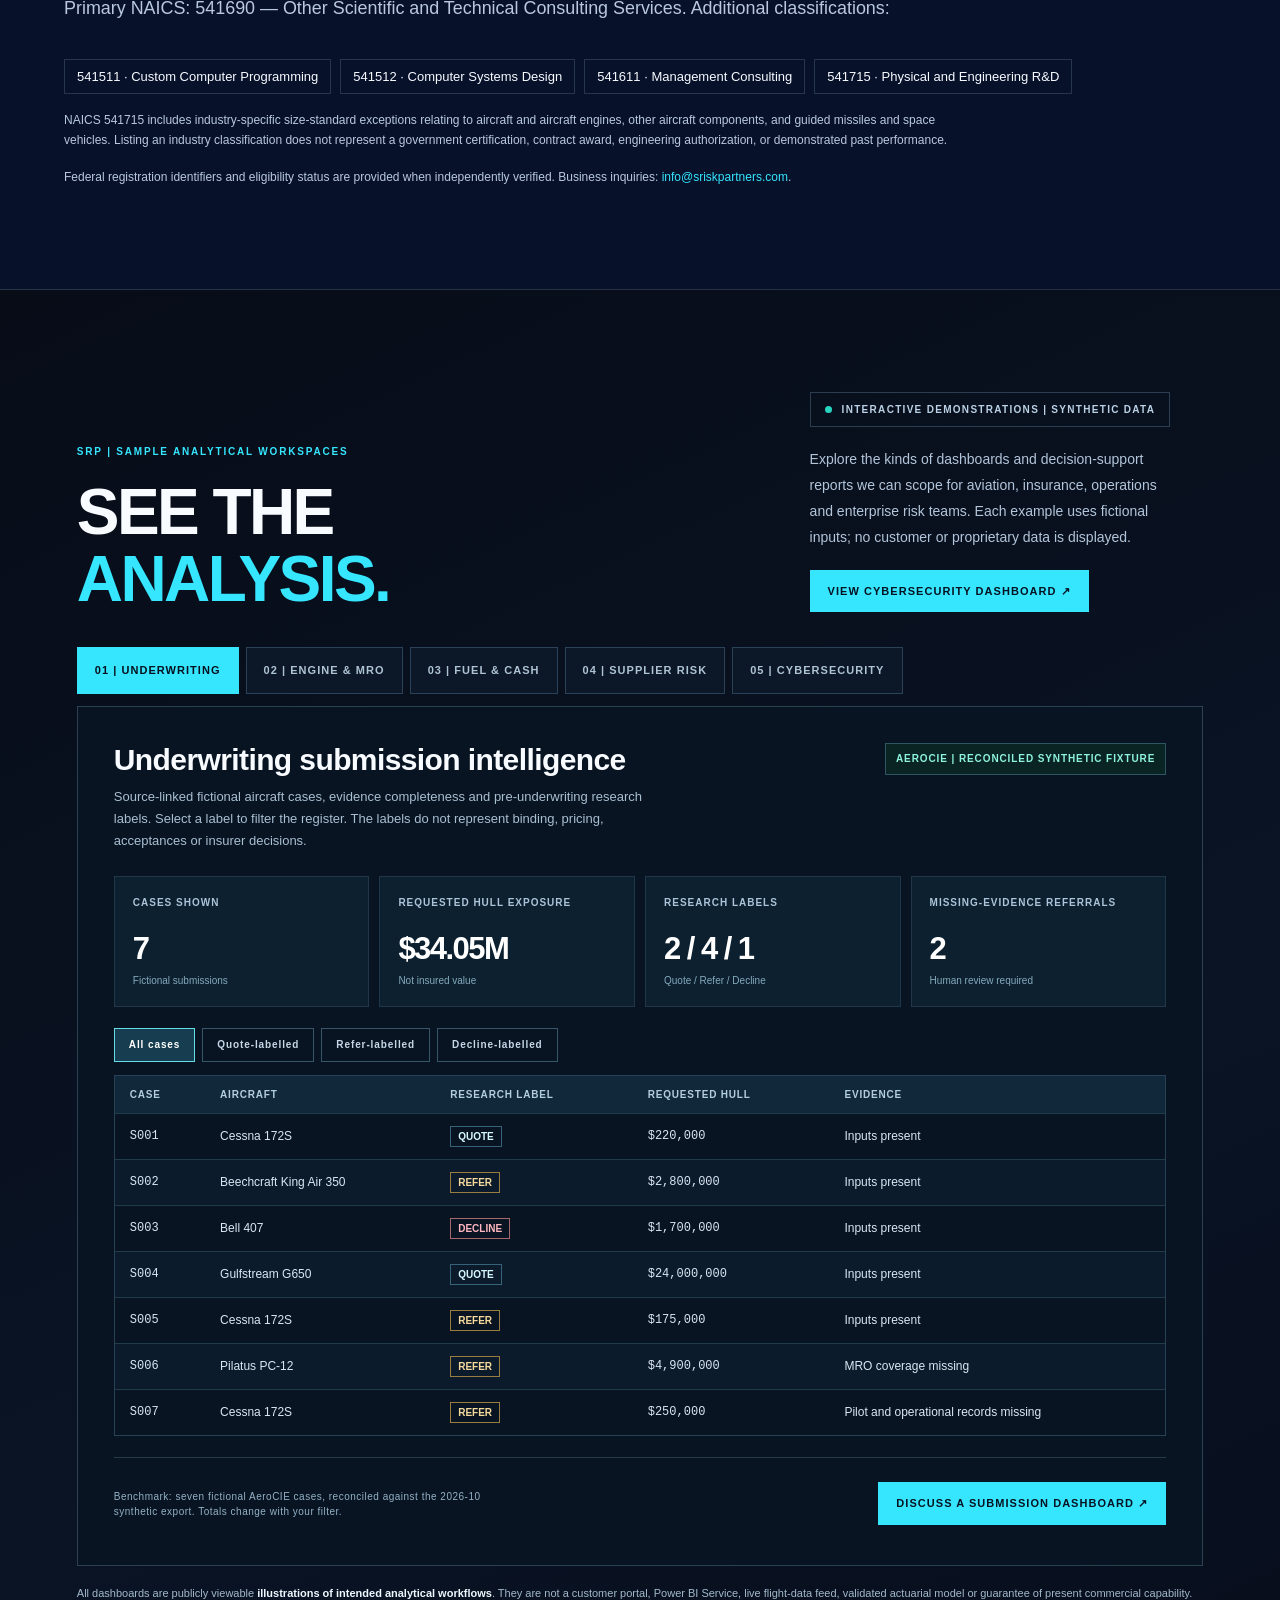
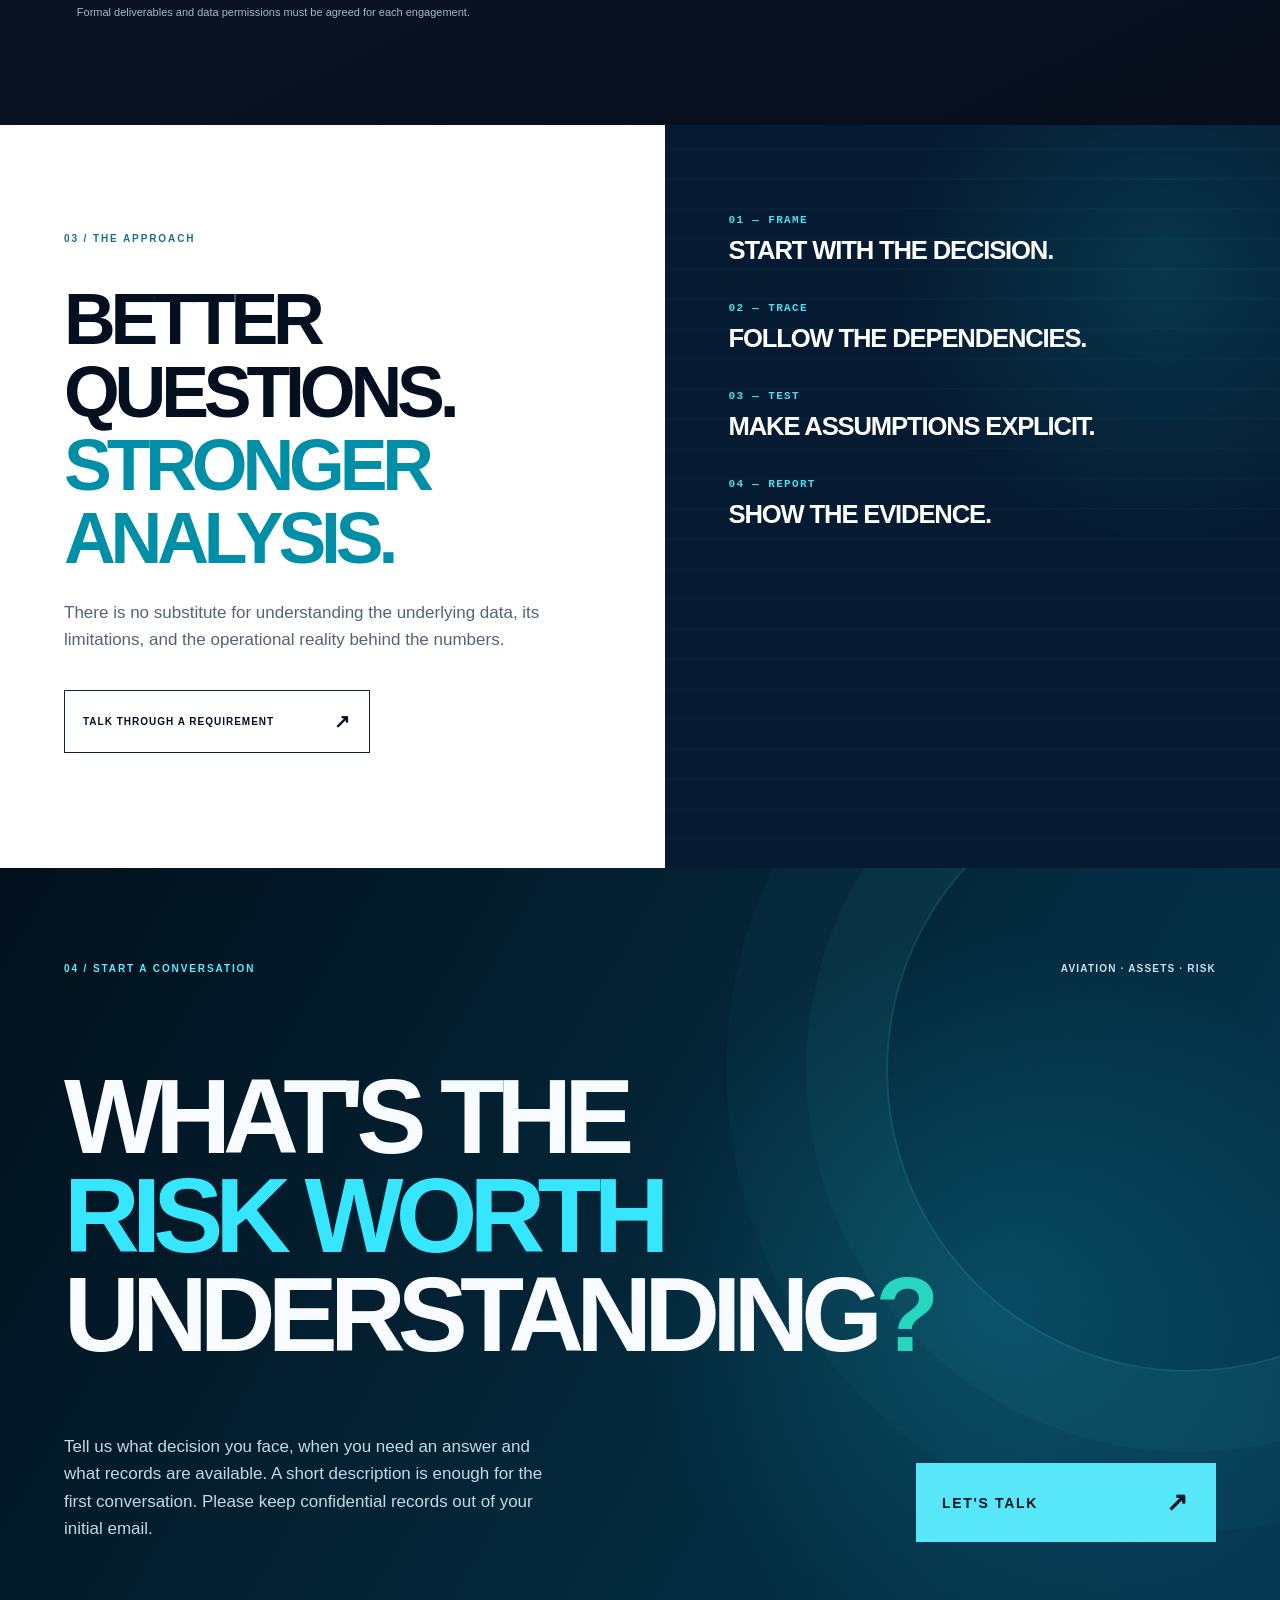
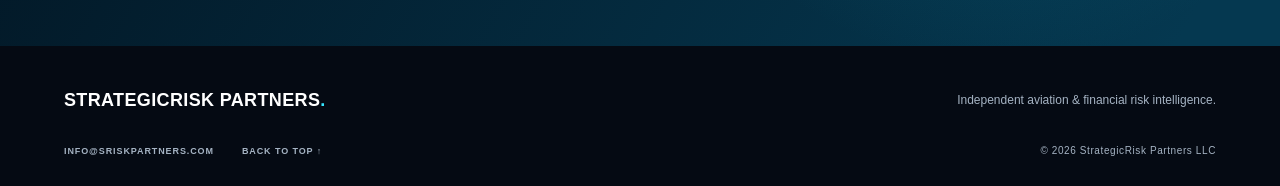
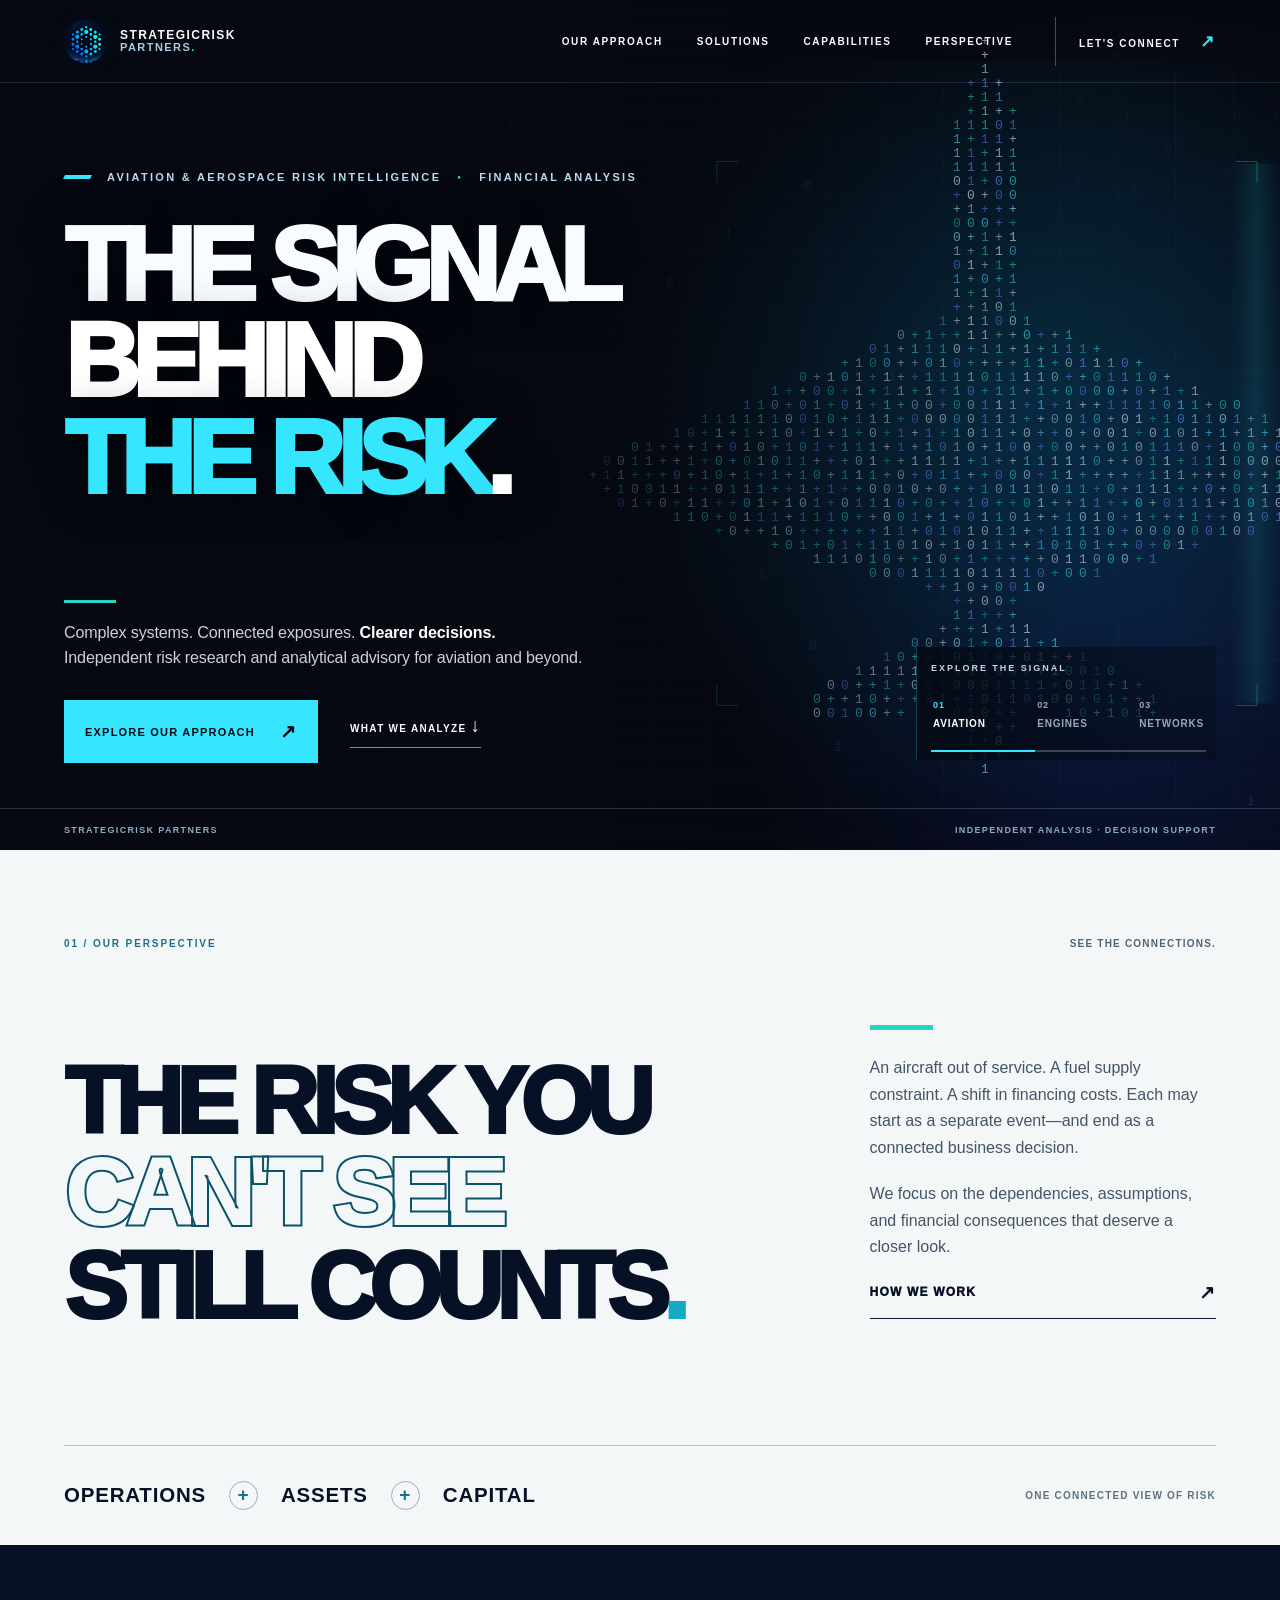
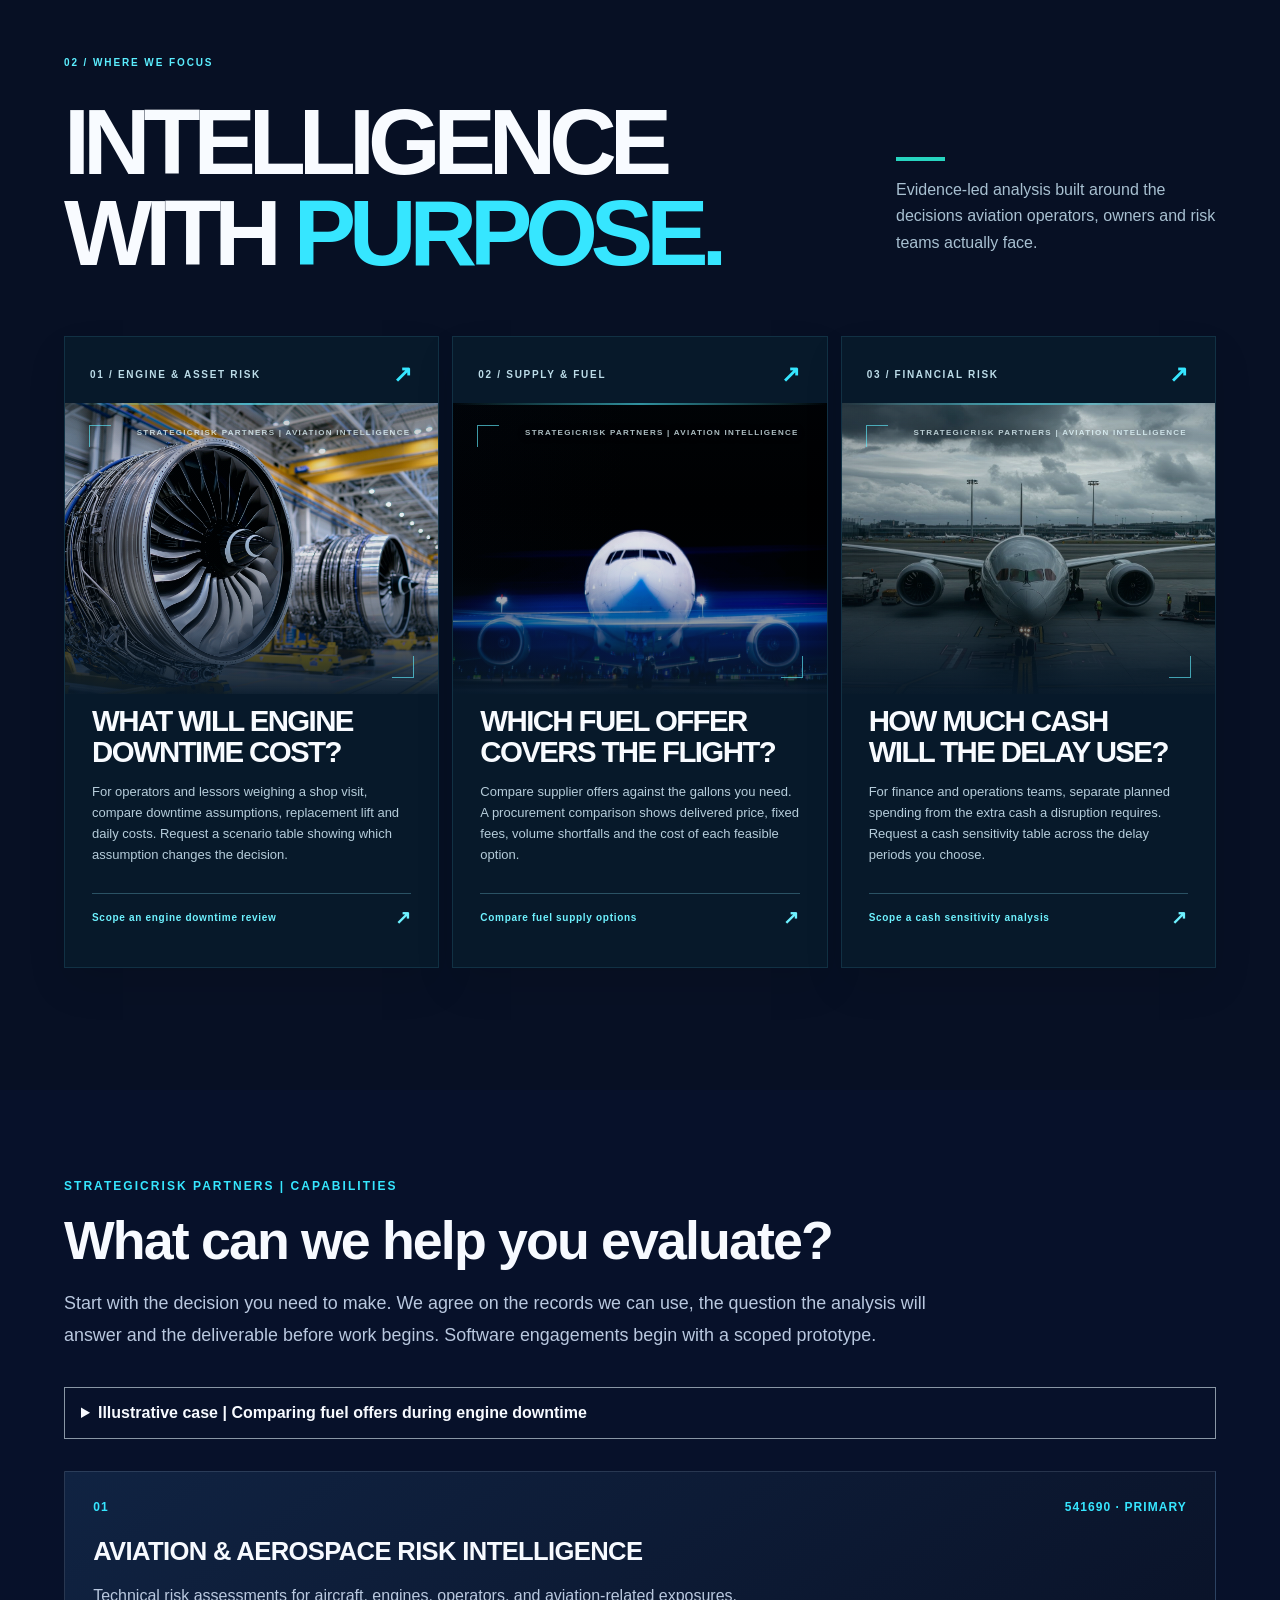
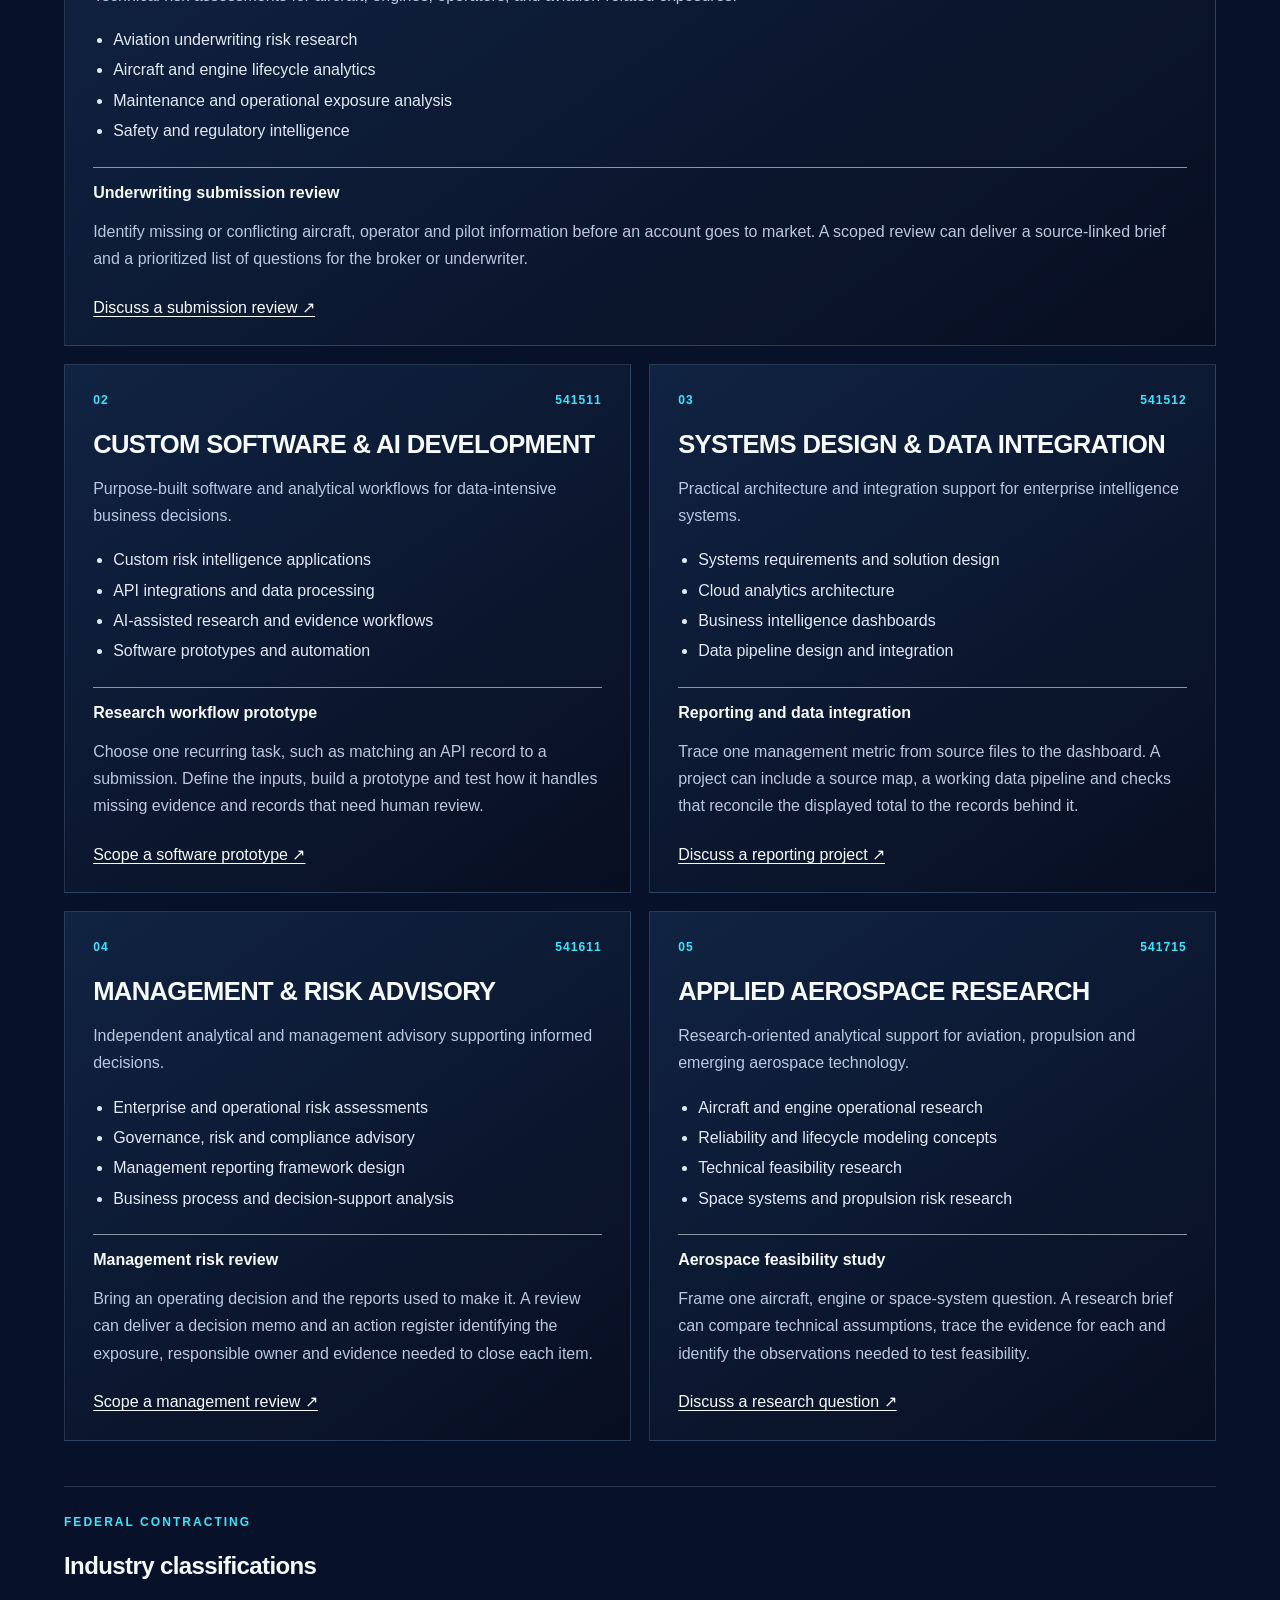
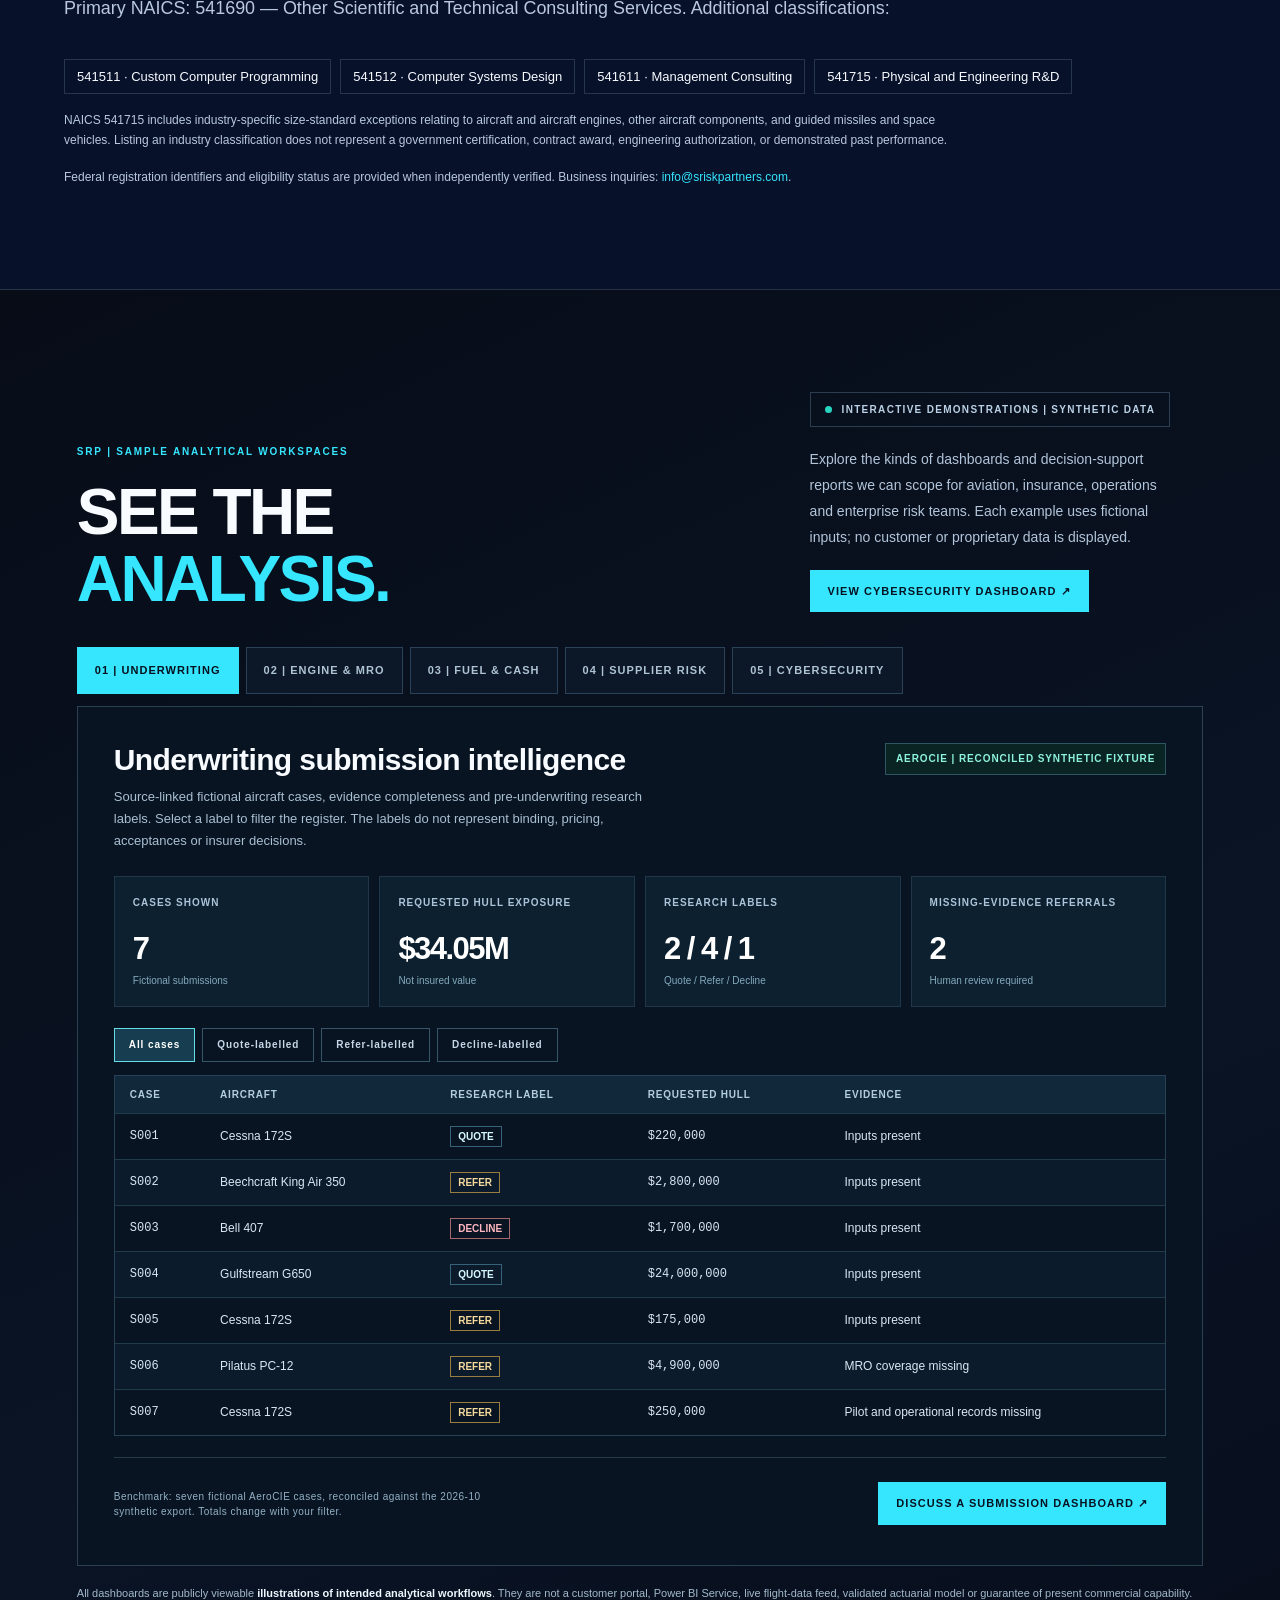
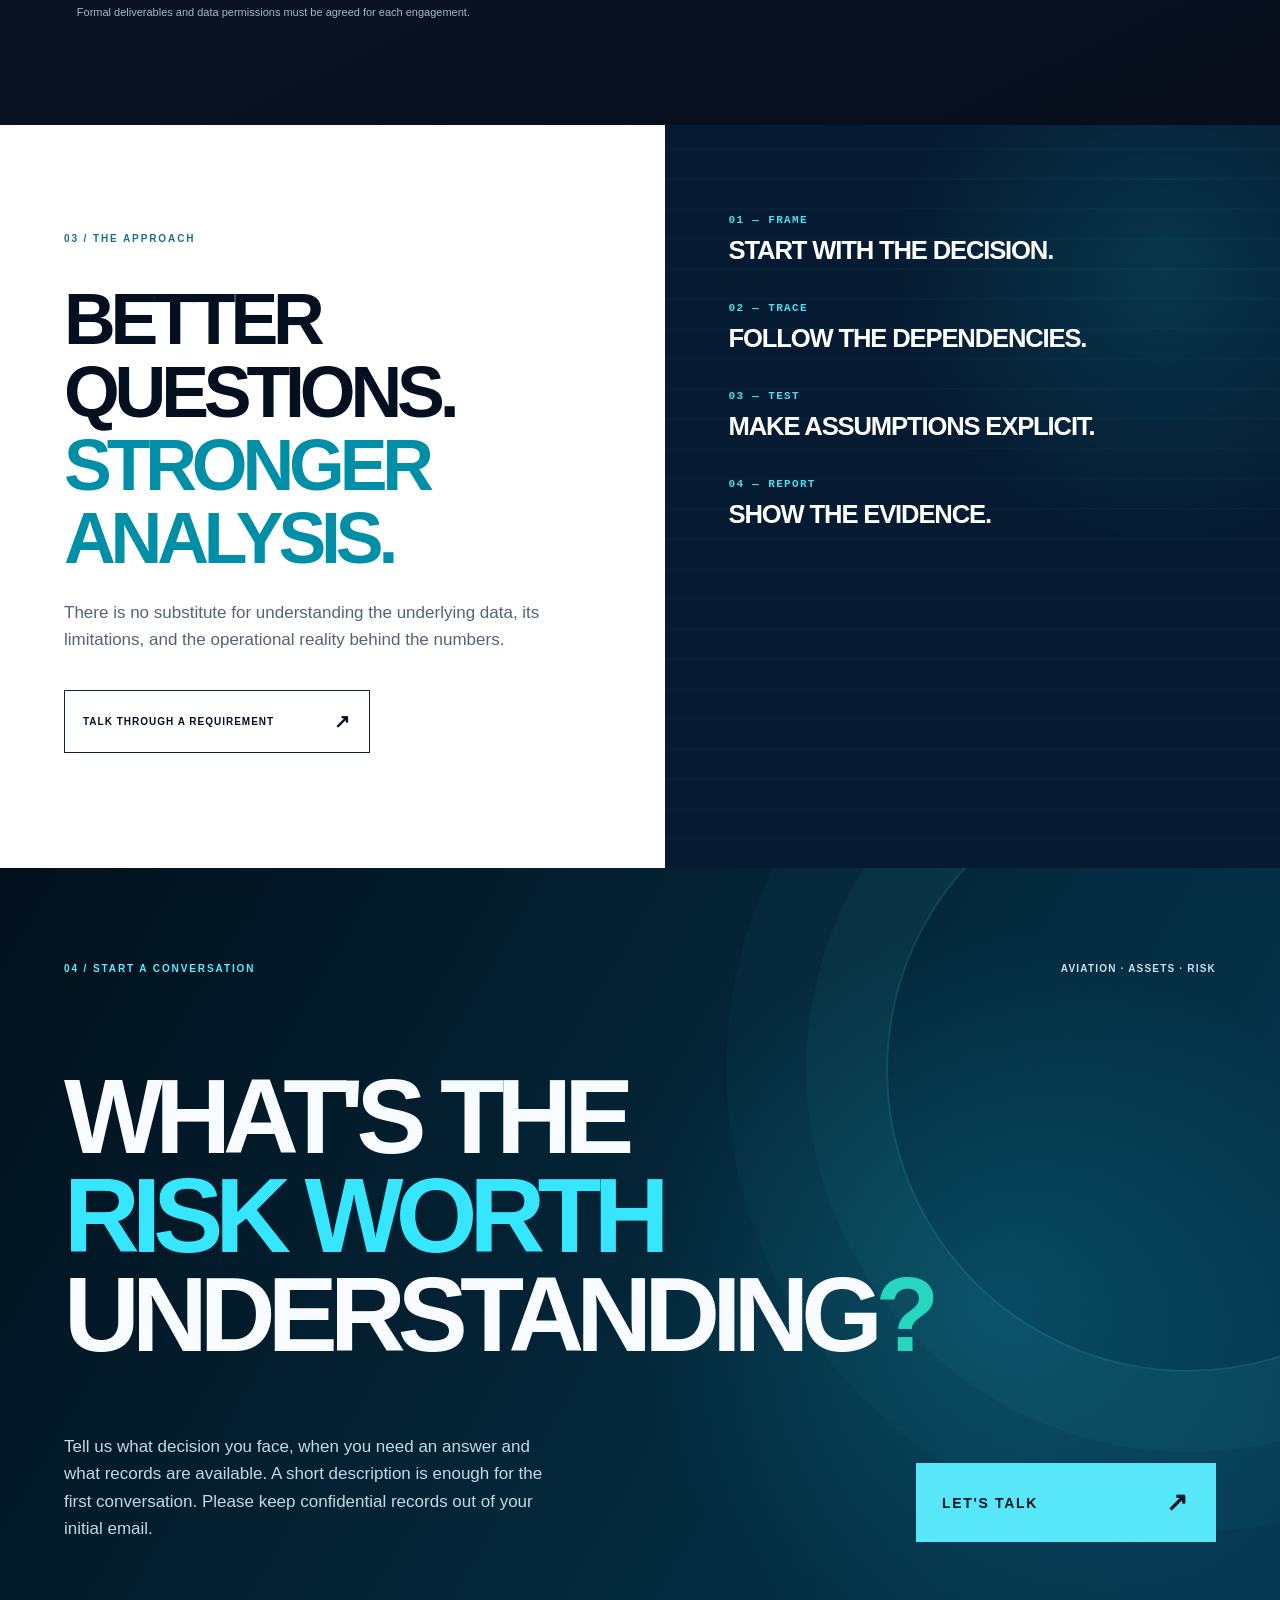
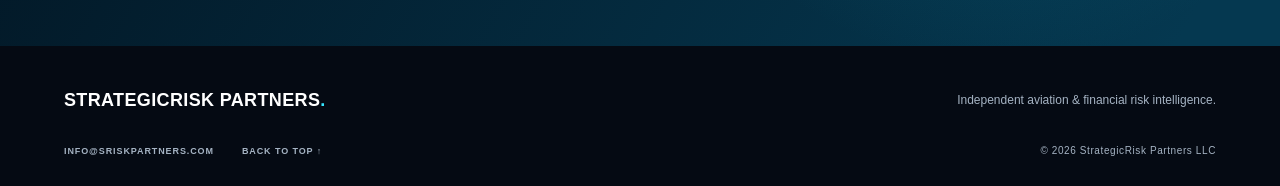
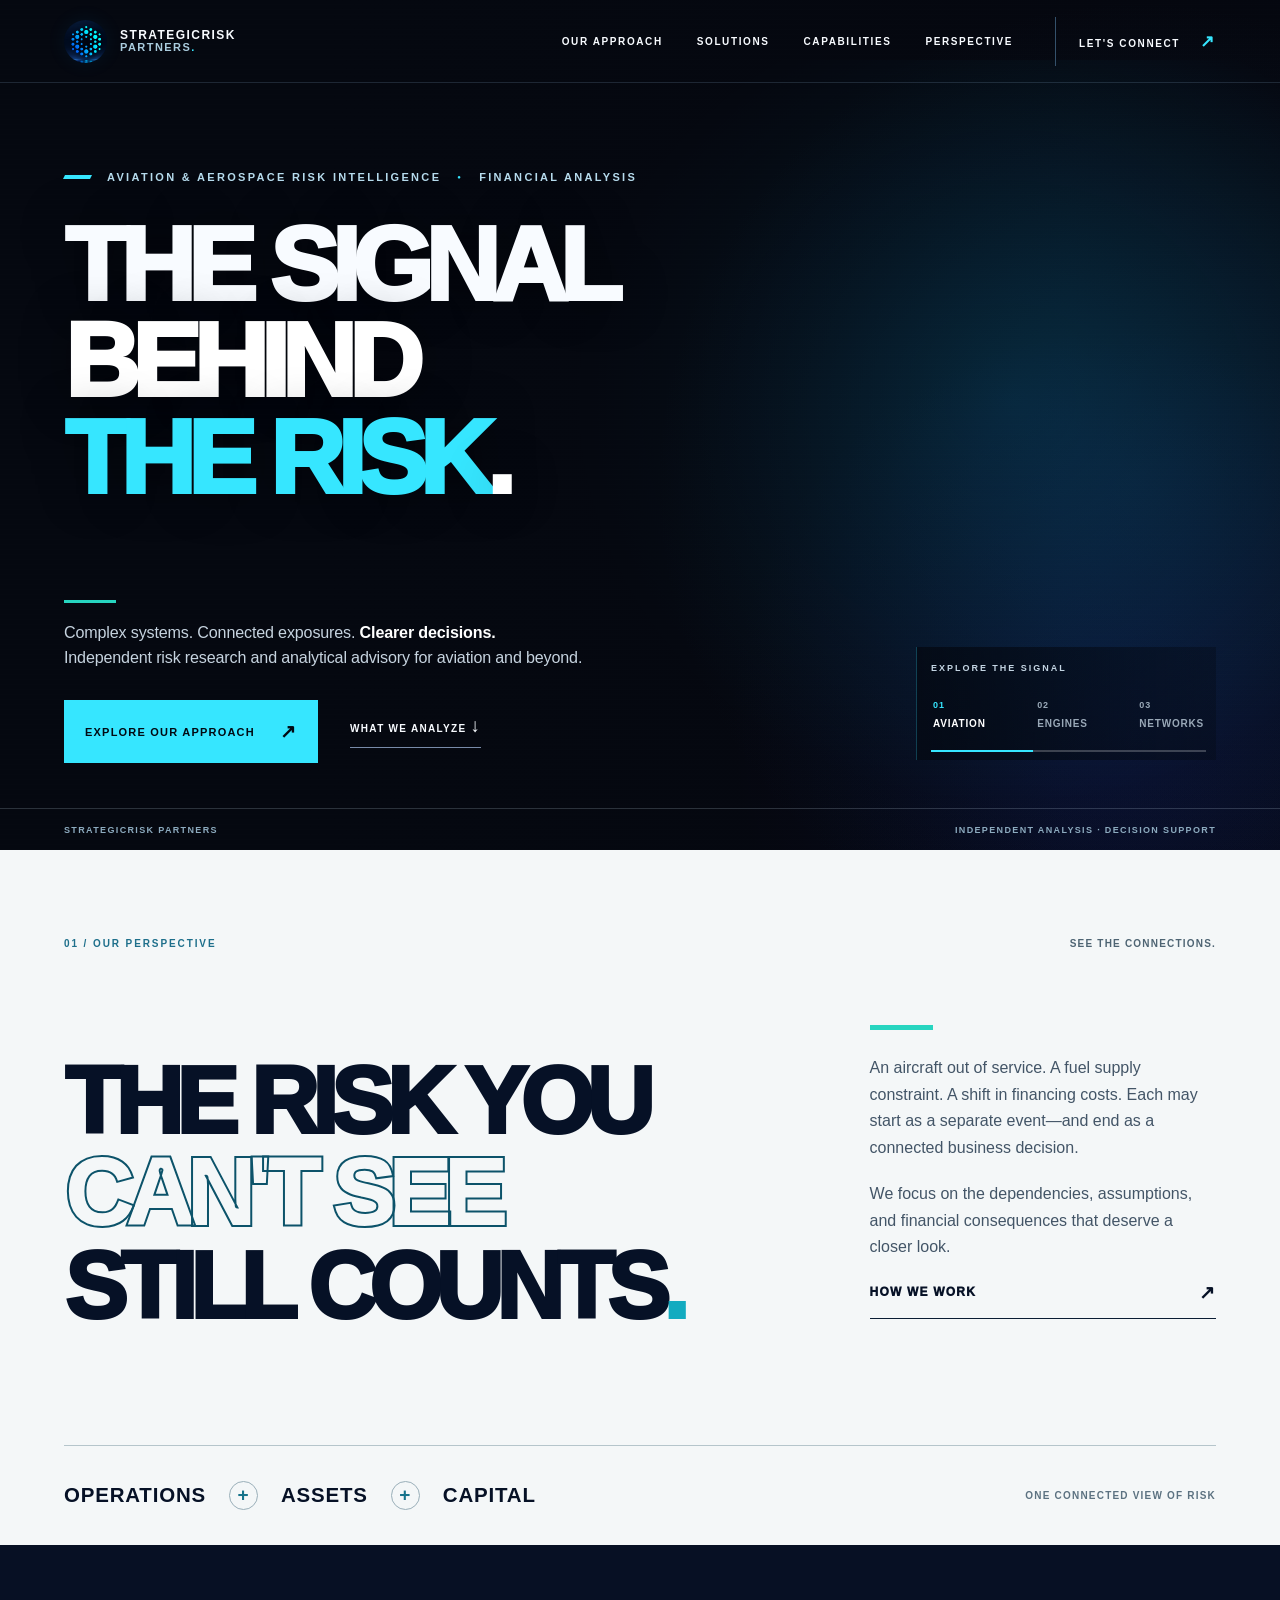
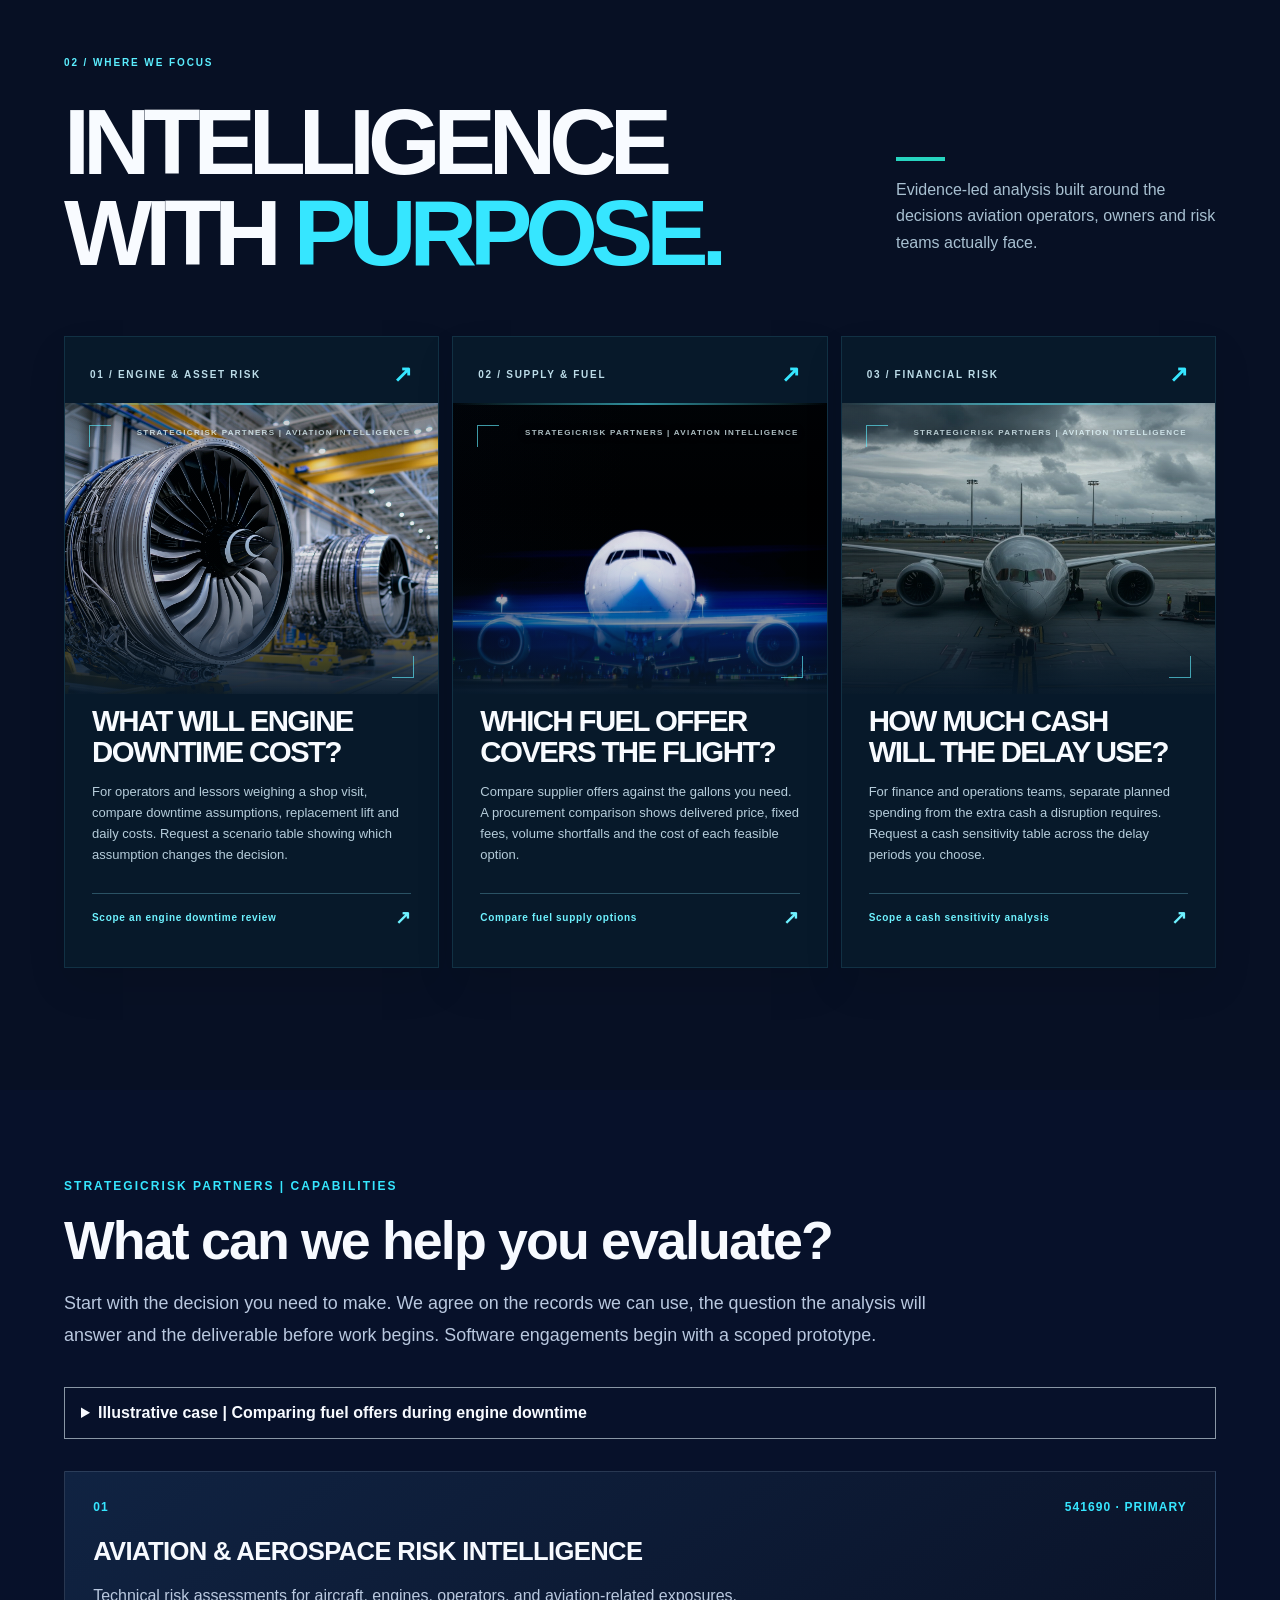
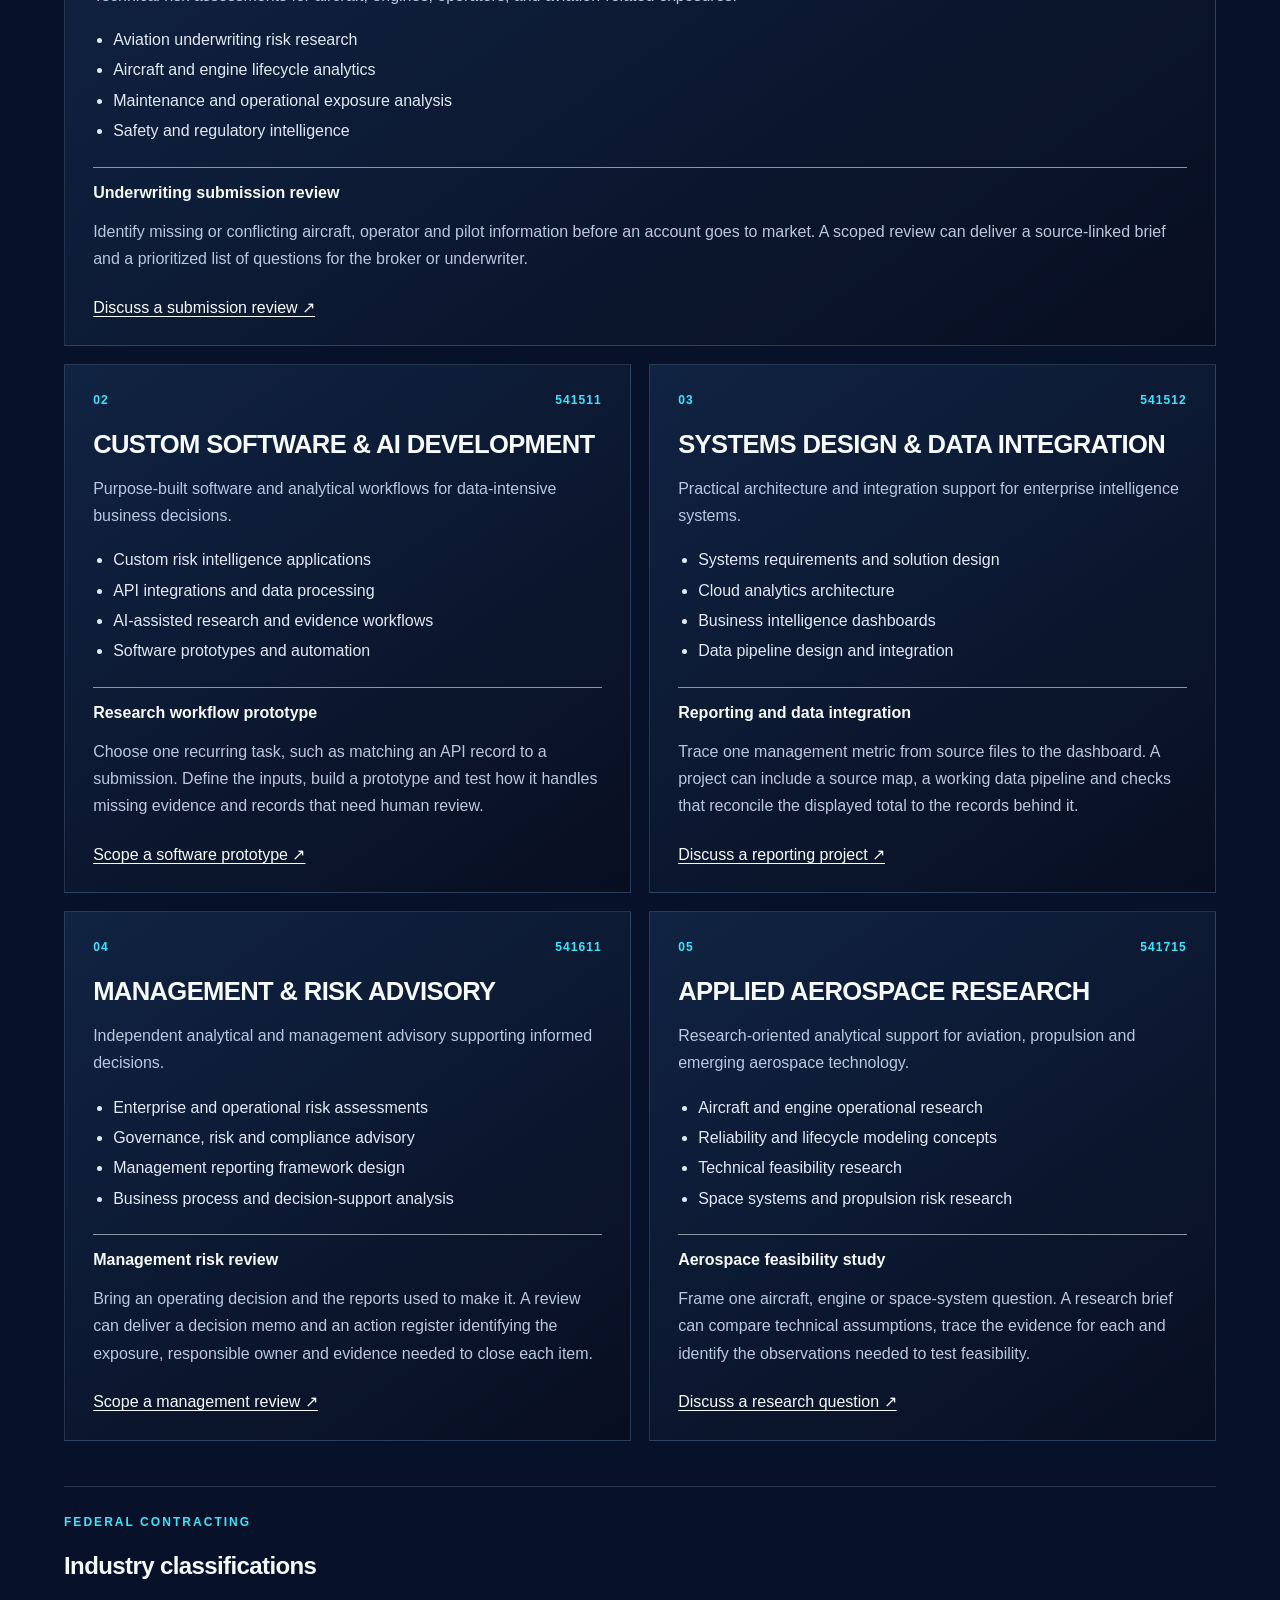
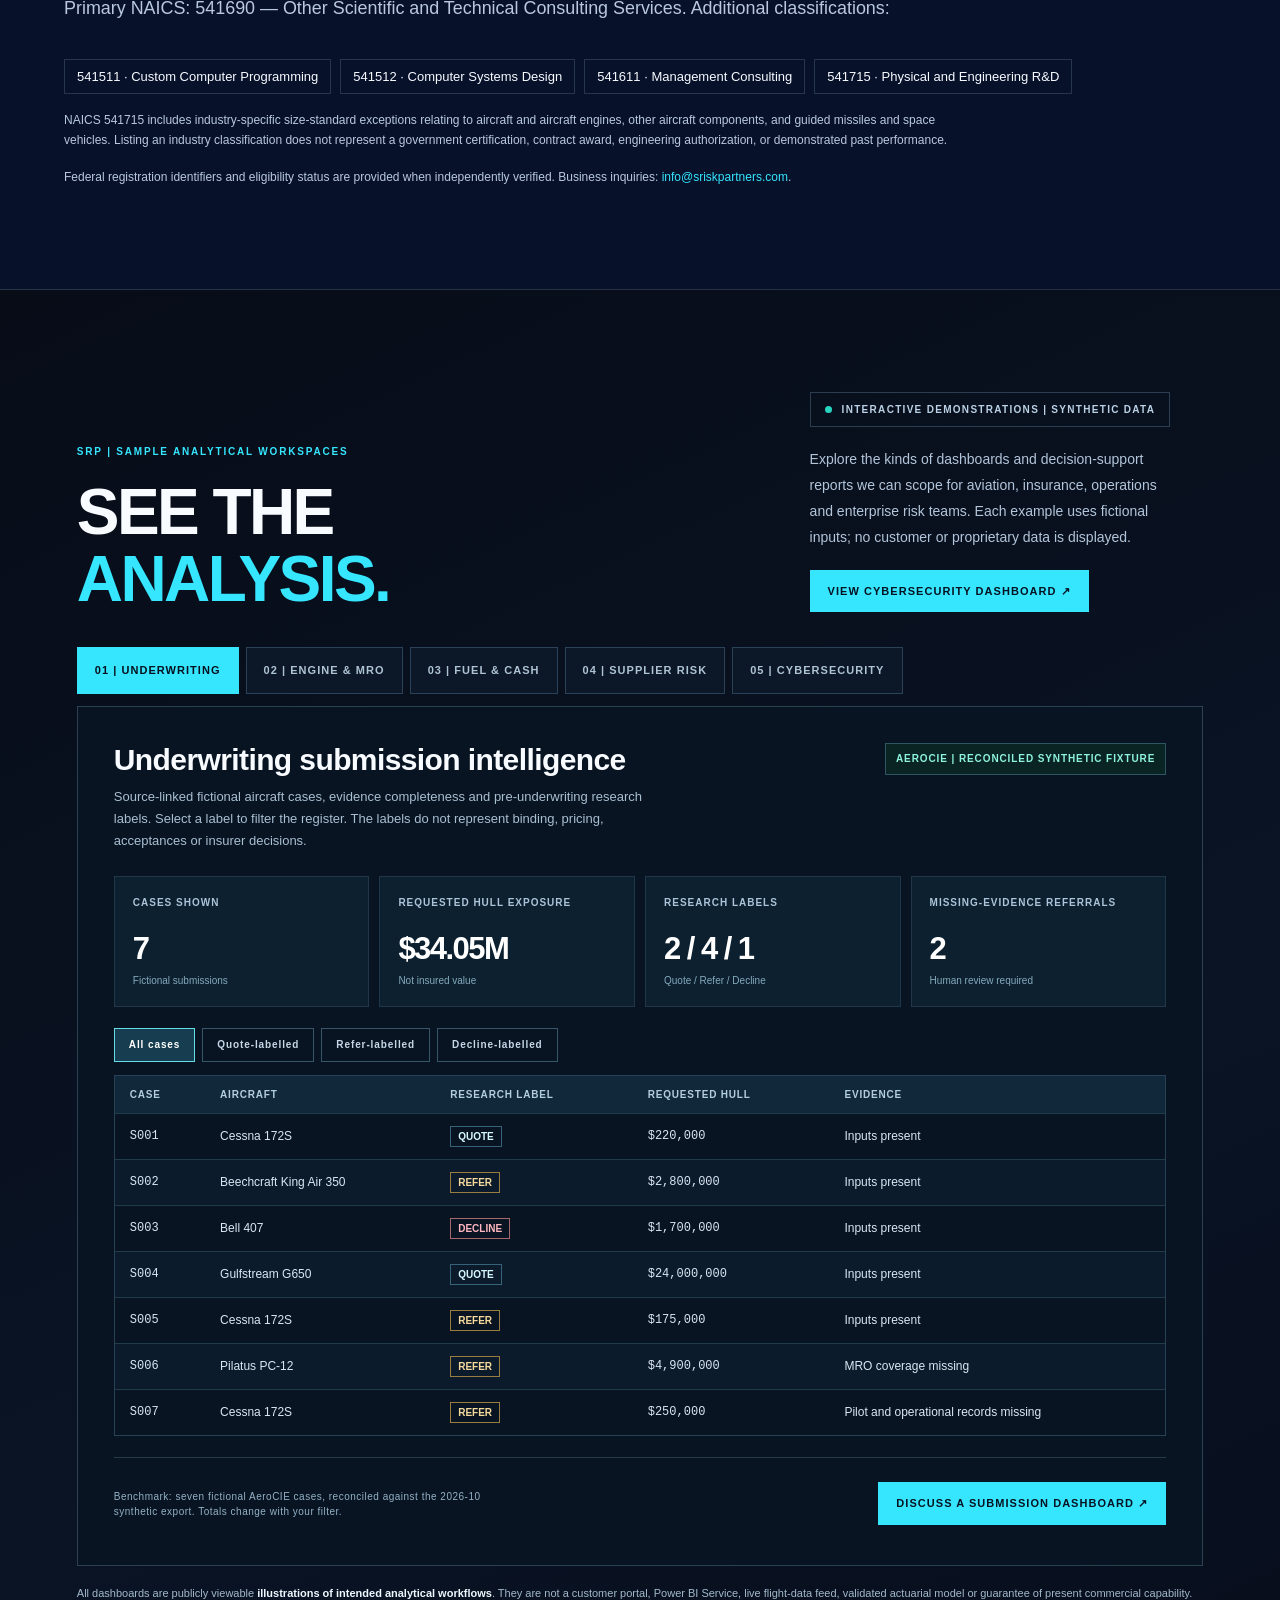
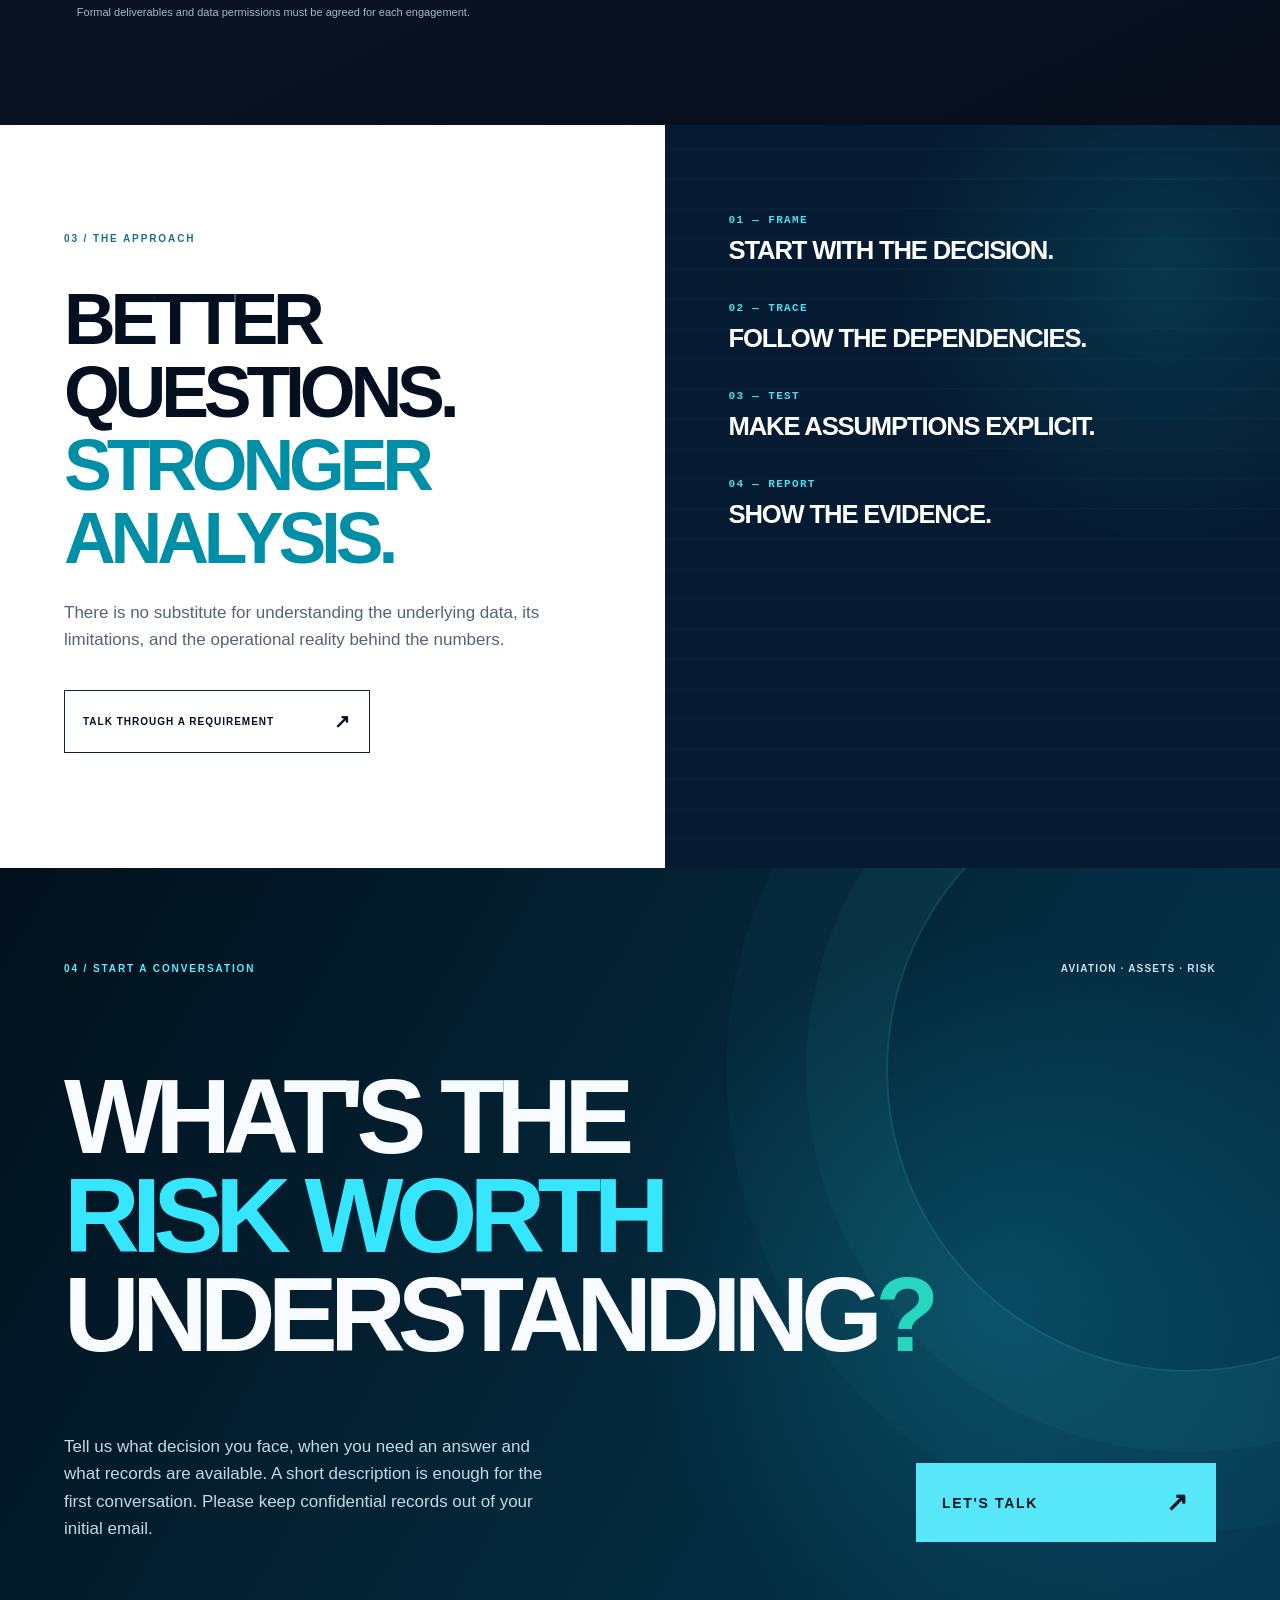
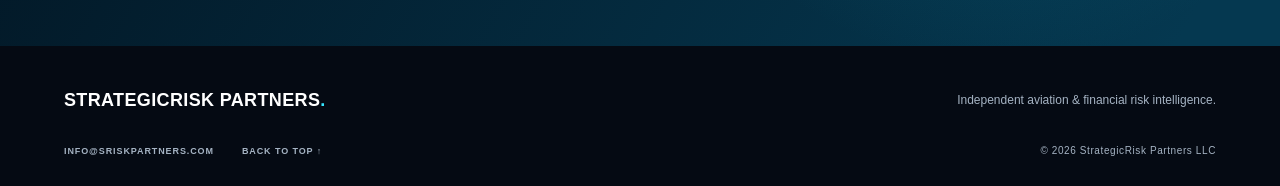
